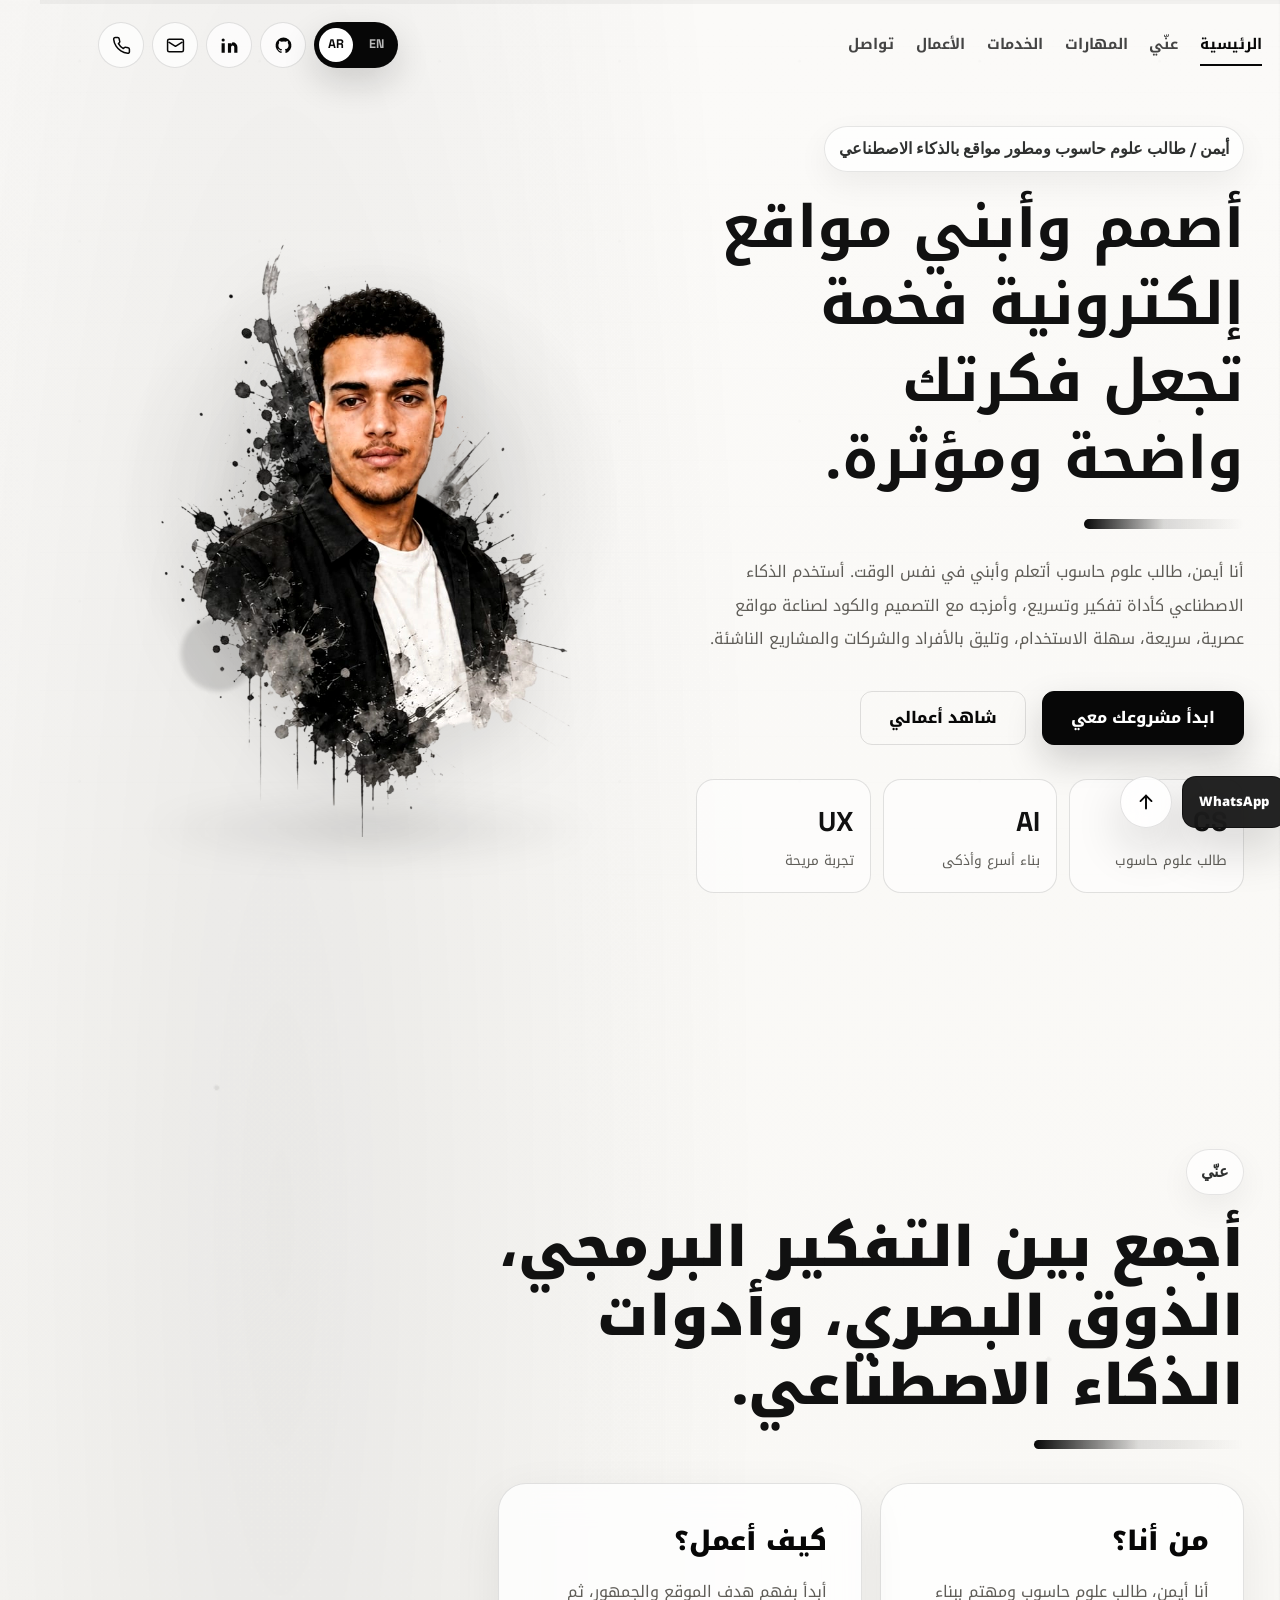
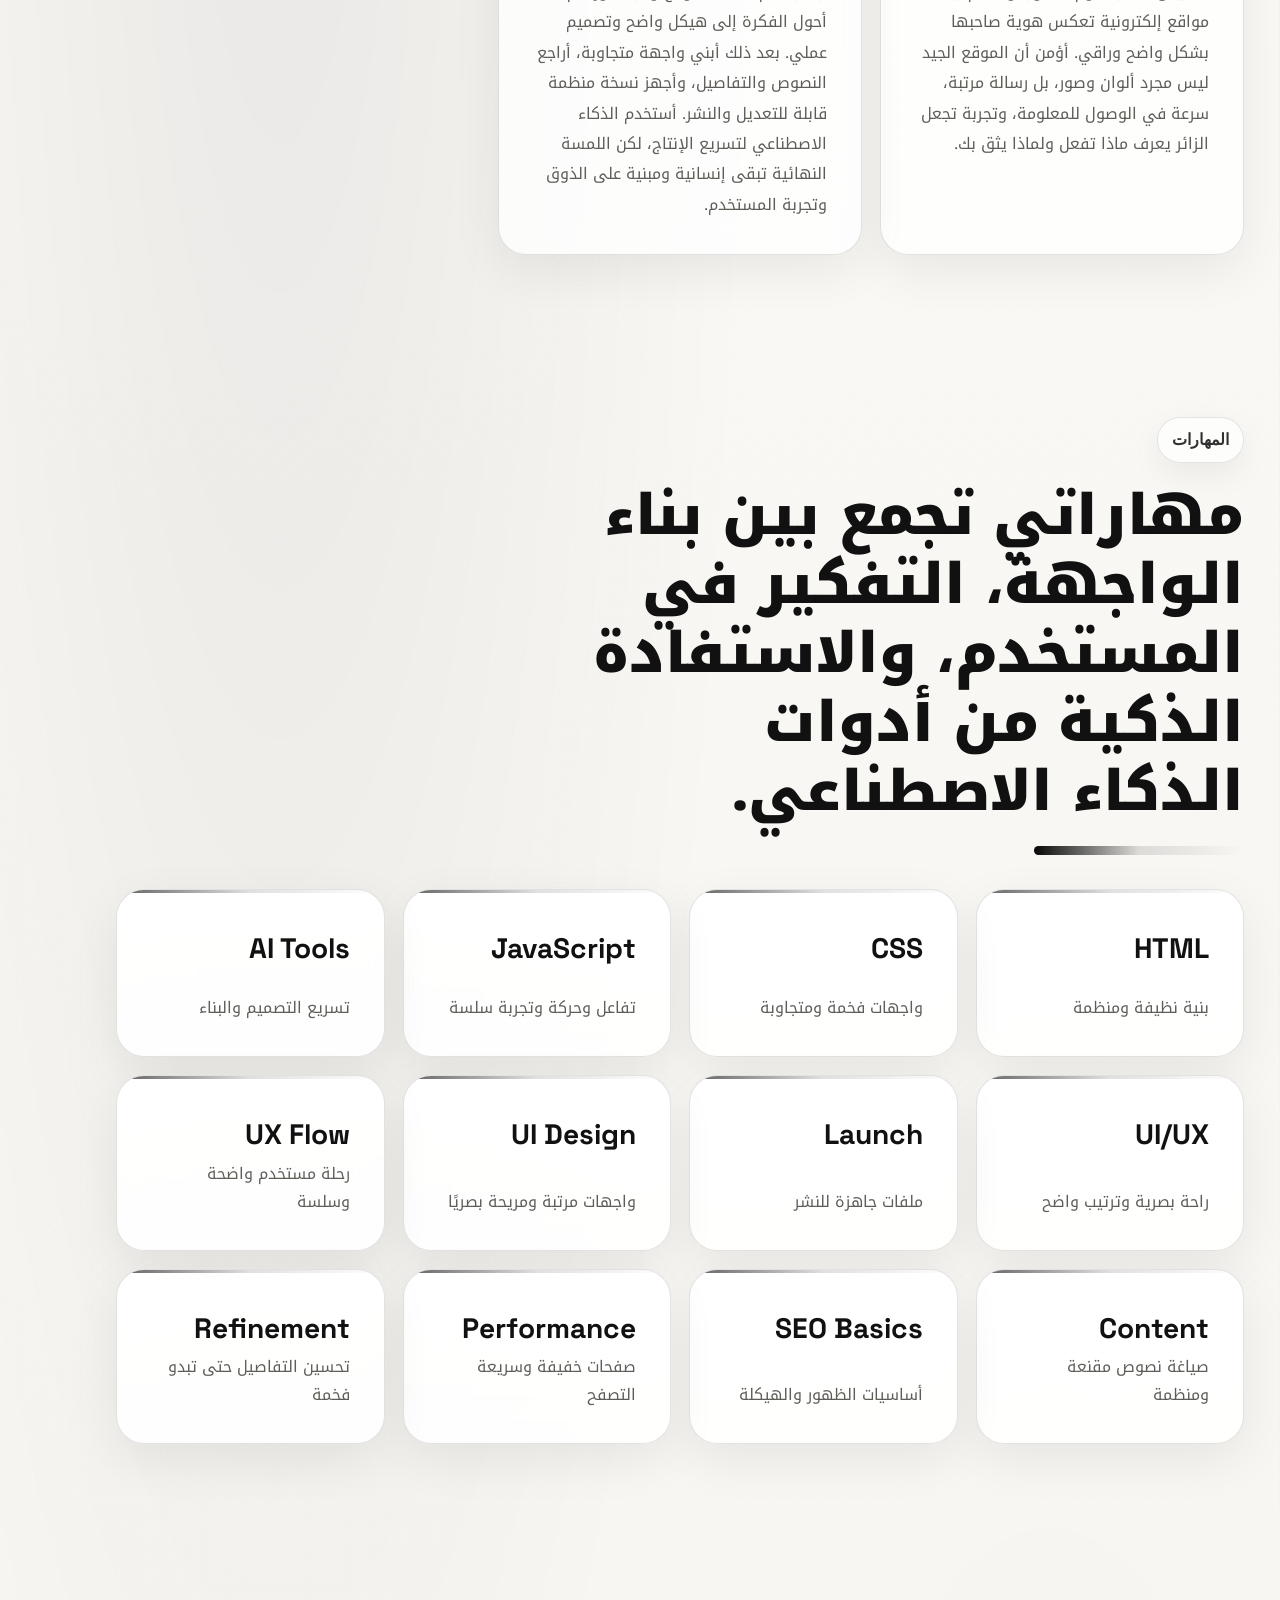
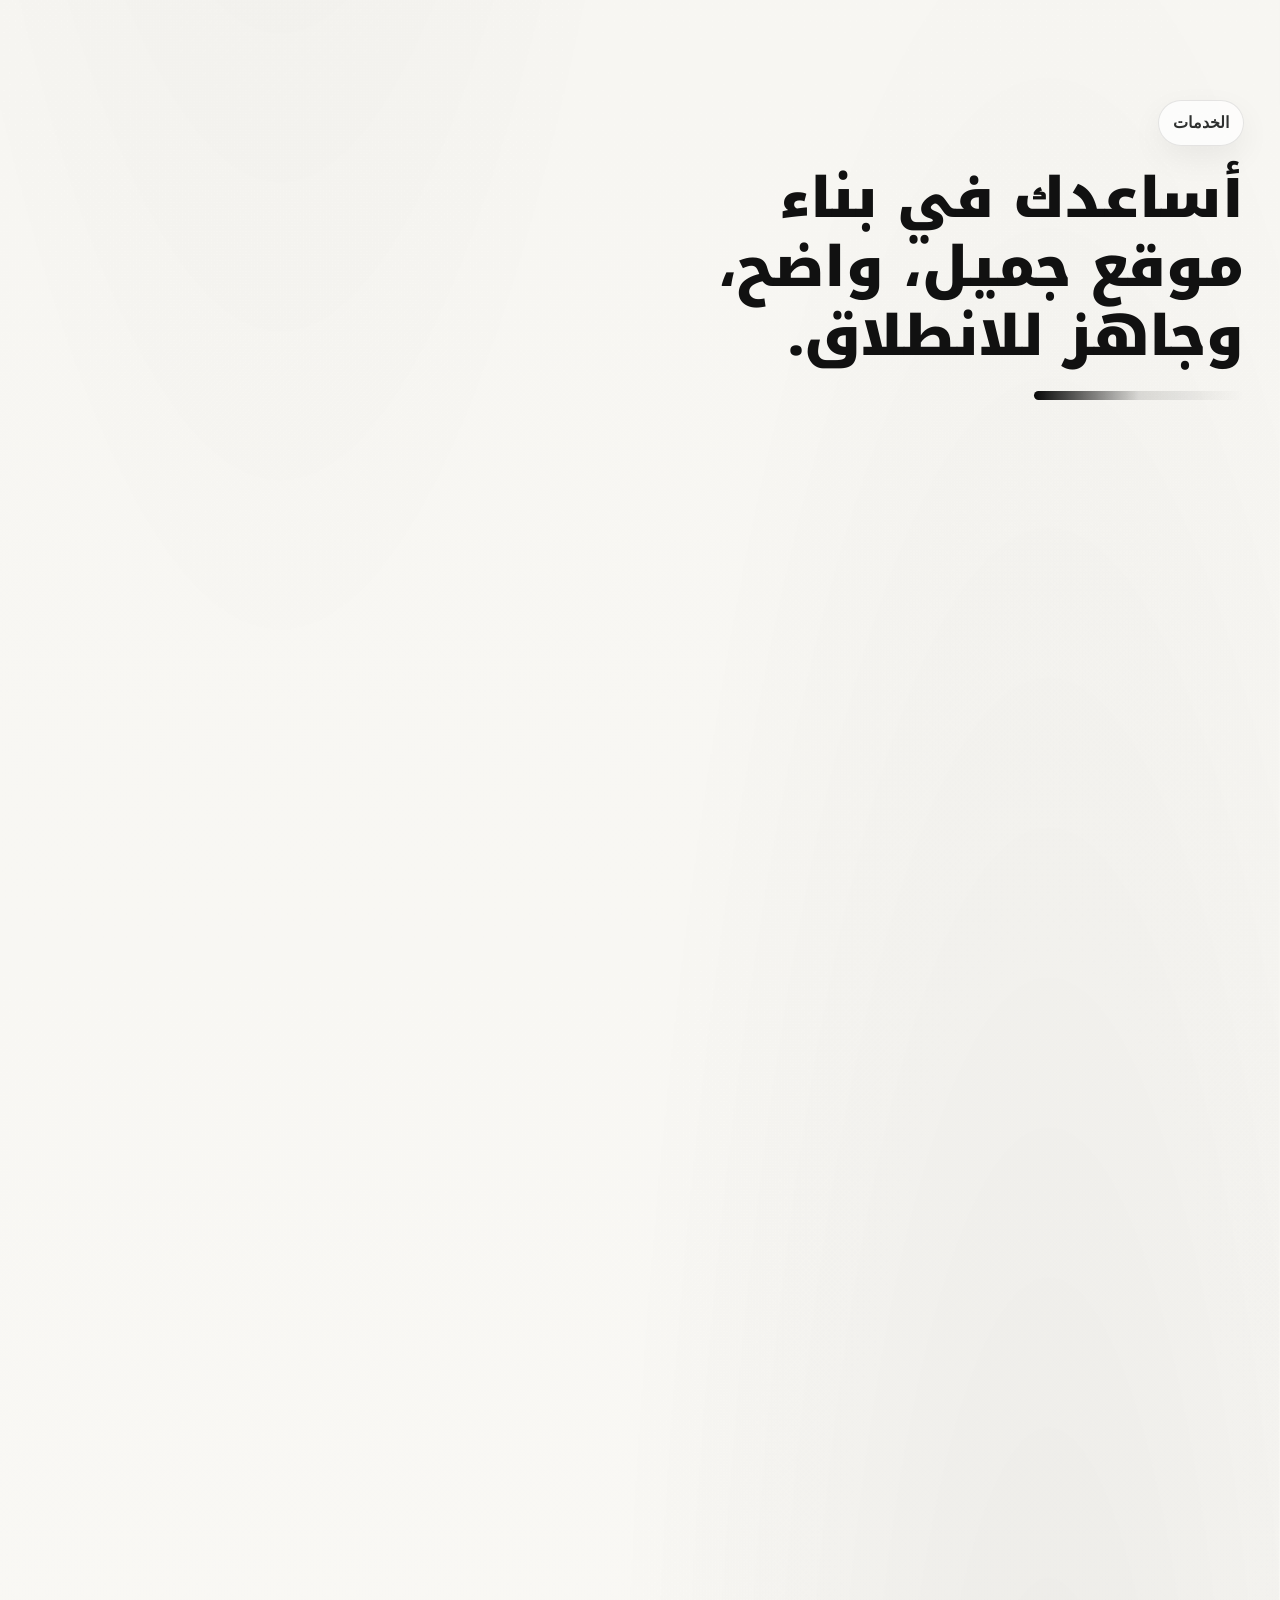
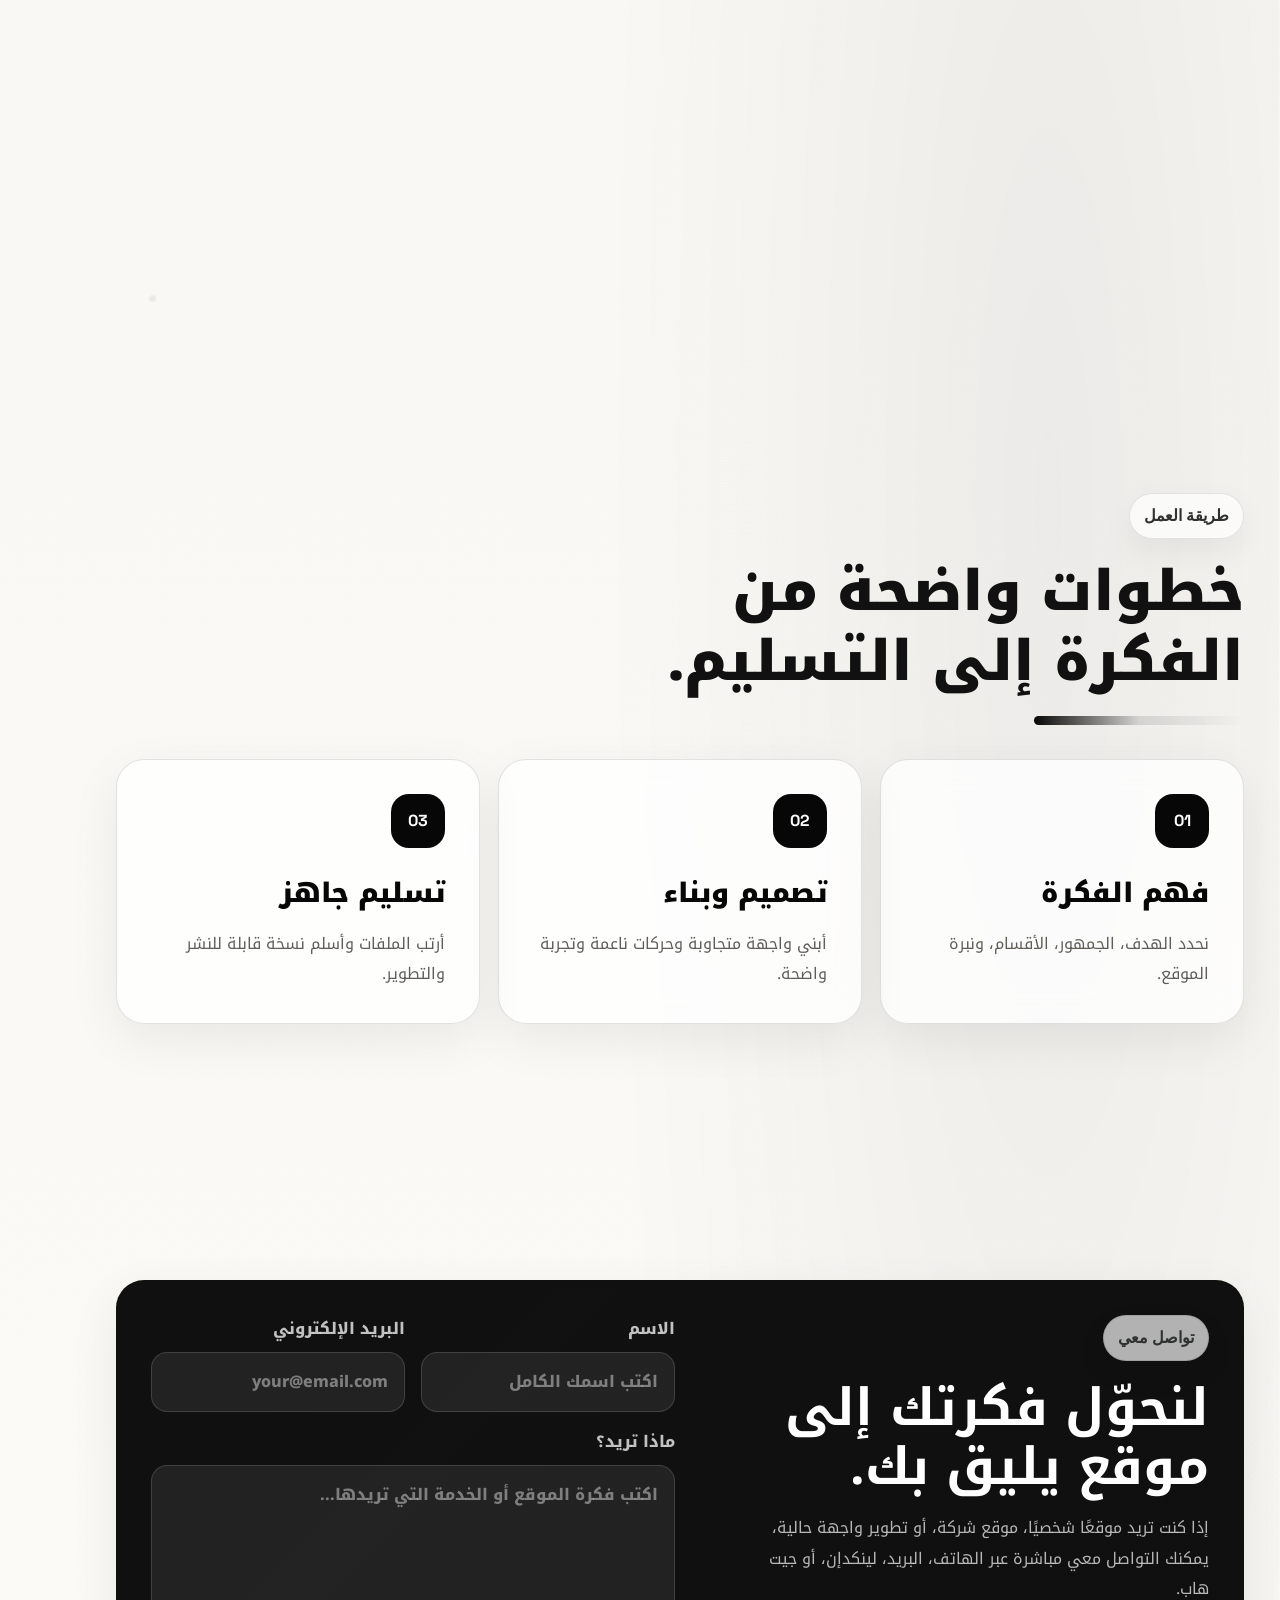
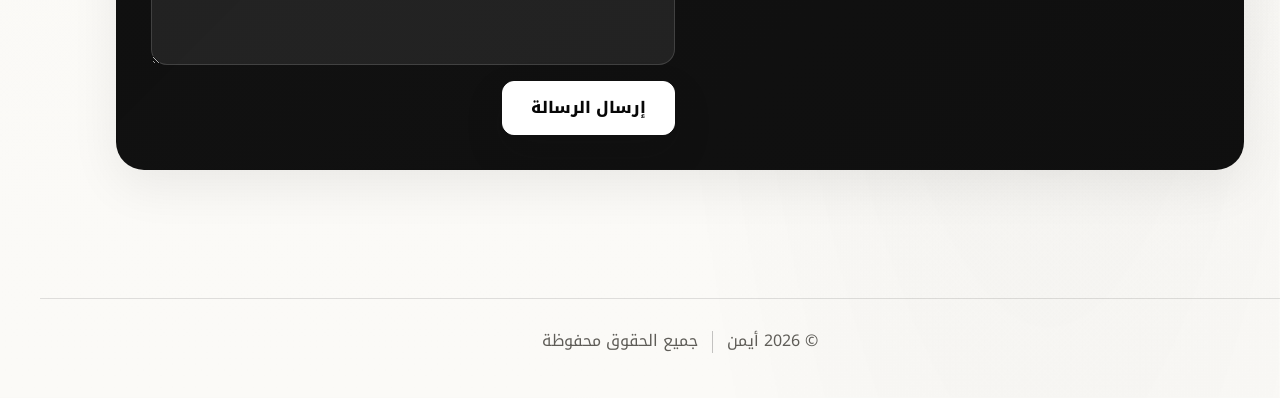
==== index.html @ 677852cd "Initial portfolio site" ====
<!doctype html>
<html lang="ar" dir="rtl">
  <head>
    <meta charset="UTF-8" />
    <meta name="viewport" content="width=device-width, initial-scale=1.0" />
    <meta
      name="description"
      content="الموقع الشخصي لأيمن، طالب علوم حاسوب ومطور مواقع يستخدم الذكاء الاصطناعي لبناء تجارب رقمية فخمة."
    />
    <title>AYMAN | AI Web Developer</title>
    <link rel="preconnect" href="https://fonts.googleapis.com" />
    <link rel="preconnect" href="https://fonts.gstatic.com" crossorigin />
    <link
      href="https://fonts.googleapis.com/css2?family=Noto+Kufi+Arabic:wght@400;500;600;700;800&family=Space+Grotesk:wght@500;600;700&display=swap"
      rel="stylesheet"
    />
    <link rel="stylesheet" href="style.css" />
  </head>
  <body>
    <div class="page-noise" aria-hidden="true"></div>

    <header class="site-header">
      <nav class="nav-shell" aria-label="Main navigation">
        <button class="menu-toggle" type="button" aria-label="فتح القائمة">
          <span></span>
          <span></span>
          <span></span>
        </button>

        <div class="nav-links" id="navLinks">
          <a href="#home" class="active" data-ar="الرئيسية" data-en="Home">الرئيسية</a>
          <a href="#about" data-ar="عنّي" data-en="About">عنّي</a>
          <a href="#skills" data-ar="المهارات" data-en="Skills">المهارات</a>
          <a href="#services" data-ar="الخدمات" data-en="Services">الخدمات</a>
          <a href="#projects" data-ar="الأعمال" data-en="Projects">الأعمال</a>
          <a href="#contact" data-ar="تواصل" data-en="Contact">تواصل</a>
        </div>

        <div class="header-actions">
          <a class="icon-link" href="tel:+967779299051" aria-label="Phone">
            <svg viewBox="0 0 24 24" aria-hidden="true"><path d="M22 16.92v3a2 2 0 0 1-2.18 2 19.79 19.79 0 0 1-8.63-3.07 19.5 19.5 0 0 1-6-6A19.79 19.79 0 0 1 2.12 4.18 2 2 0 0 1 4.11 2h3a2 2 0 0 1 2 1.72c.12.91.33 1.8.62 2.65a2 2 0 0 1-.45 2.11L8.1 9.66a16 16 0 0 0 6.24 6.24l1.18-1.18a2 2 0 0 1 2.11-.45c.85.29 1.74.5 2.65.62A2 2 0 0 1 22 16.92Z"/></svg>
          </a>
          <a class="icon-link" href="mailto:aymnalmmry06@gmail.com" aria-label="Email">
            <svg viewBox="0 0 24 24" aria-hidden="true"><path d="M4 4h16a2 2 0 0 1 2 2v12a2 2 0 0 1-2 2H4a2 2 0 0 1-2-2V6a2 2 0 0 1 2-2Zm0 4 8 5 8-5"/></svg>
          </a>
          <a class="icon-link" href="https://ye.linkedin.com/in/ayman-ghaleb-522151372?utm_source=share&utm_medium=member_mweb&utm_campaign=share_via&utm_content=profile" target="_blank" rel="noopener noreferrer" aria-label="LinkedIn">
            <svg viewBox="0 0 24 24" aria-hidden="true"><path d="M16 8a6 6 0 0 1 6 6v7h-4v-7a2 2 0 0 0-4 0v7h-4V9h4v2a5 5 0 0 1 2-3ZM2 9h4v12H2zM4 3a2 2 0 1 1 0 4 2 2 0 0 1 0-4Z"/></svg>
          </a>
          <a class="icon-link" href="https://github.com/aymnalmmry06-art" target="_blank" rel="noopener noreferrer" aria-label="GitHub">
            <svg viewBox="0 0 24 24" aria-hidden="true"><path d="M12 2a10 10 0 0 0-3.16 19.49c.5.09.68-.22.68-.48v-1.7c-2.78.6-3.37-1.18-3.37-1.18-.45-1.15-1.1-1.46-1.1-1.46-.9-.62.07-.61.07-.61 1 .07 1.53 1.03 1.53 1.03.88 1.52 2.31 1.08 2.87.83.09-.64.35-1.08.63-1.33-2.22-.25-4.55-1.11-4.55-4.94 0-1.09.39-1.99 1.03-2.69-.1-.25-.45-1.27.1-2.65 0 0 .84-.27 2.75 1.03A9.5 9.5 0 0 1 12 6.99c.85 0 1.7.11 2.5.35 1.9-1.3 2.74-1.03 2.74-1.03.55 1.38.2 2.4.1 2.65.64.7 1.03 1.6 1.03 2.69 0 3.84-2.34 4.69-4.57 4.94.36.31.68.92.68 1.85v2.57c0 .26.18.58.69.48A10 10 0 0 0 12 2Z"/></svg>
          </a>
          <button class="lang-switch" type="button" id="langSwitch" aria-label="Switch language">
            <span class="lang-current">AR</span>
            <span class="lang-next">EN</span>
          </button>
        </div>
      </nav>
    </header>

    <main>
      <section class="hero section" id="home">
        <div class="hero-art reveal">
          <div class="ink-cloud" aria-hidden="true"></div>
          <div class="portrait-card">
            <img src="assets/ayman.png" alt="AYMAN portrait" />
          </div>
        </div>

        <div class="hero-copy reveal">
          <p
            class="eyebrow"
            data-ar="أيمن / طالب علوم حاسوب ومطور مواقع بالذكاء الاصطناعي"
            data-en="AYMAN / Computer Science Student & AI Web Developer"
          >
            أيمن / طالب علوم حاسوب ومطور مواقع بالذكاء الاصطناعي
          </p>
          <h1
            data-ar="أصمم وأبني مواقع إلكترونية فخمة تجعل فكرتك واضحة ومؤثرة."
            data-en="I design and build premium websites that make your idea clear and impactful."
          >
            أصمم وأبني مواقع إلكترونية فخمة تجعل فكرتك واضحة ومؤثرة.
          </h1>
          <p
            class="hero-summary"
            data-ar="أنا أيمن، طالب علوم حاسوب أتعلم وأبني في نفس الوقت. أستخدم الذكاء الاصطناعي كأداة تفكير وتسريع، وأمزجه مع التصميم والكود لصناعة مواقع عصرية، سريعة، سهلة الاستخدام، وتليق بالأفراد والشركات والمشاريع الناشئة."
            data-en="I am Ayman, a computer science student who learns and builds at the same time. I use AI as a thinking and acceleration tool, combining it with design and code to create modern, fast, usable websites for people, companies, and emerging projects."
          >
            أنا أيمن، طالب علوم حاسوب أتعلم وأبني في نفس الوقت. أستخدم
            الذكاء الاصطناعي كأداة تفكير وتسريع، وأمزجه مع التصميم والكود لصناعة
            مواقع عصرية، سريعة، سهلة الاستخدام، وتليق بالأفراد والشركات
            والمشاريع الناشئة.
          </p>

          <div class="hero-actions">
            <a class="btn primary" href="#contact" data-ar="ابدأ مشروعك معي" data-en="Start a Project">
              ابدأ مشروعك معي
            </a>
            <a class="btn ghost" href="#projects" data-ar="شاهد أعمالي" data-en="View My Work">
              شاهد أعمالي
            </a>
          </div>

          <div class="hero-metrics" aria-label="Profile highlights">
            <div>
              <strong>CS</strong>
              <span data-ar="طالب علوم حاسوب" data-en="Computer Science">طالب علوم حاسوب</span>
            </div>
            <div>
              <strong>AI</strong>
              <span data-ar="بناء أسرع وأذكى" data-en="Smarter build flow">بناء أسرع وأذكى</span>
            </div>
            <div>
              <strong>UX</strong>
              <span data-ar="تجربة مريحة" data-en="Smooth experience">تجربة مريحة</span>
            </div>
          </div>
        </div>
      </section>

      <section class="section about" id="about">
        <div class="section-heading reveal">
          <span data-ar="عنّي" data-en="About Me">عنّي</span>
          <h2
            data-ar="أجمع بين التفكير البرمجي، الذوق البصري، وأدوات الذكاء الاصطناعي."
            data-en="I combine programming logic, visual taste, and AI tools."
          >
            أجمع بين التفكير البرمجي، الذوق البصري، وأدوات الذكاء الاصطناعي.
          </h2>
        </div>
        <div class="about-grid">
          <article class="about-card reveal">
            <h3 data-ar="من أنا؟" data-en="Who I Am">من أنا؟</h3>
            <p
              data-ar="أنا أيمن، طالب علوم حاسوب ومهتم ببناء مواقع إلكترونية تعكس هوية صاحبها بشكل واضح وراقي. أؤمن أن الموقع الجيد ليس مجرد ألوان وصور، بل رسالة مرتبة، سرعة في الوصول للمعلومة، وتجربة تجعل الزائر يعرف ماذا تفعل ولماذا يثق بك."
              data-en="I am Ayman, a computer science student focused on building websites that reflect a clear and refined identity. I believe a good website is not just colors and images, but an organized message, fast access to information, and an experience that helps visitors understand what you do and why they should trust you."
            >
              أنا أيمن، طالب علوم حاسوب ومهتم ببناء مواقع إلكترونية تعكس
              هوية صاحبها بشكل واضح وراقي.
            </p>
          </article>
          <article class="about-card reveal">
            <h3 data-ar="كيف أعمل؟" data-en="How I Work">كيف أعمل؟</h3>
            <p
              data-ar="أبدأ بفهم هدف الموقع والجمهور، ثم أحول الفكرة إلى هيكل واضح وتصميم عملي. بعد ذلك أبني واجهة متجاوبة، أراجع النصوص والتفاصيل، وأجهز نسخة منظمة قابلة للتعديل والنشر. أستخدم الذكاء الاصطناعي لتسريع الإنتاج، لكن اللمسة النهائية تبقى إنسانية ومبنية على الذوق وتجربة المستخدم."
              data-en="I start by understanding the website goal and audience, then turn the idea into a clear structure and practical design. After that, I build a responsive interface, review content and details, and prepare an organized version ready to edit and publish. I use AI to accelerate production, but the final touch stays human, tasteful, and user-focused."
            >
              أبدأ بفهم هدف الموقع والجمهور، ثم أحول الفكرة إلى تصميم عملي،
              وبعدها أبني نسخة منظمة قابلة للتعديل والنشر.
            </p>
          </article>
        </div>
      </section>

      <section class="section skills" id="skills">
        <div class="section-heading reveal">
            <span data-ar="المهارات" data-en="Skills">المهارات</span>
          <h2
            data-ar="مهاراتي تجمع بين بناء الواجهة، التفكير في المستخدم، والاستفادة الذكية من أدوات الذكاء الاصطناعي."
            data-en="My skills combine front-end development, user-centered thinking, and smart use of AI tools."
          >
            مهاراتي تجمع بين بناء الواجهة، التفكير في المستخدم، والاستفادة الذكية
            من أدوات الذكاء الاصطناعي.
          </h2>
        </div>
        <div class="skills-grid">
          <article class="skill-card reveal">
            <strong>HTML</strong>
            <span data-ar="بنية نظيفة ومنظمة" data-en="Clean semantic structure">بنية نظيفة ومنظمة</span>
          </article>
          <article class="skill-card reveal">
            <strong>CSS</strong>
            <span data-ar="واجهات فخمة ومتجاوبة" data-en="Premium responsive interfaces">واجهات فخمة ومتجاوبة</span>
          </article>
          <article class="skill-card reveal">
            <strong>JavaScript</strong>
            <span data-ar="تفاعل وحركة وتجربة سلسة" data-en="Interaction, motion, and smooth UX">تفاعل وحركة وتجربة سلسة</span>
          </article>
          <article class="skill-card reveal">
            <strong>AI Tools</strong>
            <span data-ar="تسريع التصميم والبناء" data-en="Faster design and build workflow">تسريع التصميم والبناء</span>
          </article>
          <article class="skill-card reveal">
            <strong>UI/UX</strong>
            <span data-ar="راحة بصرية وترتيب واضح" data-en="Visual comfort and clear structure">راحة بصرية وترتيب واضح</span>
          </article>
          <article class="skill-card reveal">
            <strong>Launch</strong>
            <span data-ar="ملفات جاهزة للنشر" data-en="Files ready for publishing">ملفات جاهزة للنشر</span>
          </article>
          <article class="skill-card reveal">
            <strong>UI Design</strong>
            <span data-ar="واجهات مرتبة ومريحة بصريًا" data-en="Clean and visually comfortable interfaces">واجهات مرتبة ومريحة بصريًا</span>
          </article>
          <article class="skill-card reveal">
            <strong>UX Flow</strong>
            <span data-ar="رحلة مستخدم واضحة وسلسة" data-en="Clear and smooth user journeys">رحلة مستخدم واضحة وسلسة</span>
          </article>
          <article class="skill-card reveal">
            <strong>Content</strong>
            <span data-ar="صياغة نصوص مقنعة ومنظمة" data-en="Clear, persuasive, organized copy">صياغة نصوص مقنعة ومنظمة</span>
          </article>
          <article class="skill-card reveal">
            <strong>SEO Basics</strong>
            <span data-ar="أساسيات الظهور والهيكلة" data-en="Basic visibility and structure">أساسيات الظهور والهيكلة</span>
          </article>
          <article class="skill-card reveal">
            <strong>Performance</strong>
            <span data-ar="صفحات خفيفة وسريعة التصفح" data-en="Lightweight and fast pages">صفحات خفيفة وسريعة التصفح</span>
          </article>
          <article class="skill-card reveal">
            <strong>Refinement</strong>
            <span data-ar="تحسين التفاصيل حتى تبدو فخمة" data-en="Refining details until they feel premium">تحسين التفاصيل حتى تبدو فخمة</span>
          </article>
        </div>
      </section>

      <section class="section services" id="services">
        <div class="section-heading reveal">
          <span data-ar="الخدمات" data-en="Services">الخدمات</span>
          <h2
            data-ar="أساعدك في بناء موقع جميل، واضح، وجاهز للانطلاق."
            data-en="I help you build a beautiful, clear website ready to launch."
          >
            أساعدك في بناء موقع جميل، واضح، وجاهز للانطلاق.
          </h2>
        </div>
        <div class="cards">
          <article class="service-card reveal">
            <div class="icon">01</div>
            <h3 data-ar="مواقع شخصية وبورتفوليو" data-en="Personal Portfolios">مواقع شخصية وبورتفوليو</h3>
            <p
              data-ar="صفحة فخمة تعرض شخصيتك، مهاراتك، روابطك، ومشاريعك بطريقة تترك انطباعًا قويًا."
              data-en="A premium page that presents your personality, skills, links, and projects with a strong impression."
            >
              صفحة فخمة تعرض شخصيتك، مهاراتك، روابطك، ومشاريعك بطريقة تترك
              انطباعًا قويًا.
            </p>
          </article>
          <article class="service-card reveal">
            <div class="icon">02</div>
            <h3 data-ar="مواقع شركات وخدمات" data-en="Business Websites">مواقع شركات وخدمات</h3>
            <p
              data-ar="موقع تعريفي احترافي يشرح الخدمة، يبني الثقة، ويجعل التواصل معك سهلًا."
              data-en="A professional business website that explains the service, builds trust, and makes contact easy."
            >
              موقع تعريفي احترافي يشرح الخدمة، يبني الثقة، ويجعل التواصل معك
              سهلًا.
            </p>
          </article>
          <article class="service-card reveal">
            <div class="icon">03</div>
            <h3 data-ar="تحسين الواجهة والتجربة" data-en="UI/UX Improvement">تحسين الواجهة والتجربة</h3>
            <p
              data-ar="ترتيب المحتوى، تحسين الألوان، الأزرار، المسافات، الاستجابة للجوال، وجعل الموقع أكثر راحة."
              data-en="Improving content structure, colors, buttons, spacing, mobile responsiveness, and overall comfort."
            >
              ترتيب المحتوى، تحسين الألوان، الأزرار، المسافات، الاستجابة للجوال،
              وجعل الموقع أكثر راحة.
            </p>
          </article>
        </div>
      </section>

      <section class="section projects" id="projects">
        <div class="section-heading reveal">
          <span data-ar="الأعمال" data-en="Projects">الأعمال</span>
          <h2
            data-ar="مشاريع توضّح قدرتي على تحويل الاحتياج العملي إلى موقع واضح ومقنع."
            data-en="Projects that show my ability to turn real needs into clear and convincing websites."
          >
            مشاريع توضّح قدرتي على تحويل الاحتياج العملي إلى موقع واضح ومقنع.
          </h2>
        </div>

        <article class="featured-project reveal">
          <div class="project-content">
            <span class="project-tag">Featured Project</span>
            <h3 data-ar="مشروع كونتننتال لخدمات إنجاز الأعمال" data-en="Continental Business Completion Services">
              مشروع كونتننتال لخدمات إنجاز الأعمال
            </h3>
            <p
              data-ar="مشروع كونتننتال هو موقع شركة متكامل لخدمات اعتماد النوع والامتثال التنظيمي في اليمن. ركزت فيه على إبراز الثقة والجدية، وتنظيم الخدمات والمعلومات بطريقة سهلة للعميل، مع واجهة ثنائية اللغة، مركز أخبار، نموذج تواصل، ملفات تحميل، وتجربة متجاوبة تناسب شركة تريد أن تظهر بصورة كبيرة وموثوقة."
              data-en="Continental is a complete company website for type approval and regulatory compliance services in Yemen. I focused on trust, seriousness, and clear organization of services and information, with a bilingual interface, news center, contact flow, downloadable files, and a responsive experience suitable for a company that needs to look established and reliable."
            >
              مشروع كونتننتال هو موقع شركة متكامل لخدمات اعتماد النوع والامتثال
              التنظيمي في اليمن. ركزت فيه على إبراز الثقة والجدية، وتنظيم
              الخدمات والمعلومات بطريقة سهلة للعميل.
            </p>
            <div class="project-points">
              <span data-ar="واجهة عربية وإنجليزية" data-en="Arabic & English UI">واجهة عربية وإنجليزية</span>
              <span data-ar="مركز أخبار ديناميكي" data-en="Dynamic news center">مركز أخبار ديناميكي</span>
              <span data-ar="تصميم متجاوب" data-en="Responsive design">تصميم متجاوب</span>
            </div>
            <a class="btn primary" href="https://dainty-kringle-fa9ec2.netlify.app/" target="_blank" rel="noopener noreferrer" data-ar="زيارة المشروع" data-en="Visit Project">
              زيارة المشروع
            </a>
          </div>
          <div class="project-preview" aria-hidden="true">
            <div class="browser-bar"><span></span><span></span><span></span></div>
            <div class="preview-lines">
              <strong>Continental</strong>
              <span></span>
              <span></span>
              <span></span>
            </div>
          </div>
        </article>
      </section>

      <section class="section process">
        <div class="section-heading reveal">
          <span data-ar="طريقة العمل" data-en="Workflow">طريقة العمل</span>
          <h2 data-ar="خطوات واضحة من الفكرة إلى التسليم." data-en="Clear steps from idea to delivery.">
            خطوات واضحة من الفكرة إلى التسليم.
          </h2>
        </div>
        <div class="timeline">
          <div class="step reveal">
            <strong>01</strong>
            <h3 data-ar="فهم الفكرة" data-en="Understand">فهم الفكرة</h3>
            <p data-ar="نحدد الهدف، الجمهور، الأقسام، ونبرة الموقع." data-en="We define the goal, audience, sections, and tone.">
              نحدد الهدف، الجمهور، الأقسام، ونبرة الموقع.
            </p>
          </div>
          <div class="step reveal">
            <strong>02</strong>
            <h3 data-ar="تصميم وبناء" data-en="Design & Build">تصميم وبناء</h3>
            <p data-ar="أبني واجهة متجاوبة وحركات ناعمة وتجربة واضحة." data-en="I build a responsive interface with smooth motion and clear UX.">
              أبني واجهة متجاوبة وحركات ناعمة وتجربة واضحة.
            </p>
          </div>
          <div class="step reveal">
            <strong>03</strong>
            <h3 data-ar="تسليم جاهز" data-en="Deliver">تسليم جاهز</h3>
            <p data-ar="أرتب الملفات وأسلم نسخة قابلة للنشر والتطوير." data-en="I organize the files and deliver a version ready to publish and improve.">
              أرتب الملفات وأسلم نسخة قابلة للنشر والتطوير.
            </p>
          </div>
        </div>
      </section>

      <section class="section contact" id="contact">
        <div class="contact-panel reveal">
          <div>
            <span class="eyebrow" data-ar="تواصل معي" data-en="Contact Me">تواصل معي</span>
            <h2 data-ar="لنحوّل فكرتك إلى موقع يليق بك." data-en="Let’s turn your idea into a website worthy of you.">
              لنحوّل فكرتك إلى موقع يليق بك.
            </h2>
            <p
              data-ar="إذا كنت تريد موقعًا شخصيًا، موقع شركة، أو تطوير واجهة حالية، يمكنك التواصل معي مباشرة عبر الهاتف، البريد، لينكدإن، أو جيت هاب."
              data-en="If you need a personal website, business website, or UI improvement, you can contact me directly by phone, email, LinkedIn, or GitHub."
            >
              إذا كنت تريد موقعًا شخصيًا، موقع شركة، أو تطوير واجهة حالية، يمكنك
              التواصل معي مباشرة عبر الهاتف، البريد، لينكدإن، أو جيت هاب.
            </p>
          </div>
          <form class="contact-form" action="https://formsubmit.co/aymnalmmry06@gmail.com" method="POST">
            <input type="hidden" name="_subject" value="رسالة جديدة من موقع أيمن" />
            <input type="hidden" name="_template" value="table" />
            <input type="hidden" name="_captcha" value="false" />
            <label>
              <span data-ar="الاسم" data-en="Name">الاسم</span>
              <input name="name" type="text" data-ar-placeholder="اكتب اسمك الكامل" data-en-placeholder="Your full name" placeholder="اكتب اسمك الكامل" required />
            </label>
            <label>
              <span data-ar="البريد الإلكتروني" data-en="Email">البريد الإلكتروني</span>
              <input name="email" type="email" data-ar-placeholder="your@email.com" data-en-placeholder="your@email.com" placeholder="your@email.com" required />
            </label>
            <label class="full">
              <span data-ar="ماذا تريد؟" data-en="What do you need?">ماذا تريد؟</span>
              <textarea name="message" rows="6" data-ar-placeholder="اكتب فكرة الموقع أو الخدمة التي تريدها..." data-en-placeholder="Write the website or service idea you need..." placeholder="اكتب فكرة الموقع أو الخدمة التي تريدها..." required></textarea>
            </label>
            <button class="btn primary" type="submit" data-ar="إرسال الرسالة" data-en="Send Message">إرسال الرسالة</button>
            <div class="form-message" id="formMessage" role="status" aria-live="polite"></div>
          </form>
        </div>
      </section>
    </main>

    <footer class="footer">
      <p class="footer-copy">
        <span data-ar="© 2026 أيمن" data-en="© 2026 Ayman">© 2026 أيمن</span>
        <span class="footer-divider" aria-hidden="true"></span>
        <span data-ar="جميع الحقوق محفوظة" data-en="All rights reserved">جميع الحقوق محفوظة</span>
      </p>
    </footer>

    <div class="scroll-progress" aria-hidden="true">
      <span id="scrollProgressBar"></span>
    </div>
    <div class="floating-actions" aria-label="Quick actions">
      <a
        class="whatsapp-float"
        href="https://wa.me/967779299051"
        target="_blank"
        rel="noopener noreferrer"
        aria-label="WhatsApp"
      >
        WhatsApp
      </a>
      <button class="back-to-top" type="button" id="backToTop" aria-label="العودة للأعلى">
        <svg viewBox="0 0 24 24" aria-hidden="true">
          <path d="M12 19V5m0 0-6 6m6-6 6 6" />
        </svg>
      </button>
    </div>

    <script src="app.js"></script>
  </body>
</html>
---- style.css ----
:root {
  --bg: #f8f7f4;
  --text: #111111;
  --muted: #5f5d58;
  --ink: #070707;
  --line: rgba(17, 17, 17, 0.12);
  --panel: rgba(255, 255, 255, 0.78);
  --accent: #2f3130;
  --accent-soft: rgba(17, 17, 17, 0.08);
  --shadow: 0 28px 80px rgba(20, 16, 12, 0.12);
  --radius: 28px;
}

* {
  box-sizing: border-box;
}

* {
  min-width: 0;
}

html {
  scroll-behavior: smooth;
  scroll-padding-top: 100px;
}

body {
  margin: 0;
  font-family: "Thmanyah", "ثمانية", "Noto Kufi Arabic", system-ui, sans-serif;
  background:
    radial-gradient(circle at 17% 16%, rgba(0, 0, 0, 0.075) 0 2px, transparent 3px),
    radial-gradient(circle at 82% 20%, rgba(0, 0, 0, 0.045) 0 2px, transparent 3px),
    radial-gradient(circle at 12% 75%, rgba(0, 0, 0, 0.06) 0 3px, transparent 4px),
    radial-gradient(ellipse at 22% 18%, rgba(17, 17, 17, 0.07), transparent 34%),
    radial-gradient(ellipse at 82% 78%, rgba(17, 17, 17, 0.06), transparent 30%),
    linear-gradient(180deg, #fbfaf8 0%, #f7f6f2 48%, #fbfaf7 100%),
    var(--bg);
  color: var(--text);
  overflow-x: hidden;
  line-height: 1.75;
  word-break: normal;
  overflow-wrap: break-word;
}

body.menu-open {
  overflow: hidden;
}

a {
  color: inherit;
  text-decoration: none;
}

button,
input,
textarea {
  font: inherit;
}

.page-noise {
  position: fixed;
  inset: 0;
  pointer-events: none;
  opacity: 0.22;
  z-index: -1;
  background-image:
    radial-gradient(circle at 22% 34%, rgba(0, 0, 0, 0.07) 0 1px, transparent 2px),
    linear-gradient(rgba(0, 0, 0, 0.018) 1px, transparent 1px),
    linear-gradient(90deg, rgba(0, 0, 0, 0.014) 1px, transparent 1px);
  background-size: 180px 180px, 46px 46px, 46px 46px;
}

.hero-copy,
.section-heading,
.about-card,
.skill-card,
.service-card,
.project-card,
.step,
.contact-panel,
.featured-project,
.footer {
  position: relative;
  z-index: 1;
}

.site-header {
  position: fixed;
  inset: 0 0 auto;
  z-index: 50;
  padding: 22px clamp(18px, 5vw, 58px);
  transition: 0.25s ease;
}

.site-header.scrolled {
  padding-top: 12px;
  padding-bottom: 12px;
  background: rgba(248, 247, 244, 0.84);
  backdrop-filter: blur(20px) saturate(1.08);
  border-bottom: 1px solid rgba(17, 17, 17, 0.08);
}

.nav-shell {
  display: grid;
  grid-template-columns: minmax(0, 1fr) minmax(0, 1fr);
  align-items: center;
  gap: 20px;
}

.nav-links,
.social-links {
  display: flex;
  align-items: center;
  gap: clamp(12px, 1.7vw, 24px);
  flex-wrap: wrap;
}

.social-links,
.header-actions {
  justify-content: flex-start;
  direction: ltr;
}

.nav-links a,
.social-links a {
  position: relative;
  font-size: 0.92rem;
  font-weight: 700;
  color: rgba(17, 17, 17, 0.78);
}

.header-actions {
  display: flex;
  align-items: center;
  gap: 8px;
  flex-wrap: nowrap;
}

.lang-switch,
.icon-link {
  width: 46px;
  height: 46px;
  border: 1px solid var(--line);
  border-radius: 999px;
  background: rgba(255, 255, 255, 0.72);
  color: var(--ink);
  font-weight: 800;
  cursor: pointer;
  transition: 0.25s ease;
}

.icon-link,
.lang-switch {
  display: inline-flex;
  align-items: center;
  justify-content: center;
}

.icon-link svg {
  width: 19px;
  height: 19px;
  fill: none;
  stroke: currentColor;
  stroke-width: 1.9;
  stroke-linecap: round;
  stroke-linejoin: round;
}

.icon-link[aria-label="LinkedIn"] svg,
.icon-link[aria-label="GitHub"] svg {
  fill: currentColor;
  stroke: none;
}

.lang-switch {
  width: auto;
  min-width: 82px;
  gap: 6px;
  padding: 4px;
  background: var(--ink);
  color: #fff;
  box-shadow: 0 14px 34px rgba(17, 17, 17, 0.16);
}

.lang-switch span {
  min-width: 34px;
  height: 34px;
  display: grid;
  place-items: center;
  border-radius: 999px;
  font-family: "Space Grotesk", sans-serif;
  font-size: 0.78rem;
}

.lang-current {
  background: #fff;
  color: var(--ink);
}

.lang-next {
  color: rgba(255, 255, 255, 0.72);
}

.lang-switch:hover,
.icon-link:hover {
  transform: translateY(-2px);
  background: var(--ink);
  color: #fff;
}

.lang-switch:hover {
  background: #242424;
}

.nav-links a::after {
  content: "";
  position: absolute;
  right: 0;
  bottom: -8px;
  width: 0;
  height: 2px;
  background: var(--ink);
  transition: width 0.25s ease;
}

.nav-links a:hover,
.nav-links a.active {
  color: var(--ink);
}

.nav-links a:hover::after,
.nav-links a.active::after {
  width: 100%;
}

.menu-toggle {
  display: none;
  width: 46px;
  height: 46px;
  border: 1px solid var(--line);
  background: rgba(255, 255, 255, 0.74);
  border-radius: 50%;
  place-items: center;
  gap: 5px;
  cursor: pointer;
}

.menu-toggle span {
  width: 19px;
  height: 2px;
  background: var(--ink);
  display: block;
  border-radius: 999px;
}

.section {
  padding: clamp(74px, 10vw, 128px) clamp(18px, 6vw, 76px);
}

.hero {
  min-height: 100vh;
  display: grid;
  grid-template-columns: minmax(320px, 0.92fr) minmax(360px, 1fr);
  align-items: center;
  gap: clamp(32px, 6vw, 90px);
  padding-top: 110px;
  direction: ltr;
}

.hero-art {
  position: relative;
  min-height: clamp(430px, 62vw, 720px);
  display: grid;
  place-items: center;
  padding: 0;
}

.hero-art::before {
  content: "";
  position: absolute;
  width: min(72%, 420px);
  height: min(72%, 420px);
  border-radius: 50%;
  background:
    radial-gradient(circle at 42% 28%, rgba(255, 255, 255, 0.95), transparent 28%),
    radial-gradient(circle at center, rgba(17, 17, 17, 0.08), transparent 64%);
  filter: blur(2px);
  z-index: -2;
}

.portrait-card {
  position: relative;
  width: min(100%, 610px);
  aspect-ratio: 0.74;
  border-radius: 0;
  overflow: visible;
  background: transparent;
  box-shadow: none;
  isolation: isolate;
  padding: 0;
}

.portrait-card::before {
  display: none;
}

.portrait-card::after {
  content: "";
  position: absolute;
  inset: auto 4% -18px;
  height: 70px;
  background: radial-gradient(ellipse at center, rgba(17, 17, 17, 0.12), transparent 70%);
  filter: blur(14px);
  z-index: -1;
  pointer-events: none;
}

.portrait-card img {
  width: 100%;
  height: 100%;
  object-fit: contain;
  object-position: center bottom;
  mix-blend-mode: multiply;
  filter: saturate(0.98) contrast(1.04) drop-shadow(0 22px 34px rgba(17, 17, 17, 0.1));
  transform: none;
  border-radius: 0;
  background: transparent;
}

.ink-cloud {
  position: absolute;
  width: min(76vw, 640px);
  aspect-ratio: 1;
  border-radius: 50%;
  background:
    radial-gradient(circle at 38% 48%, rgba(0, 0, 0, 0.2) 0 3%, transparent 4%),
    radial-gradient(circle at 58% 28%, rgba(0, 0, 0, 0.18) 0 4%, transparent 5%),
    radial-gradient(circle at 24% 70%, rgba(0, 0, 0, 0.16) 0 5%, transparent 6%),
    radial-gradient(circle at 64% 70%, rgba(0, 0, 0, 0.12) 0 7%, transparent 8%),
    radial-gradient(circle at center, rgba(17, 17, 17, 0.16), transparent 56%);
  filter: blur(1px);
  transform: rotate(-8deg) scale(1.02);
  opacity: 0.82;
}

.hero-copy {
  max-width: 660px;
  direction: rtl;
  text-align: right;
}

html[dir="ltr"] .hero-copy {
  direction: ltr;
  text-align: left;
}

.eyebrow,
.section-heading span {
  display: inline-flex;
  align-items: center;
  gap: 8px;
  color: var(--accent);
  font-family: "Space Grotesk", sans-serif;
  font-weight: 900;
  letter-spacing: 0;
  margin-bottom: 18px;
  padding: 8px 14px;
  border: 1px solid rgba(17, 17, 17, 0.1);
  border-radius: 999px;
  background: rgba(255, 255, 255, 0.68);
  box-shadow: 0 12px 32px rgba(17, 17, 17, 0.06);
}

.hero h1 {
  margin: 0;
  font-size: clamp(2.25rem, 4.55vw, 4.65rem);
  line-height: 1.32;
  letter-spacing: 0;
  max-width: 820px;
  text-wrap: balance;
  overflow-wrap: normal;
}

.hero h1::after {
  content: "";
  display: block;
  width: 160px;
  height: 10px;
  margin-top: 22px;
  background: linear-gradient(90deg, var(--ink), rgba(17, 17, 17, 0.14), transparent);
  border-radius: 999px;
}

.hero-summary {
  max-width: 660px;
  margin: 26px 0 0;
  color: var(--muted);
  line-height: 2.08;
  text-wrap: pretty;
}

.hero-actions {
  display: flex;
  gap: 16px;
  flex-wrap: wrap;
  margin-top: 36px;
  justify-content: flex-start;
}

.btn {
  min-height: 54px;
  padding: 0 28px;
  border-radius: 12px;
  display: inline-flex;
  align-items: center;
  justify-content: center;
  border: 1px solid var(--line);
  font-weight: 800;
  transition: 0.25s ease;
}

.btn.primary {
  background: var(--ink);
  color: #fff;
  border-color: var(--ink);
  box-shadow: 0 16px 36px rgba(17, 17, 17, 0.18);
}

.btn.ghost {
  background: transparent;
  color: var(--ink);
}

.btn:hover {
  transform: translateY(-3px);
  box-shadow: 0 18px 42px rgba(17, 17, 17, 0.16);
}

.hero-metrics {
  display: grid;
  grid-template-columns: repeat(3, minmax(0, 1fr));
  gap: 12px;
  max-width: 560px;
  margin-top: 34px;
}

.hero-metrics div {
  padding: 18px 16px;
  border: 1px solid var(--line);
  border-radius: 18px;
  background: rgba(255, 255, 255, 0.54);
}

.hero-metrics strong {
  display: block;
  font-family: "Space Grotesk", sans-serif;
  font-size: 1.7rem;
}

.hero-metrics span {
  color: var(--muted);
  font-size: 0.85rem;
}

.section-heading {
  max-width: 760px;
  margin-bottom: 34px;
  position: relative;
}

.section-heading h2 {
  margin: 0;
  font-size: clamp(2.15rem, 4.35vw, 4rem);
  line-height: 1.24;
  font-weight: 900;
  text-wrap: balance;
  position: relative;
}

.section-heading h2::after {
  content: "";
  display: block;
  width: min(210px, 38vw);
  height: 9px;
  margin-top: 20px;
  border-radius: 999px;
  background: linear-gradient(90deg, var(--ink), rgba(17, 17, 17, 0.12), transparent);
}

.about-grid,
.cards,
.project-grid,
.skills-grid,
.timeline {
  display: grid;
  grid-template-columns: repeat(3, minmax(0, 1fr));
  gap: 18px;
}

.featured-project {
  display: grid;
  grid-template-columns: minmax(0, 1.1fr) minmax(280px, 0.9fr);
  gap: clamp(22px, 4vw, 46px);
  align-items: stretch;
  padding: clamp(24px, 4vw, 42px);
  border: 1px solid var(--line);
  border-radius: calc(var(--radius) + 8px);
  background:
    linear-gradient(135deg, rgba(17, 17, 17, 0.95), rgba(24, 21, 30, 0.86)),
    var(--ink);
  color: #fff;
  box-shadow: var(--shadow);
  overflow: hidden;
  position: relative;
}

.featured-project::before {
  content: "";
  position: absolute;
  inset: auto -10% -35% auto;
  width: 360px;
  height: 360px;
  border-radius: 50%;
  background: rgba(255, 255, 255, 0.12);
  filter: blur(26px);
}

.project-content {
  position: relative;
  z-index: 1;
}

.featured-project h3 {
  margin: 16px 0;
  font-size: clamp(1.7rem, 3.4vw, 3.2rem);
  line-height: 1.25;
}

.featured-project p {
  color: rgba(255, 255, 255, 0.72);
  line-height: 1.95;
  max-width: 760px;
}

.project-points {
  display: flex;
  flex-wrap: wrap;
  align-items: flex-start;
  gap: 10px;
  margin: 24px 0 28px;
}

.project-points span {
  padding: 9px 13px;
  border-radius: 999px;
  background: rgba(255, 255, 255, 0.08);
  border: 1px solid rgba(255, 255, 255, 0.12);
  font-weight: 800;
  font-size: 0.86rem;
  line-height: 1.55;
}

.featured-project .btn.primary {
  background: #fff;
  color: var(--ink);
  border-color: #fff;
}

.project-preview {
  position: relative;
  z-index: 1;
  min-height: 330px;
  border: 1px solid rgba(255, 255, 255, 0.14);
  border-radius: 26px;
  background:
    linear-gradient(180deg, rgba(255, 255, 255, 0.12), rgba(255, 255, 255, 0.04)),
    rgba(255, 255, 255, 0.06);
  overflow: hidden;
  box-shadow: inset 0 1px 0 rgba(255, 255, 255, 0.14);
}

.browser-bar {
  height: 46px;
  display: flex;
  align-items: center;
  gap: 8px;
  padding: 0 16px;
  border-bottom: 1px solid rgba(255, 255, 255, 0.12);
}

.browser-bar span {
  width: 10px;
  height: 10px;
  border-radius: 50%;
  background: #fff;
  opacity: 0.65;
}

.preview-lines {
  padding: 34px;
  display: grid;
  gap: 18px;
}

.preview-lines strong {
  font-family: "Space Grotesk", sans-serif;
  font-size: 2.2rem;
}

.preview-lines span {
  display: block;
  height: 16px;
  border-radius: 999px;
  background: rgba(255, 255, 255, 0.16);
}

.preview-lines span:nth-child(2) {
  width: 92%;
}

.preview-lines span:nth-child(3) {
  width: 72%;
}

.preview-lines span:nth-child(4) {
  width: 48%;
  height: 96px;
  border-radius: 22px;
  background: rgba(255, 255, 255, 0.18);
}

.about-card,
.skill-card,
.service-card,
.project-card,
.step,
.contact-panel {
  background: var(--panel);
  border: 1px solid var(--line);
  border-radius: var(--radius);
  padding: clamp(22px, 3vw, 34px);
  box-shadow: 0 16px 50px rgba(20, 16, 12, 0.07);
  backdrop-filter: blur(18px);
}

.about-card h3,
.service-card h3,
.project-card h3,
.step h3 {
  margin: 0 0 12px;
  font-size: clamp(1.35rem, 2.1vw, 1.8rem);
  font-weight: 900;
  color: var(--ink);
}

.about-card p,
.service-card p,
.project-card p,
.step p,
.contact-panel p {
  margin: 0;
  color: var(--muted);
  line-height: 1.9;
}

.skills {
  padding-top: 34px;
}

.skills-grid {
  grid-template-columns: repeat(4, minmax(0, 1fr));
}

.skill-card {
  min-height: 168px;
  display: flex;
  flex-direction: column;
  justify-content: space-between;
  transition: 0.25s ease;
  background:
    linear-gradient(180deg, rgba(255, 255, 255, 0.86), rgba(255, 255, 255, 0.6)),
    var(--panel);
  position: relative;
  overflow: hidden;
}

.skill-card::before {
  content: "";
  position: absolute;
  inset: 0 0 auto;
  height: 3px;
  background: linear-gradient(90deg, var(--ink), rgba(17, 17, 17, 0.2), transparent);
  opacity: 0.65;
}

.skill-card:hover {
  transform: translateY(-8px);
  box-shadow: var(--shadow);
}

.skill-card strong {
  font-family: "Space Grotesk", sans-serif;
  font-size: clamp(1.4rem, 2.2vw, 2rem);
}

.skill-card span {
  color: var(--muted);
  line-height: 1.75;
}

.project-tag {
  padding: 8px 12px;
  border-radius: 999px;
  background: rgba(255, 255, 255, 0.12);
  color: #fff;
  font-size: 0.82rem;
  font-weight: 800;
}

.icon,
.step strong {
  width: 54px;
  height: 54px;
  display: grid;
  place-items: center;
  border-radius: 18px;
  background: var(--ink);
  color: #fff;
  font-family: "Space Grotesk", sans-serif;
  font-weight: 800;
  margin-bottom: 22px;
}

.service-card,
.project-card,
.step {
  transition: 0.25s ease;
}

.service-card:hover,
.project-card:hover,
.step:hover {
  transform: translateY(-8px);
  box-shadow: var(--shadow);
}

.process {
  padding-top: 40px;
}

.contact-panel {
  display: grid;
  grid-template-columns: 0.95fr 1.05fr;
  gap: clamp(26px, 5vw, 60px);
  align-items: start;
  background:
    linear-gradient(135deg, rgba(17, 17, 17, 0.96), rgba(17, 17, 17, 0.84)),
    var(--ink);
  color: #fff;
  overflow: hidden;
}

.contact-panel h2 {
  margin: 0 0 16px;
  font-size: clamp(2rem, 4vw, 4rem);
  line-height: 1.15;
}

.contact-panel p {
  color: rgba(255, 255, 255, 0.7);
}

.contact-form {
  display: grid;
  grid-template-columns: repeat(2, minmax(0, 1fr));
  gap: 16px;
}

.contact-form label {
  display: grid;
  gap: 9px;
  color: rgba(255, 255, 255, 0.74);
  font-weight: 800;
}

.contact-form .full {
  grid-column: 1 / -1;
}

.contact-form input,
.contact-form textarea {
  width: 100%;
  min-height: 56px;
  padding: 15px 16px;
  border: 1px solid rgba(255, 255, 255, 0.14);
  background: rgba(255, 255, 255, 0.08);
  color: #fff;
  border-radius: 16px;
  outline: none;
  resize: vertical;
  transition: 0.25s ease;
}

.contact-form input::placeholder,
.contact-form textarea::placeholder {
  color: rgba(255, 255, 255, 0.42);
}

.contact-form input:focus,
.contact-form textarea:focus {
  border-color: rgba(255, 255, 255, 0.64);
  background: rgba(255, 255, 255, 0.12);
  box-shadow: 0 0 0 4px rgba(255, 255, 255, 0.12);
}

.contact-form .btn {
  width: fit-content;
  min-width: 170px;
  grid-column: 1 / -1;
  background: #fff;
  color: var(--ink);
  border-color: #fff;
}

.contact-form .btn:hover {
  background: #2a2a2a;
  color: #fff;
  border-color: #2a2a2a;
}

.form-message {
  grid-column: 1 / -1;
  display: none;
  align-items: center;
  gap: 10px;
  padding: 16px 18px;
  border-radius: 18px;
  border: 1px solid rgba(255, 255, 255, 0.18);
  background: rgba(255, 255, 255, 0.1);
  color: #fff;
  font-weight: 800;
}

.form-message.show {
  display: flex;
}

.form-message.success {
  background: rgba(46, 213, 115, 0.16);
  border-color: rgba(46, 213, 115, 0.34);
}

.form-message.error {
  background: rgba(255, 87, 87, 0.16);
  border-color: rgba(255, 87, 87, 0.34);
}

.footer {
  padding: 28px clamp(18px, 6vw, 76px) 42px;
  display: flex;
  justify-content: center;
  gap: 18px;
  color: var(--muted);
  border-top: 1px solid var(--line);
  text-align: center;
}

.footer p {
  margin: 0;
}

.footer-copy {
  display: inline-flex;
  align-items: center;
  justify-content: center;
  gap: 14px;
  flex-wrap: wrap;
  line-height: 1.8;
}

.footer-divider {
  width: 1px;
  height: 22px;
  flex: 0 0 auto;
  background: rgba(17, 17, 17, 0.24);
}

.scroll-progress {
  position: fixed;
  inset: 0 0 auto;
  height: 4px;
  z-index: 80;
  background: rgba(17, 17, 17, 0.04);
}

.scroll-progress span {
  display: block;
  width: 0%;
  height: 100%;
  border-radius: 999px;
  background: linear-gradient(90deg, rgba(17, 17, 17, 0.35), #080808, rgba(17, 17, 17, 0.35));
  box-shadow: 0 0 18px rgba(17, 17, 17, 0.28);
  transition: width 0.12s ease-out;
}

.floating-actions {
  position: fixed;
  right: clamp(18px, 4vw, 34px);
  bottom: clamp(42px, 6vw, 72px);
  display: flex;
  flex-direction: row-reverse;
  align-items: center;
  gap: 10px;
  direction: ltr;
  z-index: 70;
}

.back-to-top,
.whatsapp-float {
  width: 52px;
  height: 52px;
  display: grid;
  place-items: center;
  border: 1px solid rgba(17, 17, 17, 0.12);
  background: rgba(255, 255, 255, 0.76);
  color: var(--ink);
  box-shadow: 0 20px 48px rgba(17, 17, 17, 0.16);
  backdrop-filter: blur(18px);
  transition: 0.25s ease;
}

.back-to-top {
  border-radius: 50%;
  cursor: pointer;
}

.whatsapp-float {
  width: 104px;
  border-radius: 14px;
  font-size: 0.82rem;
  font-weight: 900;
  background: rgba(17, 17, 17, 0.92);
  color: #fff;
  border-color: rgba(17, 17, 17, 0.92);
}

.back-to-top:hover,
.whatsapp-float:hover {
  background: var(--ink);
  color: #fff;
  transform: translateY(-3px);
}

.whatsapp-float:hover {
  background: #1f8f4d;
  border-color: #1f8f4d;
}

.back-to-top svg {
  width: 22px;
  height: 22px;
  fill: none;
  stroke: currentColor;
  stroke-width: 2.1;
  stroke-linecap: round;
  stroke-linejoin: round;
}

.reveal {
  opacity: 0;
  transform: translateY(22px);
  transition:
    opacity 0.65s ease,
    transform 0.65s ease;
}

.reveal.visible {
  opacity: 1;
  transform: translateY(0);
}

@keyframes rotateSlow {
  to {
    transform: rotate(360deg);
  }
}

@media (max-width: 980px) {
  .site-header {
    padding: 12px 14px;
  }

  .nav-shell {
    grid-template-columns: auto minmax(0, 1fr);
    gap: 12px;
  }

  .menu-toggle {
    display: grid;
  }

  .social-links {
    display: none;
  }

  .header-actions {
    justify-self: end;
    gap: 5px;
  }

  .icon-link {
    width: 38px;
    height: 38px;
  }

  .icon-link svg {
    width: 17px;
    height: 17px;
  }

  .lang-switch {
    min-width: 68px;
    height: 38px;
  }

  .lang-switch span {
    min-width: 29px;
    height: 29px;
    font-size: 0.72rem;
  }

  .nav-links {
    position: fixed;
    inset: 78px 18px auto;
    display: none;
    flex-direction: column;
    align-items: stretch;
    padding: 16px;
    border: 1px solid var(--line);
    border-radius: 22px;
    background: rgba(247, 245, 241, 0.94);
    backdrop-filter: blur(18px);
    box-shadow: var(--shadow);
  }

  .nav-links.open {
    display: flex;
  }

  .nav-links a {
    padding: 12px 14px;
    border-radius: 14px;
  }

  .nav-links a.active,
  .nav-links a:hover {
    background: rgba(17, 17, 17, 0.06);
  }

  .nav-links a::after {
    display: none;
  }

  .hero,
  .featured-project,
  .contact-panel {
    grid-template-columns: 1fr;
  }

  .contact-form {
    grid-template-columns: 1fr;
  }

  .hero {
    padding-top: 96px;
    gap: 12px;
  }

  .hero-copy {
    text-align: center;
    margin: 0 auto;
    direction: inherit;
  }

  html[dir="ltr"] .hero-copy {
    text-align: center;
  }

  .hero h1::after {
    margin-inline: auto;
  }

  .hero-summary,
  .hero-metrics {
    margin-left: auto;
    margin-right: auto;
  }

  .hero-actions {
    justify-content: center;
  }

  .about-grid,
  .cards,
  .project-grid,
  .timeline {
    grid-template-columns: 1fr;
  }

  .skills-grid {
    grid-template-columns: repeat(2, minmax(0, 1fr));
  }

  .skill-card {
    min-height: 132px;
  }
}

@media (max-width: 560px) {
  .section {
    padding-left: 16px;
    padding-right: 16px;
    padding-top: 58px;
    padding-bottom: 58px;
  }

  .site-header {
    padding-left: 10px;
    padding-right: 10px;
  }

  .menu-toggle {
    width: 38px;
    height: 38px;
    gap: 4px;
  }

  .menu-toggle span {
    width: 17px;
  }

  .header-actions {
    gap: 3px;
  }

  .icon-link {
    width: 33px;
    height: 33px;
  }

  .icon-link svg {
    width: 15px;
    height: 15px;
  }

  .lang-switch {
    min-width: 60px;
    height: 33px;
    padding: 3px;
  }

  .lang-switch span {
    min-width: 25px;
    height: 25px;
    font-size: 0.66rem;
  }

  .hero-art {
    min-height: auto;
    padding: 0;
    grid-column: 1;
    grid-row: 1;
    align-self: start;
    justify-self: start;
    transform: translateY(-18px);
  }

  .portrait-card {
    width: clamp(118px, 39vw, 158px);
    padding: 0;
    border-radius: 0;
    aspect-ratio: 0.72;
  }

  .portrait-card::after,
  .ink-cloud,
  .hero-art::before {
    display: none;
  }

  .hero-copy {
    grid-column: 2;
    grid-row: 1;
    text-align: right;
    margin: 0;
    align-self: start;
    max-width: none;
    padding-top: 4px;
  }

  html[dir="ltr"] .hero-copy {
    text-align: left;
  }

  .hero {
    min-height: auto;
    display: grid;
    direction: ltr;
    grid-template-columns: clamp(118px, 39vw, 158px) minmax(0, 1fr);
    gap: clamp(12px, 4vw, 18px);
    align-items: start;
    padding-top: 84px;
    padding-bottom: 42px;
  }

  .eyebrow,
  .section-heading span {
    padding: 6px 9px;
    margin-bottom: 12px;
    font-size: 0.62rem;
    line-height: 1.5;
  }

  .hero h1 {
    font-size: clamp(1.05rem, 5.25vw, 1.58rem);
    line-height: 1.5;
    max-width: 100%;
  }

  .hero h1::after {
    width: 88px;
    height: 7px;
    margin-top: 12px;
    margin-inline: 0;
  }

  .hero-summary {
    margin-top: 12px;
    line-height: 1.95;
    font-size: 0.74rem;
    display: -webkit-box;
    -webkit-line-clamp: 3;
    -webkit-box-orient: vertical;
    overflow: hidden;
  }

  .hero-actions {
    grid-column: 1 / -1;
    margin-top: 18px;
    gap: 10px;
    justify-content: stretch;
  }

  .hero-actions .btn {
    width: calc(50% - 5px);
    min-height: 44px;
    padding: 0 10px;
    border-radius: 10px;
    font-size: 0.78rem;
    line-height: 1.45;
    text-align: center;
  }

  .hero-metrics {
    display: none;
  }

  .nav-shell {
    gap: 8px;
  }

  .section-heading h2 {
    font-size: clamp(1.42rem, 7.4vw, 2.1rem);
    line-height: 1.42;
  }

  .section-heading {
    margin-bottom: 24px;
  }

  .section-heading h2::after {
    width: 118px;
    height: 7px;
    margin-top: 14px;
  }

  .about-card,
  .service-card,
  .project-card,
  .step,
  .contact-panel {
    padding: 22px 18px;
    border-radius: 22px;
  }

  .about-card h3,
  .service-card h3,
  .project-card h3,
  .step h3 {
    font-size: 1.18rem;
    line-height: 1.45;
    margin-bottom: 10px;
  }

  .about-card p,
  .service-card p,
  .project-card p,
  .step p,
  .contact-panel p {
    font-size: 0.88rem;
    line-height: 2;
  }

  .skills-grid {
    display: flex;
    gap: 12px;
    margin-inline: -16px;
    padding: 2px 16px 16px;
    overflow-x: auto;
    scroll-snap-type: x mandatory;
    scrollbar-width: thin;
  }

  .skill-card {
    flex: 0 0 min(72vw, 260px);
    min-height: 116px;
    scroll-snap-align: start;
    padding: 20px;
  }

  .skill-card strong {
    font-size: 1.25rem;
  }

  .skill-card span {
    font-size: 0.84rem;
    line-height: 1.7;
  }

  .featured-project {
    padding: 22px 18px;
    border-radius: 24px;
  }

  .featured-project h3,
  .contact-panel h2 {
    font-size: clamp(1.45rem, 7vw, 2.05rem);
    line-height: 1.42;
  }

  .featured-project p {
    font-size: 0.88rem;
    line-height: 2;
  }

  .project-points {
    gap: 8px;
  }

  .project-points span {
    font-size: 0.78rem;
    line-height: 1.5;
    padding: 8px 11px;
  }

  .contact-panel {
    padding: 22px 16px;
    border-radius: 24px;
  }

  .contact-panel h2 {
    font-size: clamp(1.65rem, 9vw, 2.4rem);
    line-height: 1.28;
  }

  .form-message {
    align-items: flex-start;
  }

  .footer {
    flex-direction: column;
    text-align: center;
  }

  .footer-copy {
    gap: 10px;
    font-size: 0.88rem;
  }

  .footer-divider {
    height: 18px;
  }

  .back-to-top {
    width: 46px;
    height: 46px;
  }

  .floating-actions {
    right: 16px;
    bottom: 24px;
    gap: 8px;
  }

  .whatsapp-float {
    width: 92px;
    height: 46px;
    border-radius: 12px;
    font-size: 0.76rem;
  }
}

@media (prefers-reduced-motion: reduce) {
  *,
  *::before,
  *::after {
    scroll-behavior: auto !important;
    animation-duration: 0.01ms !important;
    transition-duration: 0.01ms !important;
  }
}
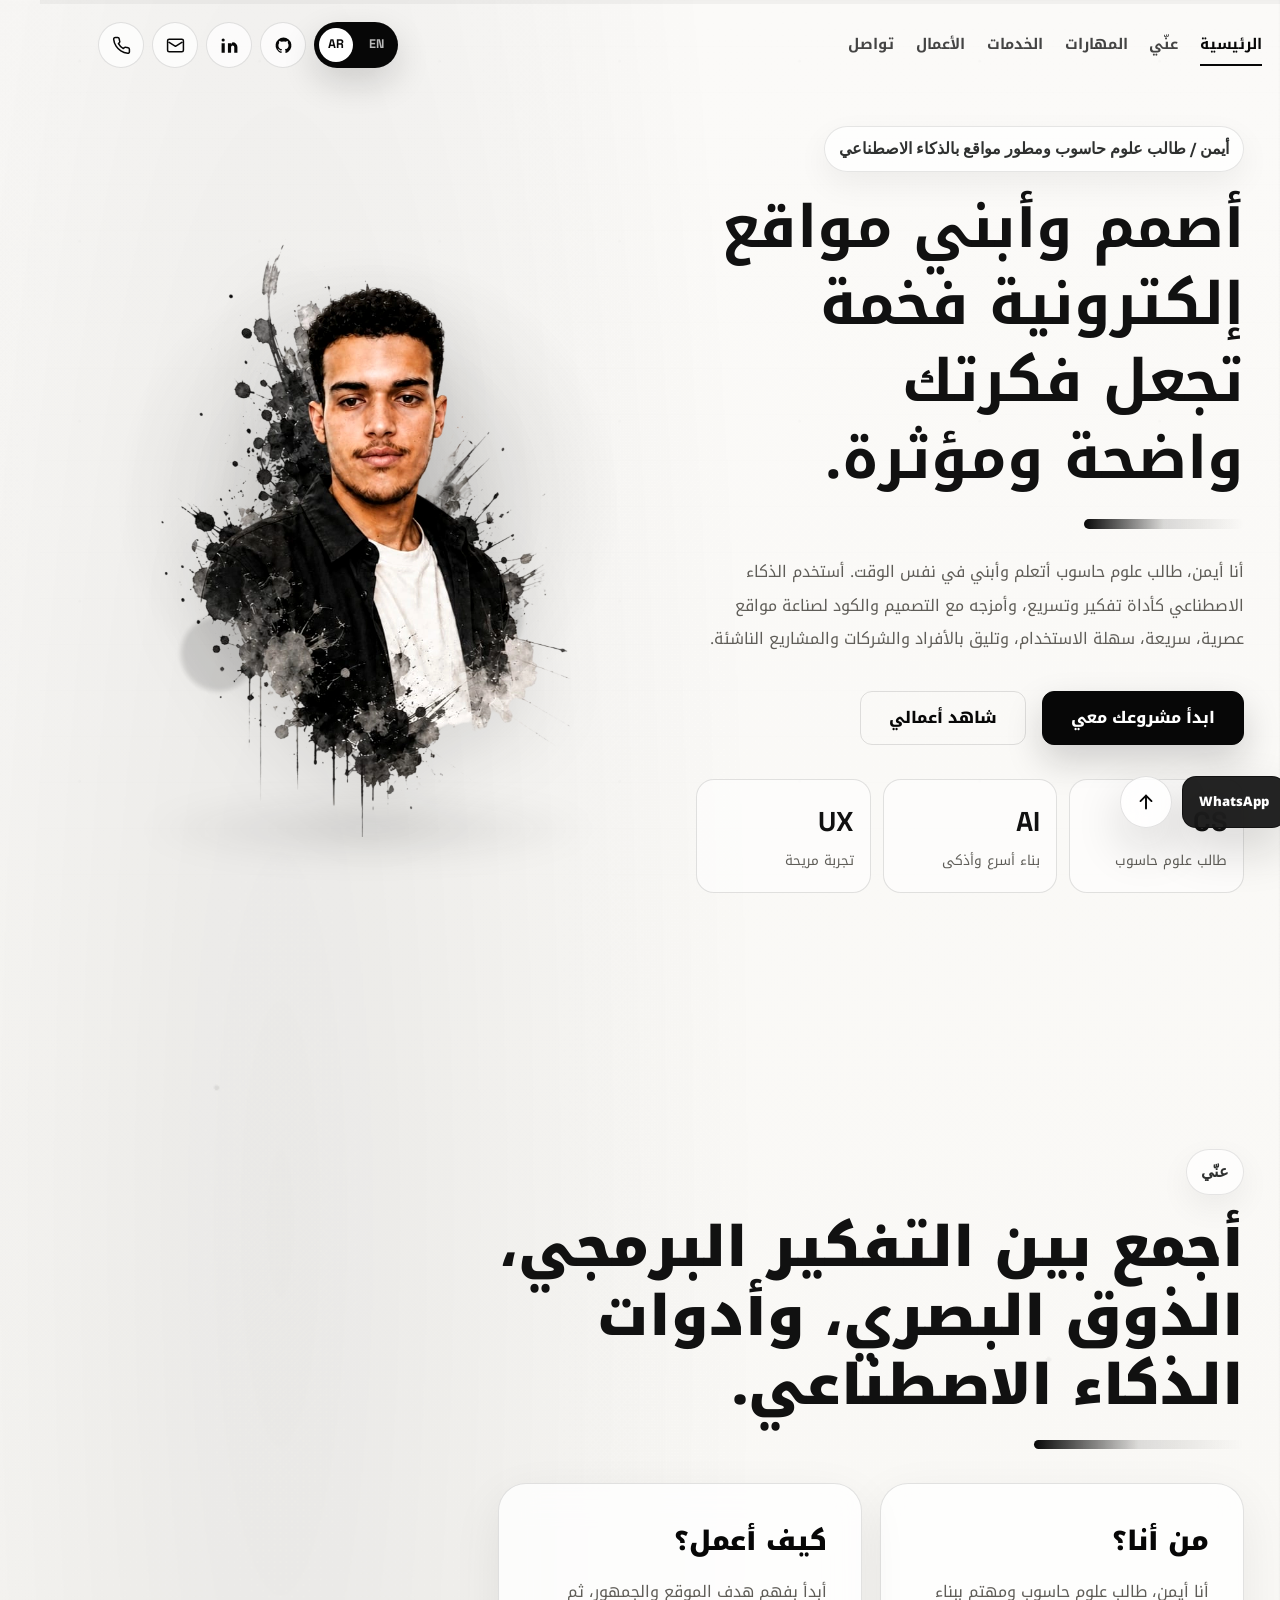
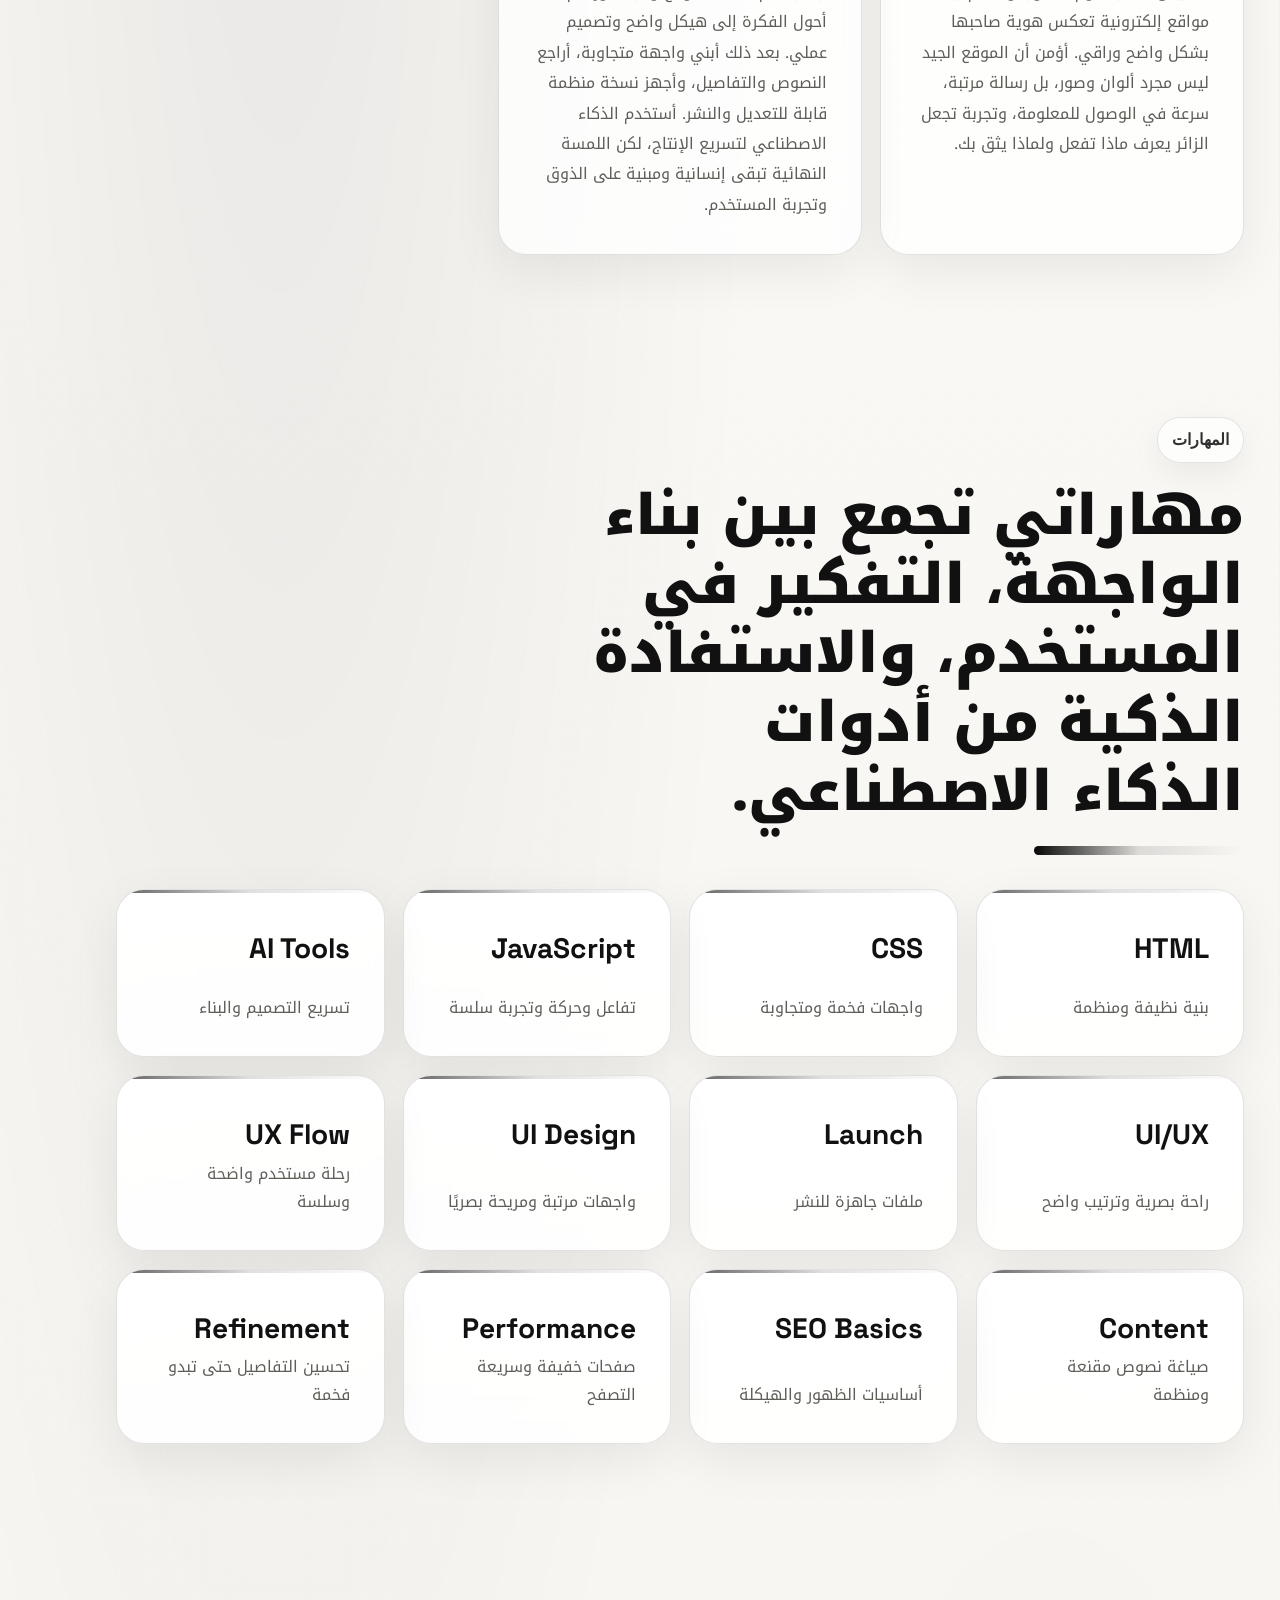
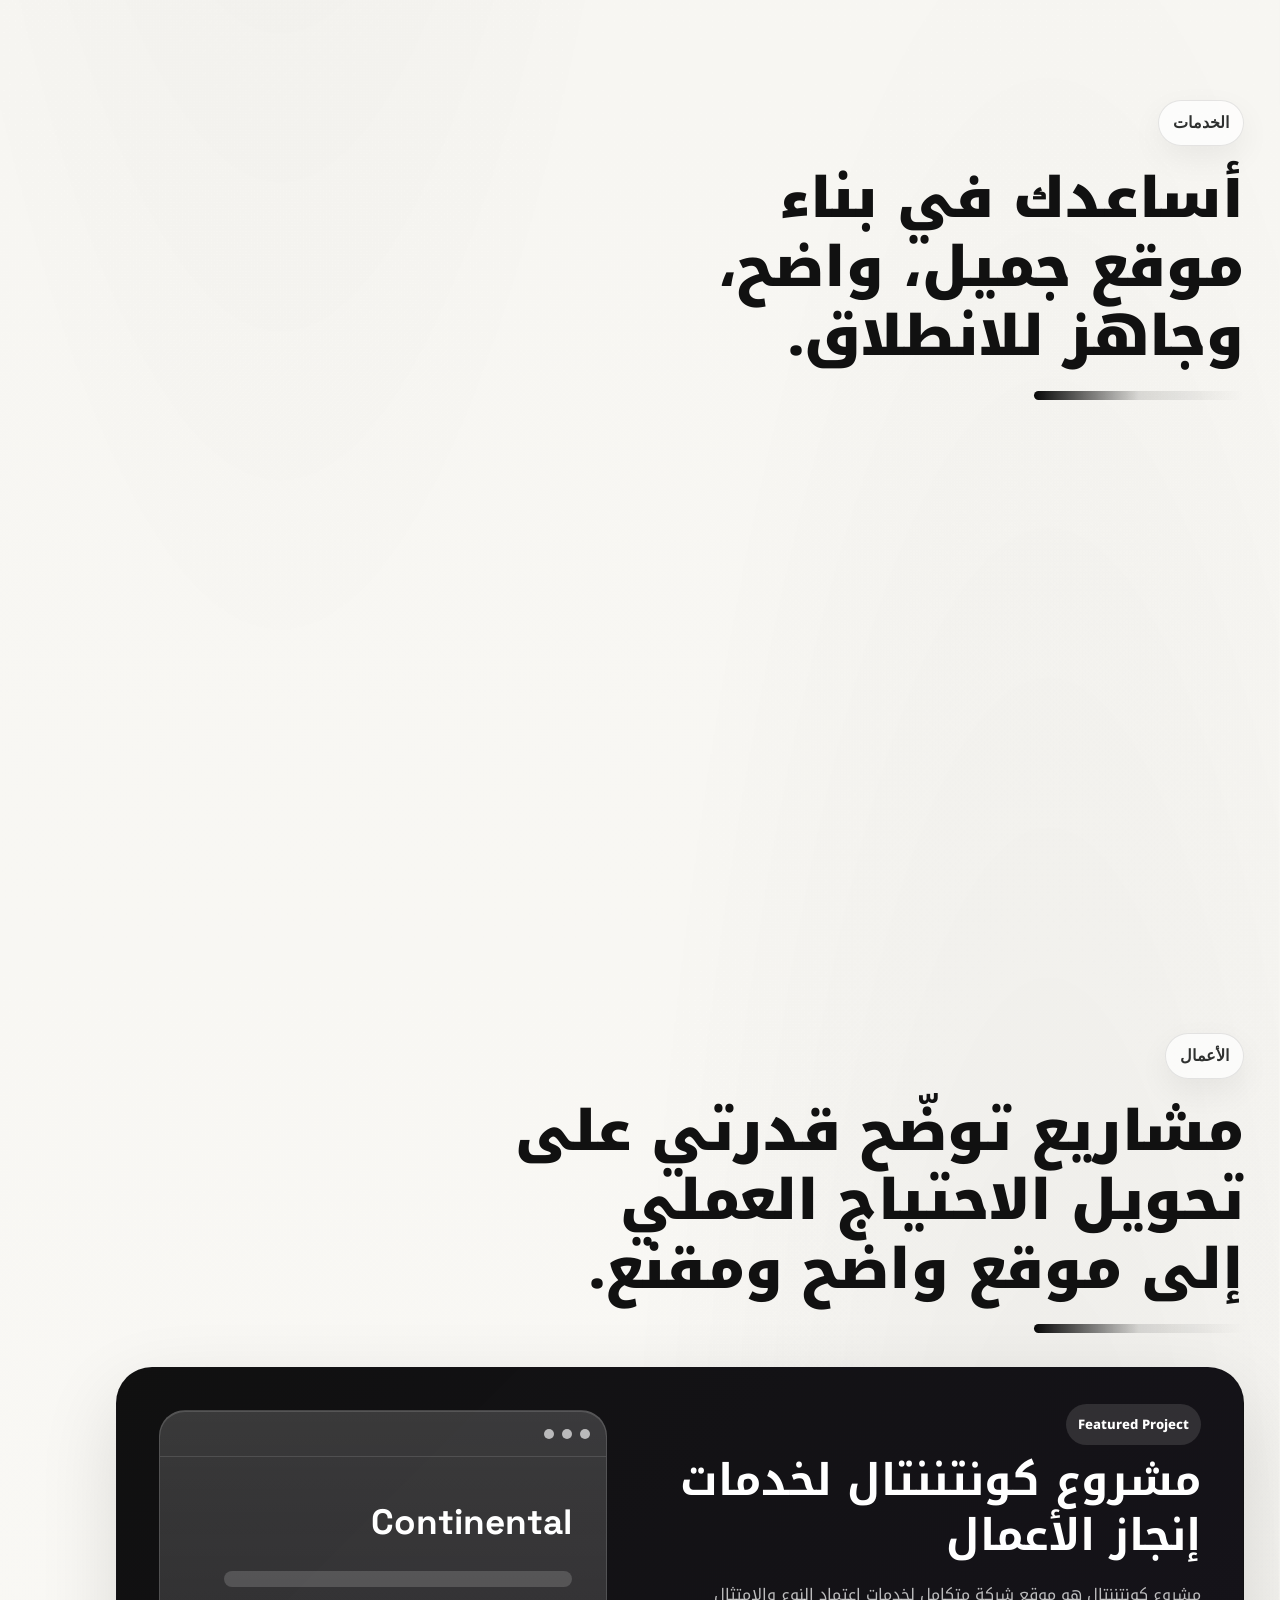
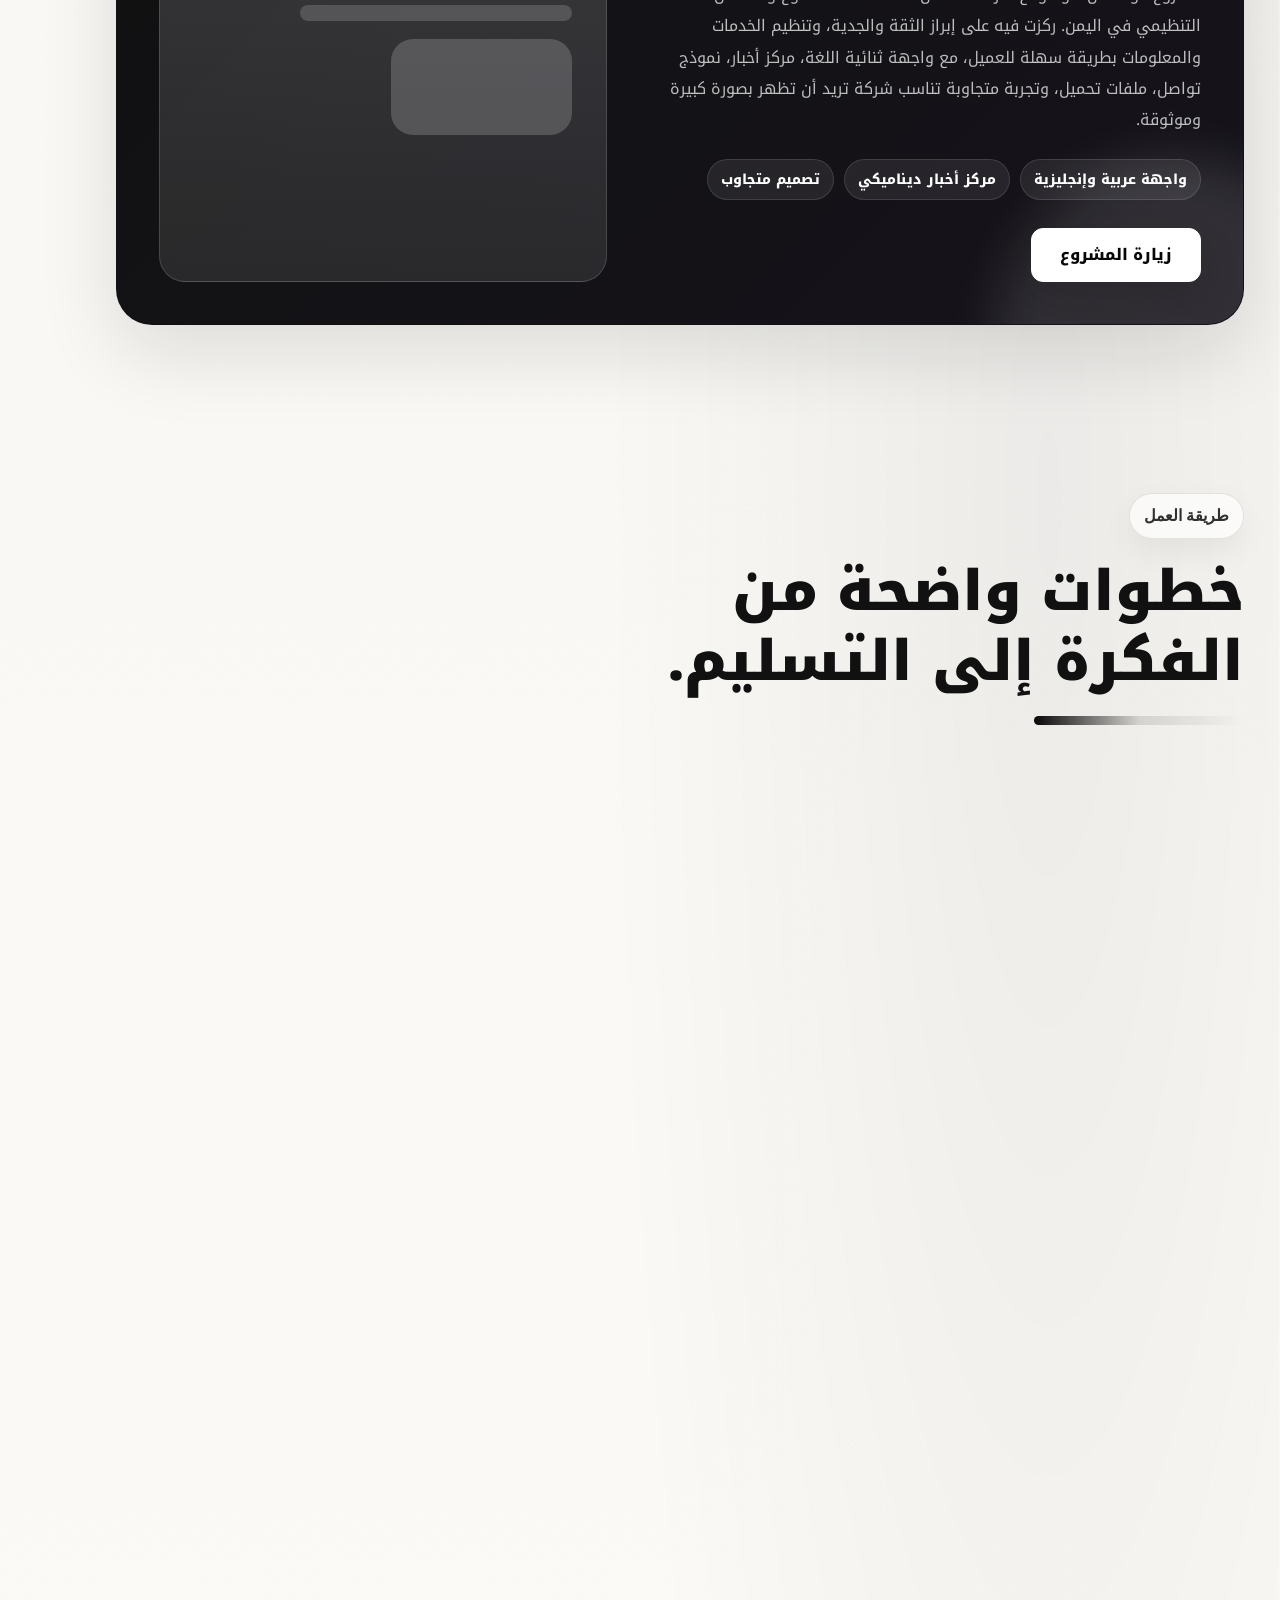
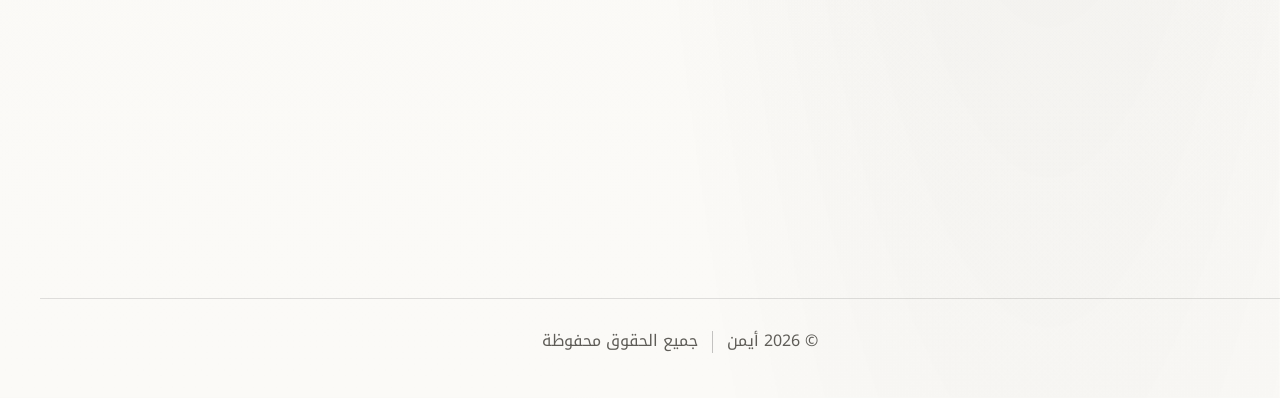
==== commit 8e462b40: "Update Continental project link" ====
--- a/index.html
+++ b/index.html
@@ -291,7 +291,7 @@
               <span data-ar="مركز أخبار ديناميكي" data-en="Dynamic news center">مركز أخبار ديناميكي</span>
               <span data-ar="تصميم متجاوب" data-en="Responsive design">تصميم متجاوب</span>
             </div>
-            <a class="btn primary" href="https://dainty-kringle-fa9ec2.netlify.app/" target="_blank" rel="noopener noreferrer" data-ar="زيارة المشروع" data-en="Visit Project">
+            <a class="btn primary" href="https://continental-web.netlify.app/" target="_blank" rel="noopener noreferrer" data-ar="زيارة المشروع" data-en="Visit Project">
               زيارة المشروع
             </a>
           </div>
--- a/style.css
+++ b/style.css
@@ -932,6 +932,17 @@
 .back-to-top {
   border-radius: 50%;
   cursor: pointer;
+  opacity: 0;
+  visibility: hidden;
+  transform: translateY(14px);
+  pointer-events: none;
+}
+
+.back-to-top.show {
+  opacity: 1;
+  visibility: visible;
+  transform: translateY(0);
+  pointer-events: auto;
 }
 
 .whatsapp-float {
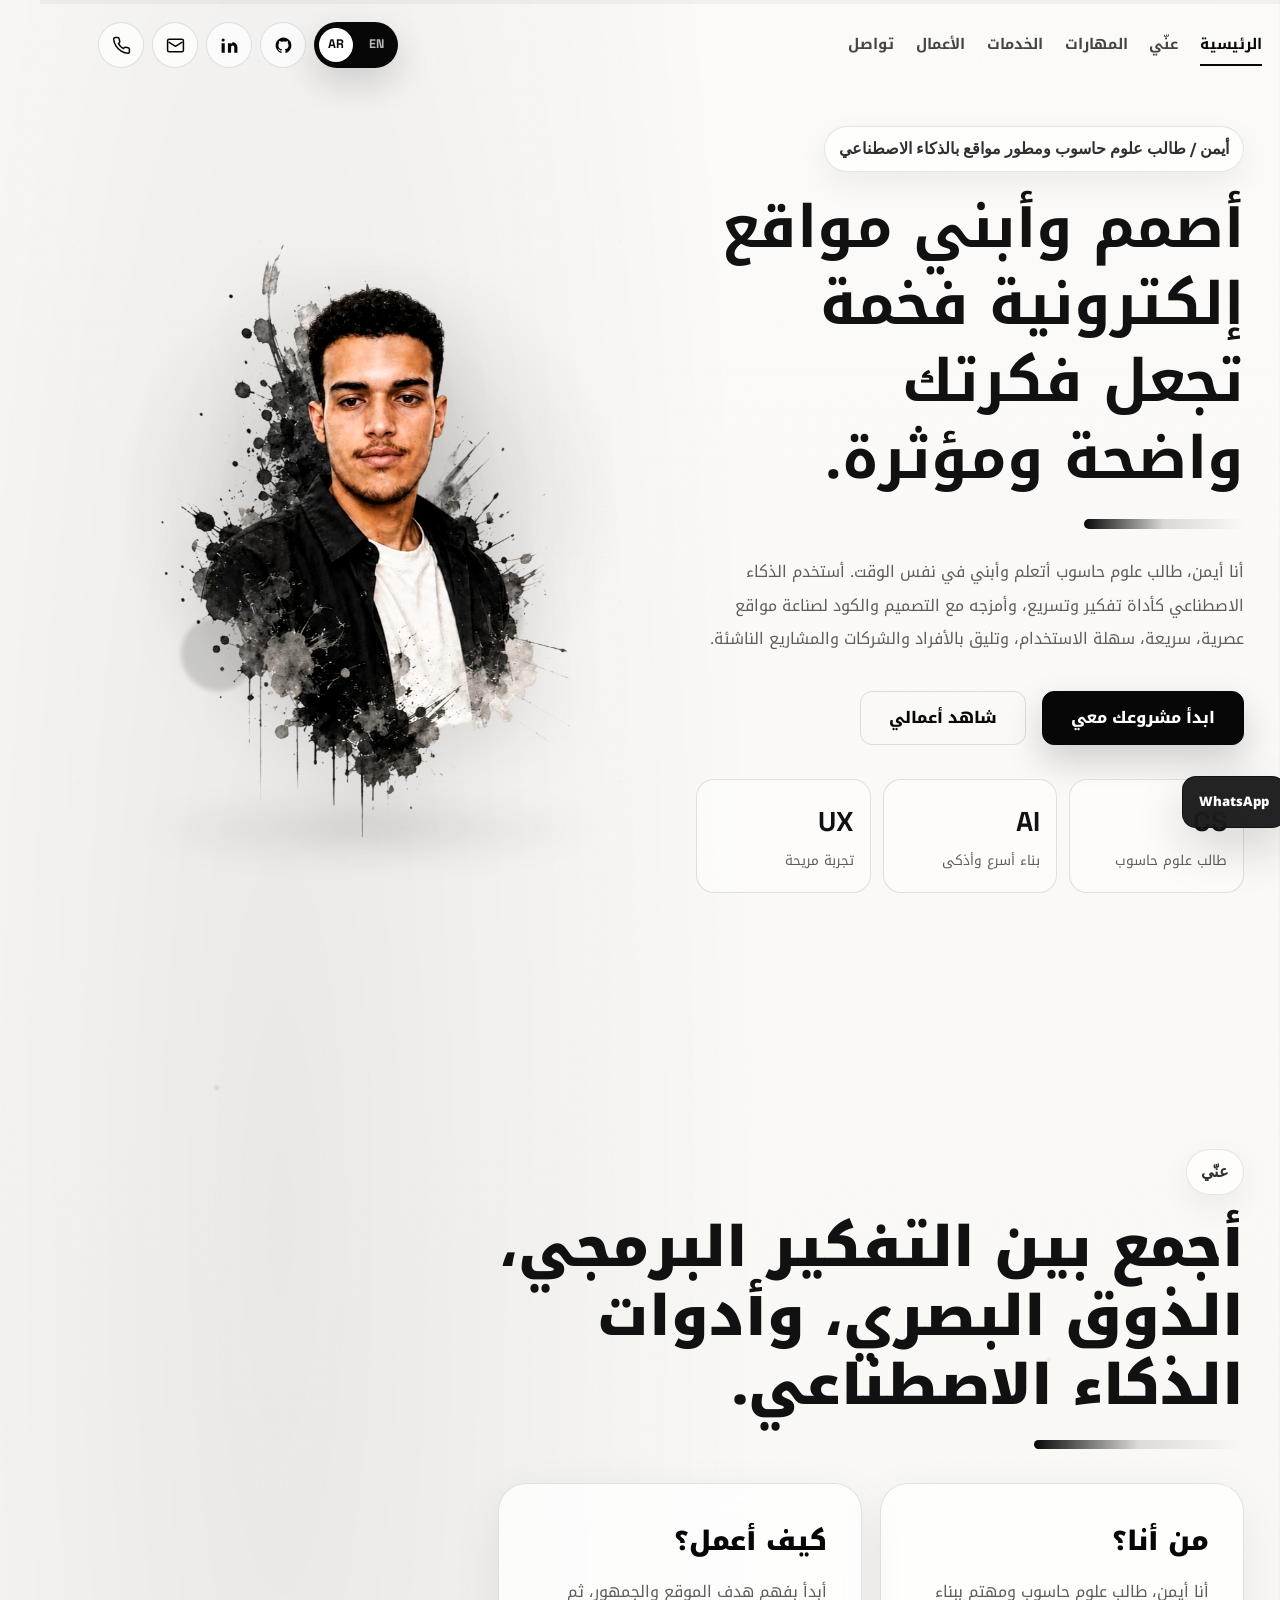
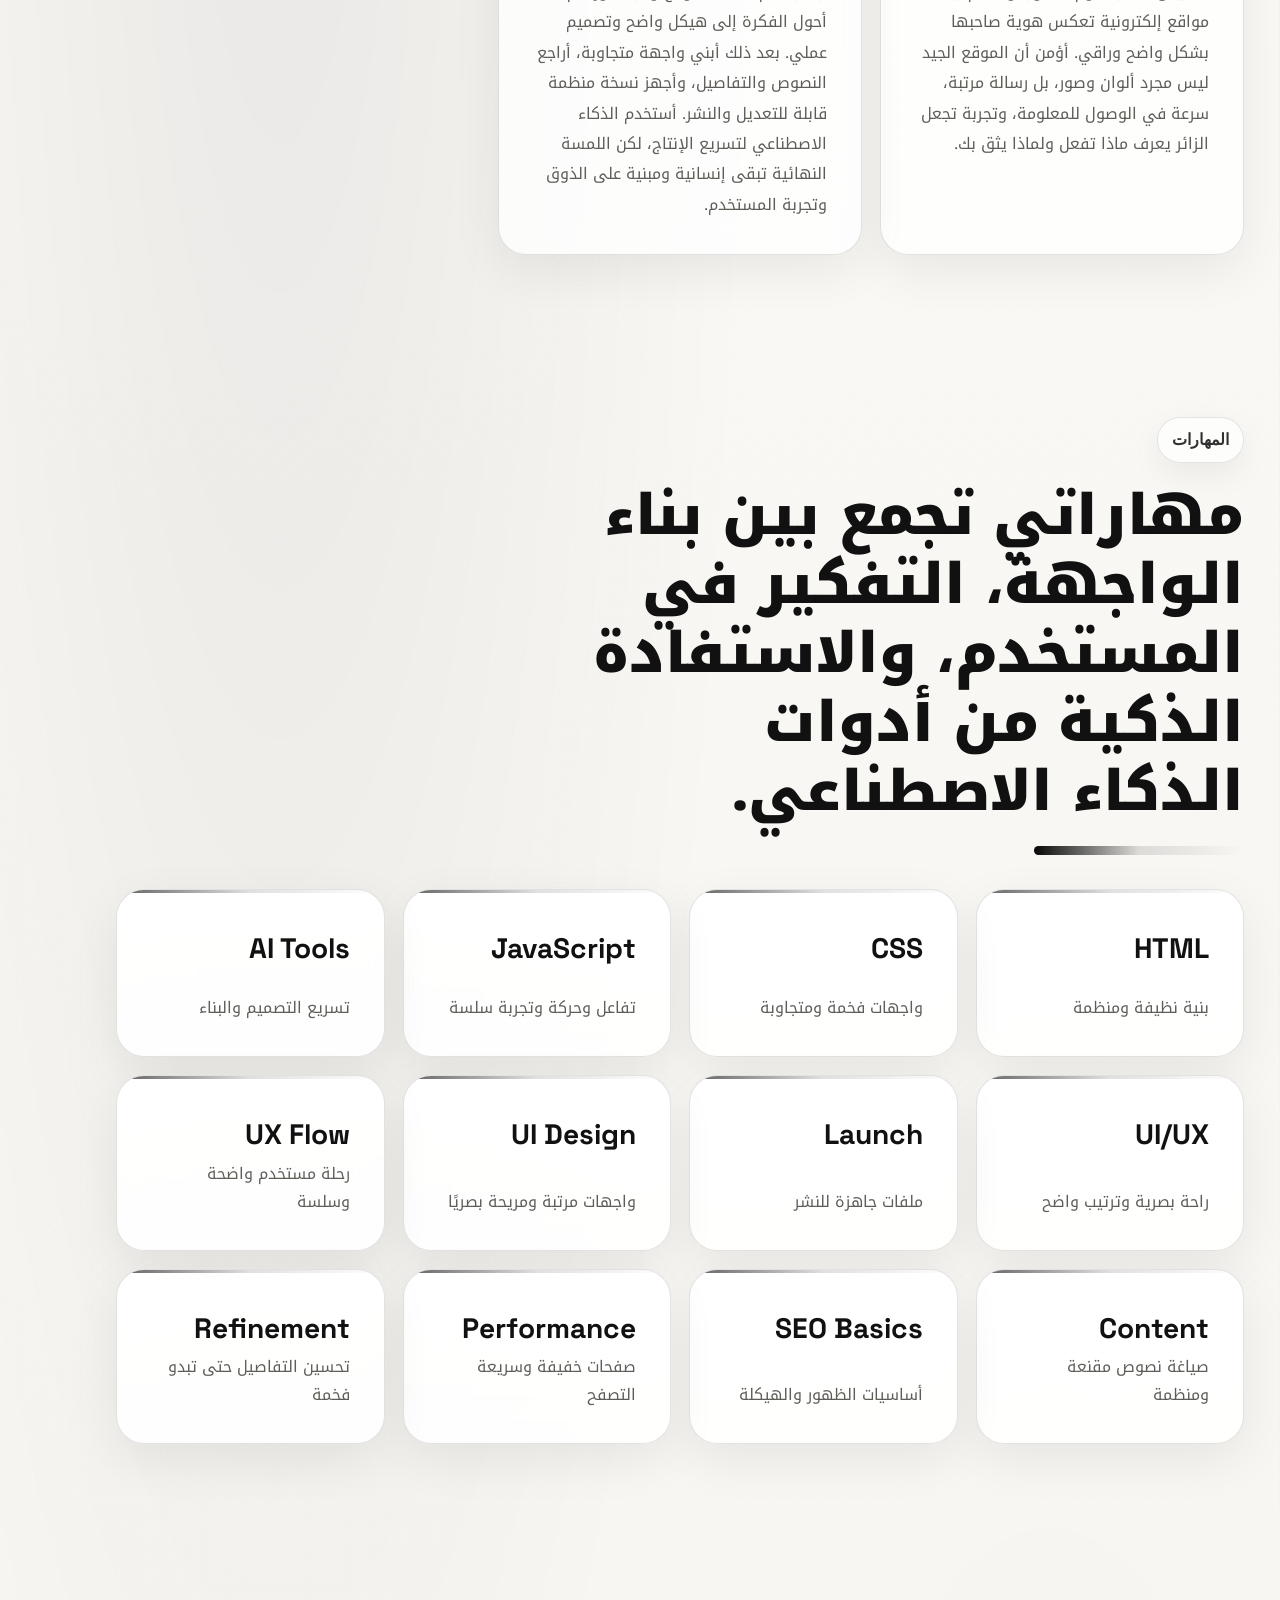
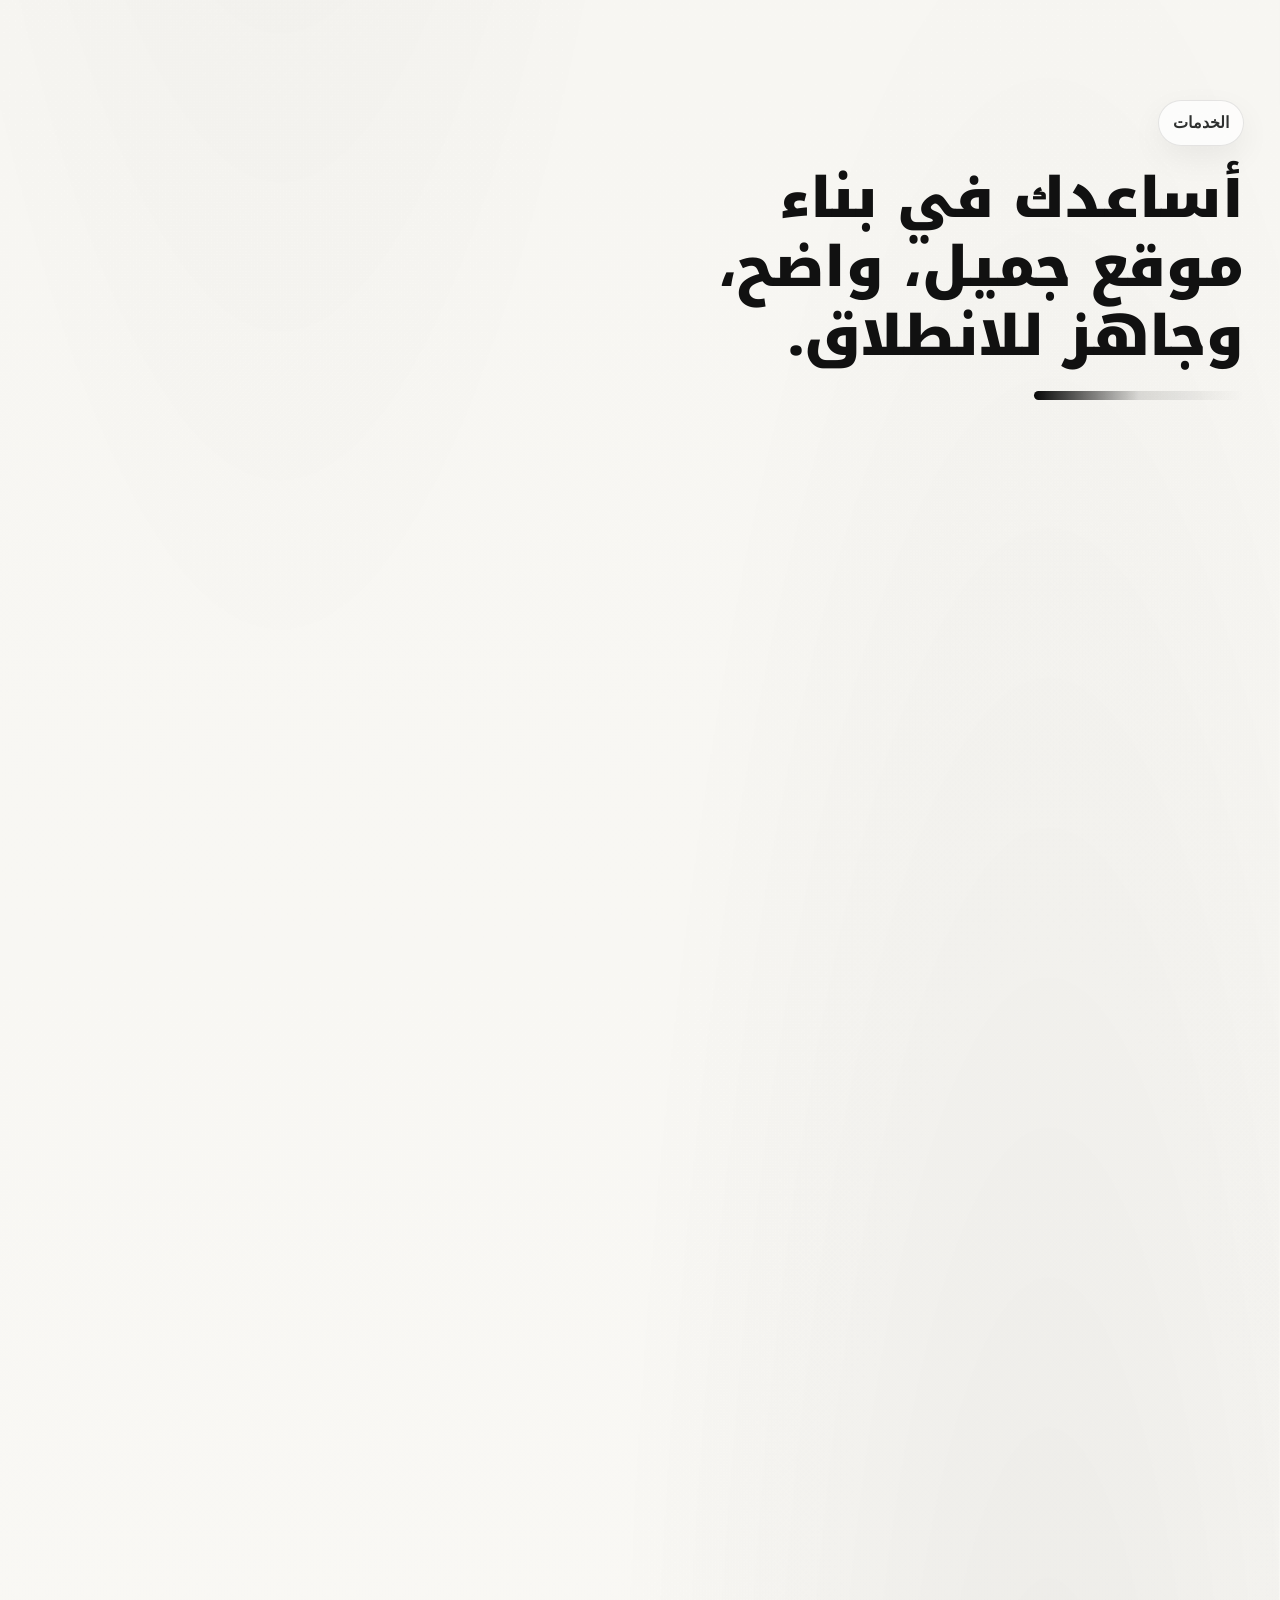
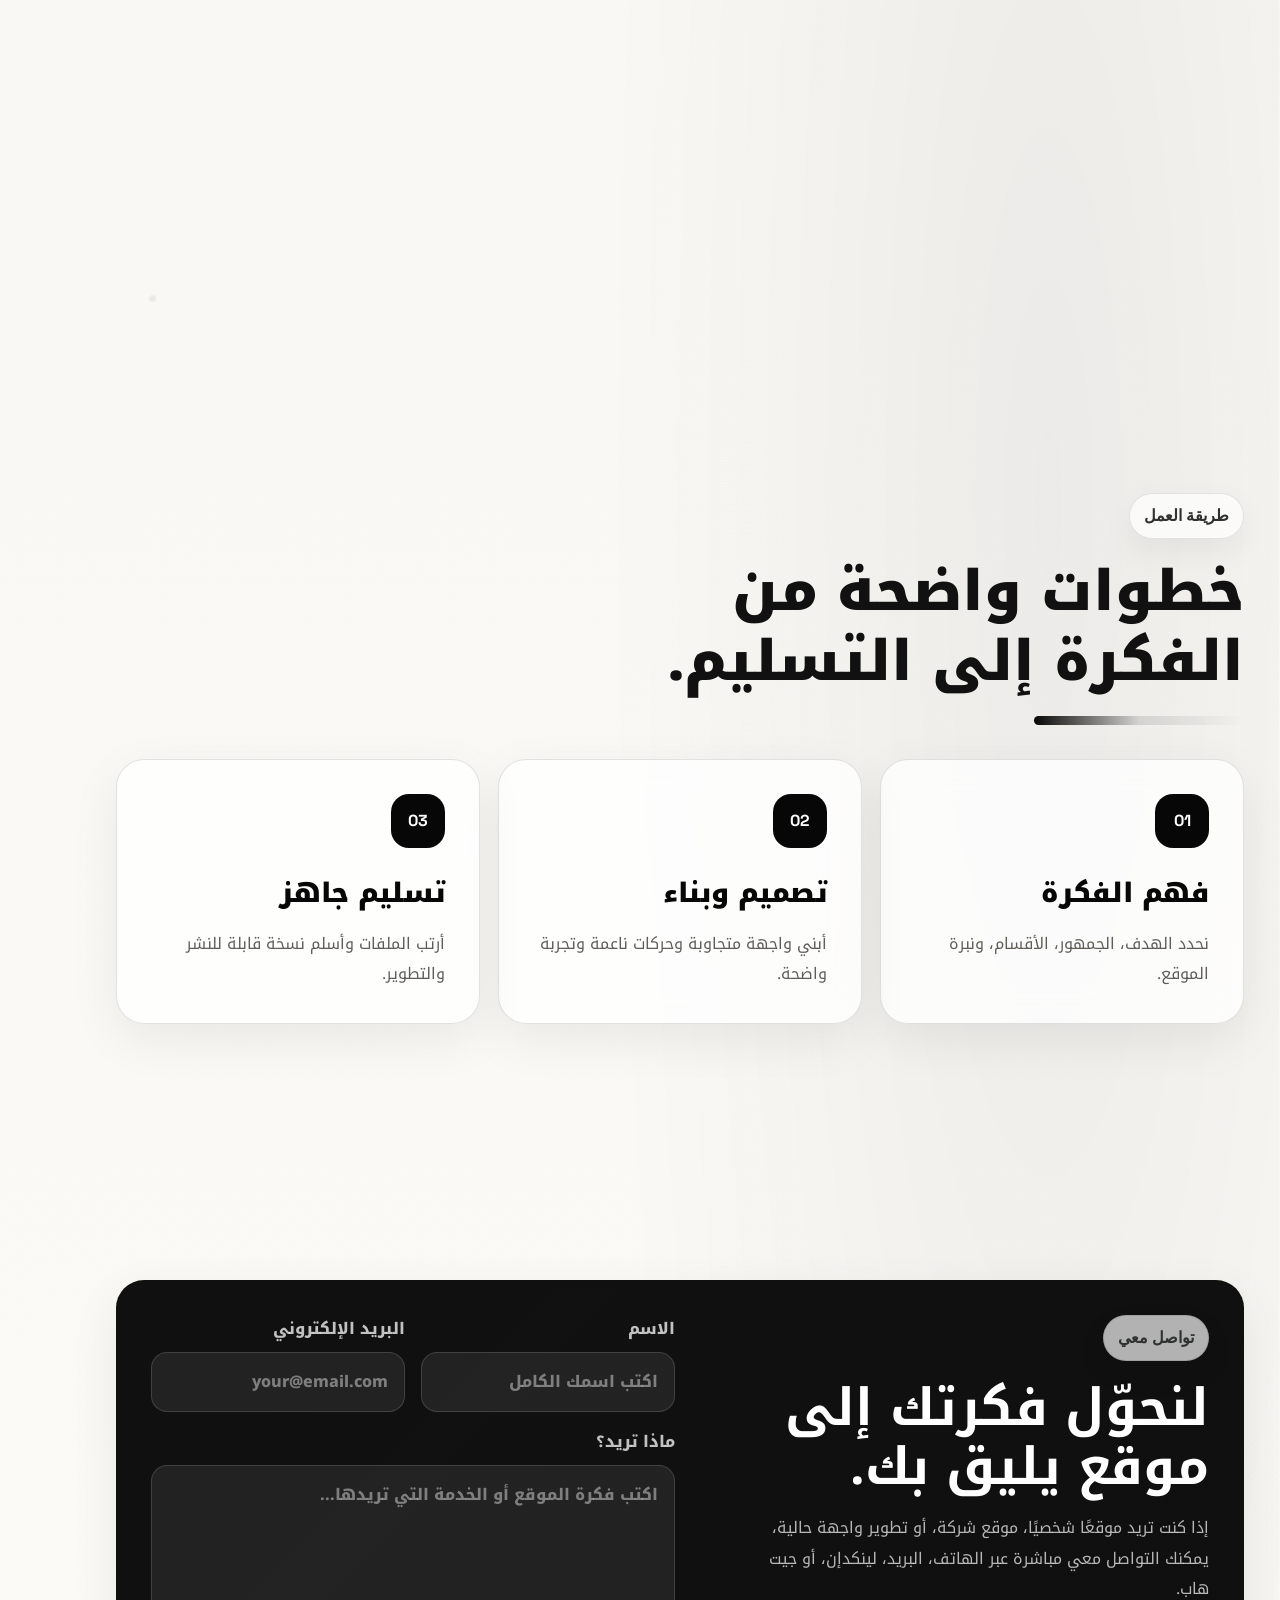
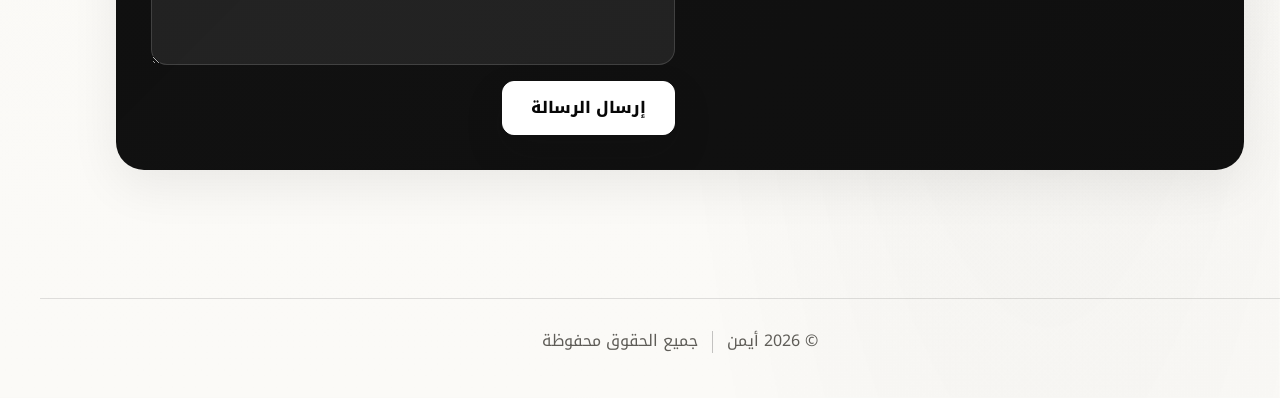
==== commit 2d14096f: "Update LinkedIn profile link" ====
--- a/index.html
+++ b/index.html
@@ -43,7 +43,7 @@
           <a class="icon-link" href="mailto:aymnalmmry06@gmail.com" aria-label="Email">
             <svg viewBox="0 0 24 24" aria-hidden="true"><path d="M4 4h16a2 2 0 0 1 2 2v12a2 2 0 0 1-2 2H4a2 2 0 0 1-2-2V6a2 2 0 0 1 2-2Zm0 4 8 5 8-5"/></svg>
           </a>
-          <a class="icon-link" href="https://ye.linkedin.com/in/ayman-ghaleb-522151372?utm_source=share&utm_medium=member_mweb&utm_campaign=share_via&utm_content=profile" target="_blank" rel="noopener noreferrer" aria-label="LinkedIn">
+          <a class="icon-link" href="https://www.linkedin.com/in/ayman-abdullah-522151372?utm_source=share_via&utm_content=profile&utm_medium=member_android" target="_blank" rel="noopener noreferrer" aria-label="LinkedIn">
             <svg viewBox="0 0 24 24" aria-hidden="true"><path d="M16 8a6 6 0 0 1 6 6v7h-4v-7a2 2 0 0 0-4 0v7h-4V9h4v2a5 5 0 0 1 2-3ZM2 9h4v12H2zM4 3a2 2 0 1 1 0 4 2 2 0 0 1 0-4Z"/></svg>
           </a>
           <a class="icon-link" href="https://github.com/aymnalmmry06-art" target="_blank" rel="noopener noreferrer" aria-label="GitHub">
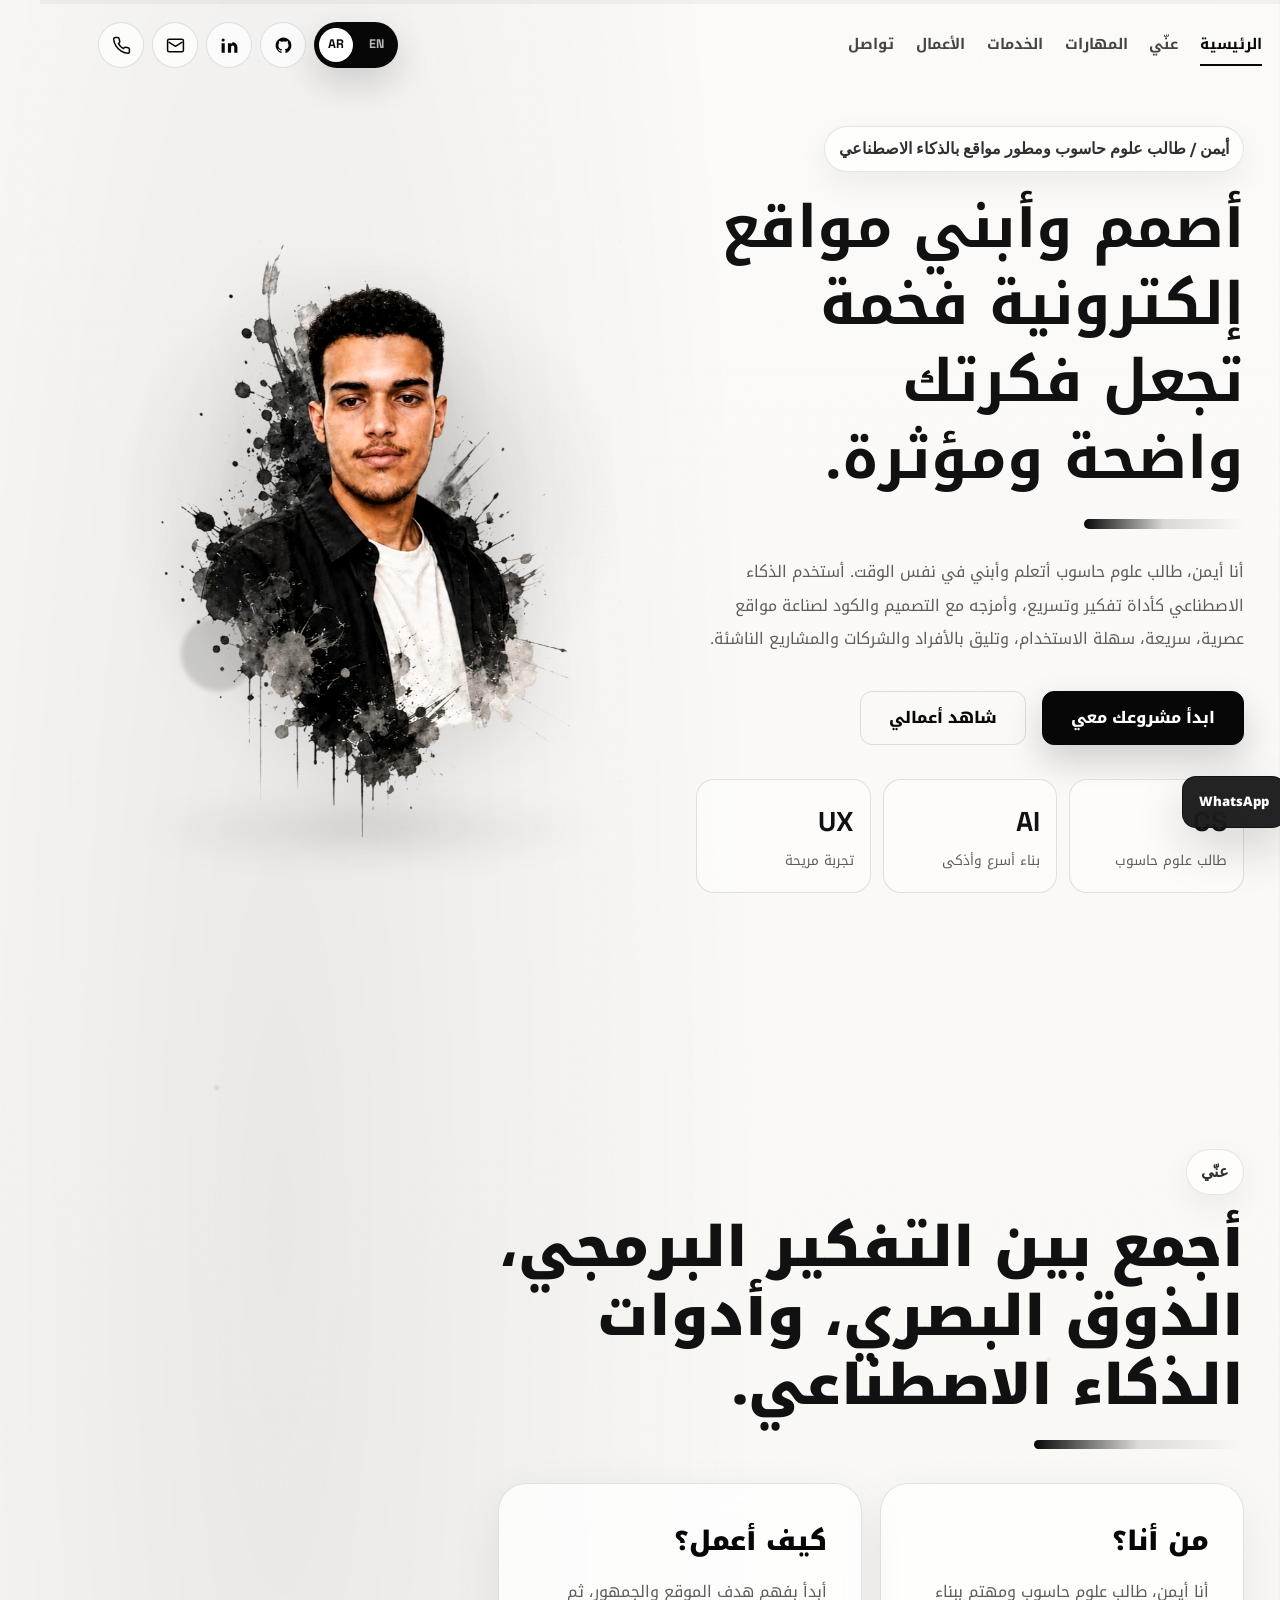
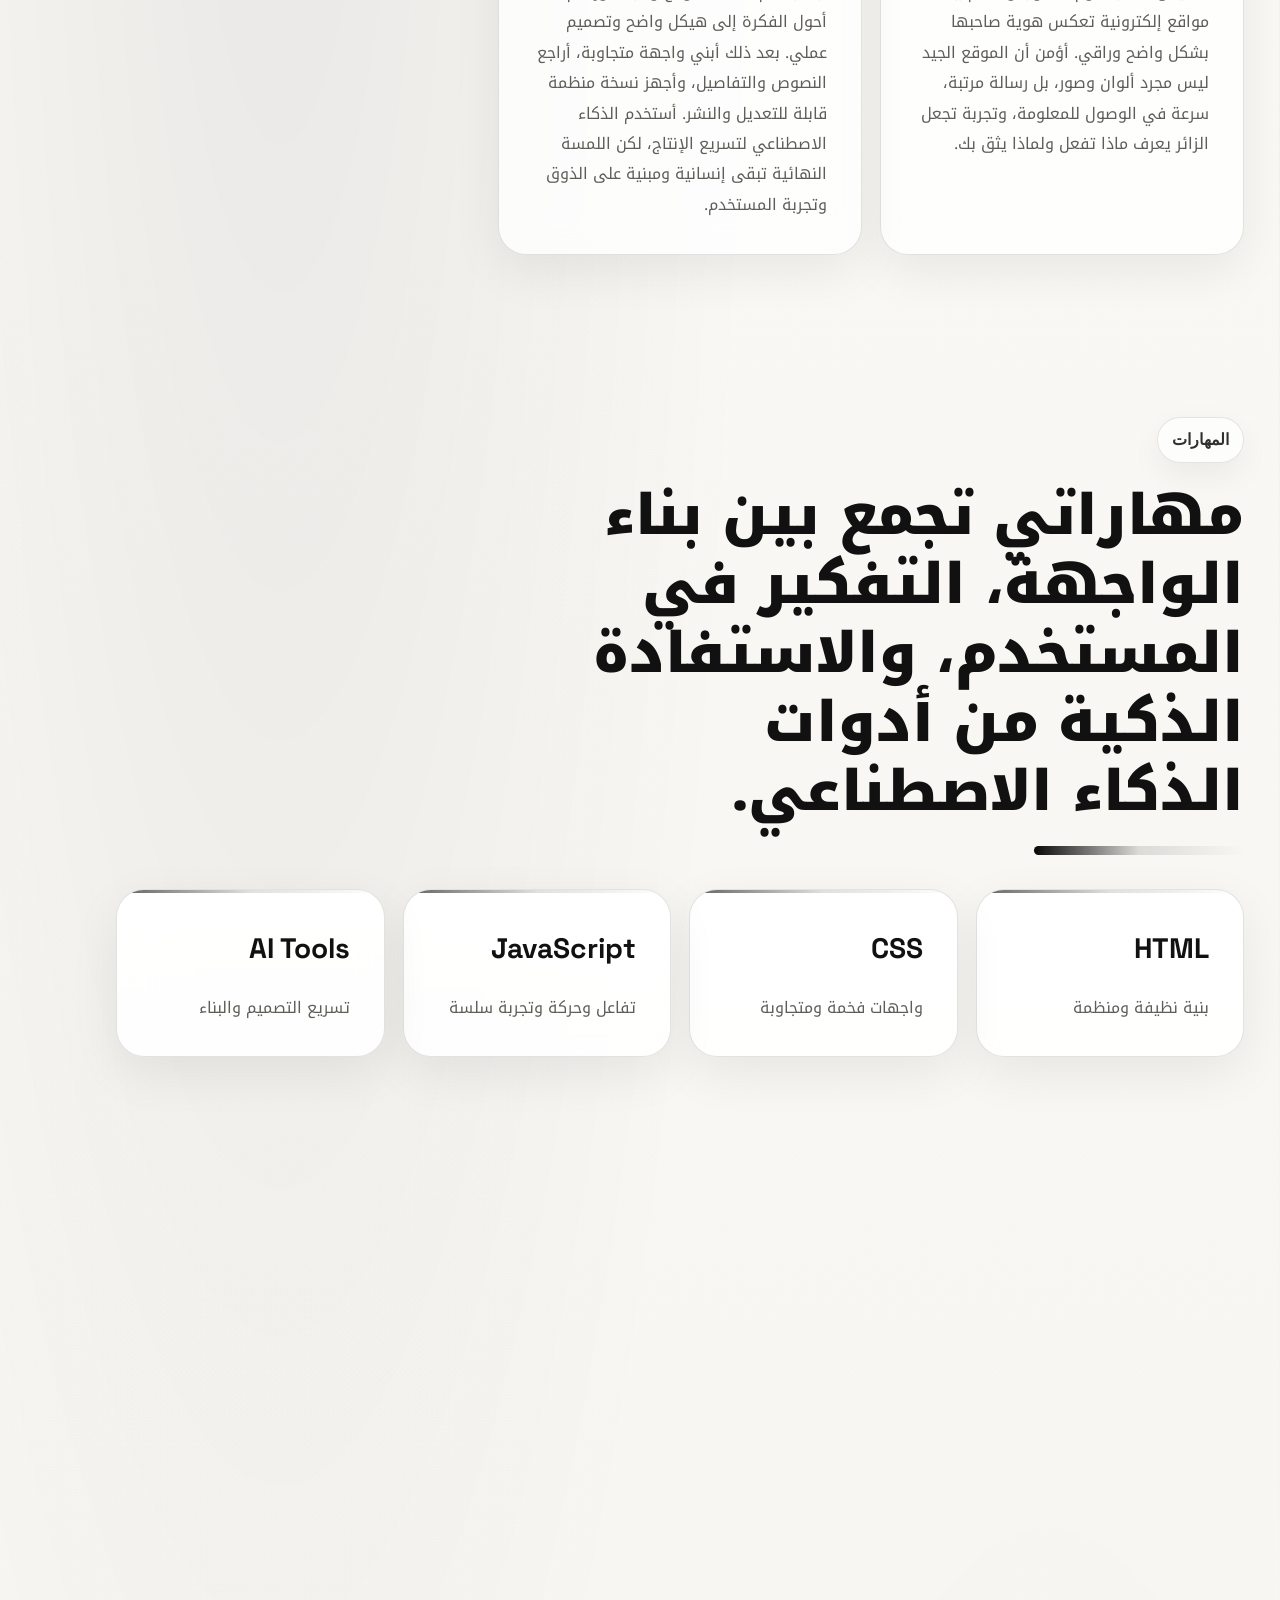
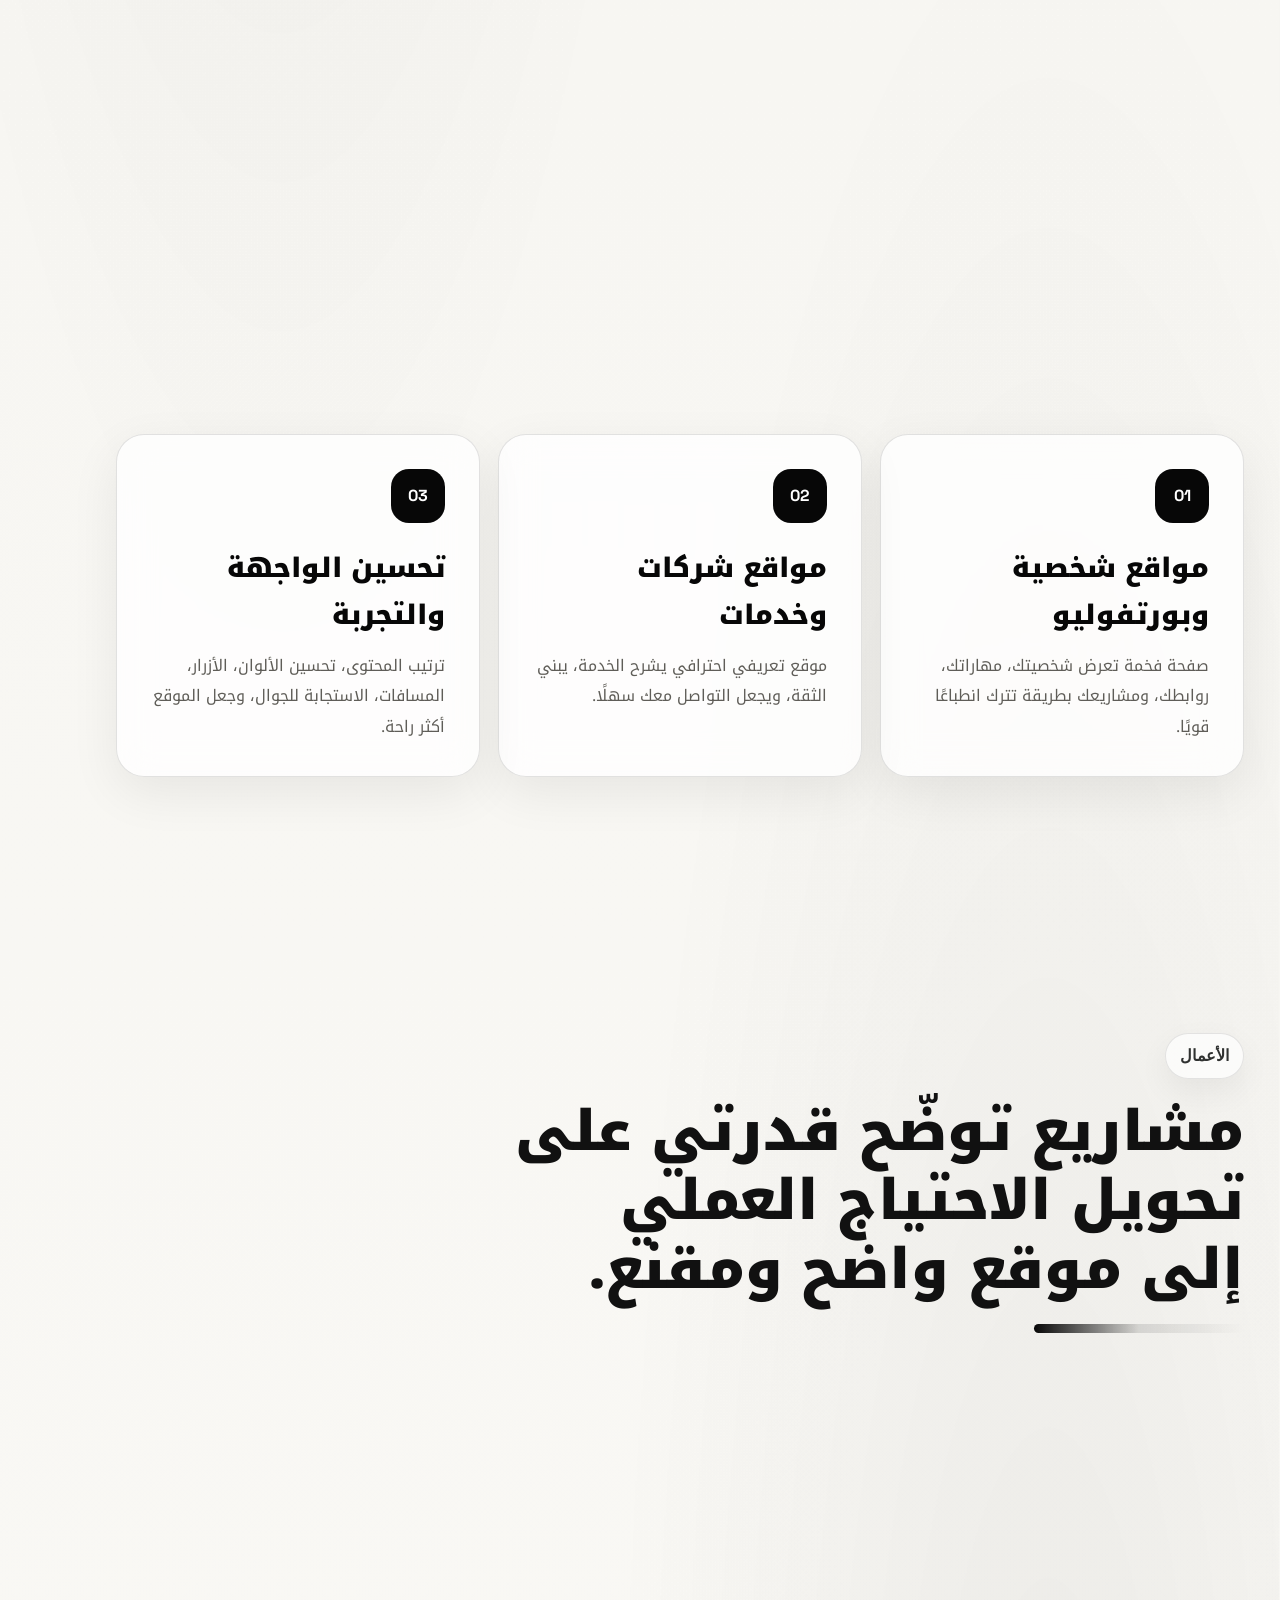
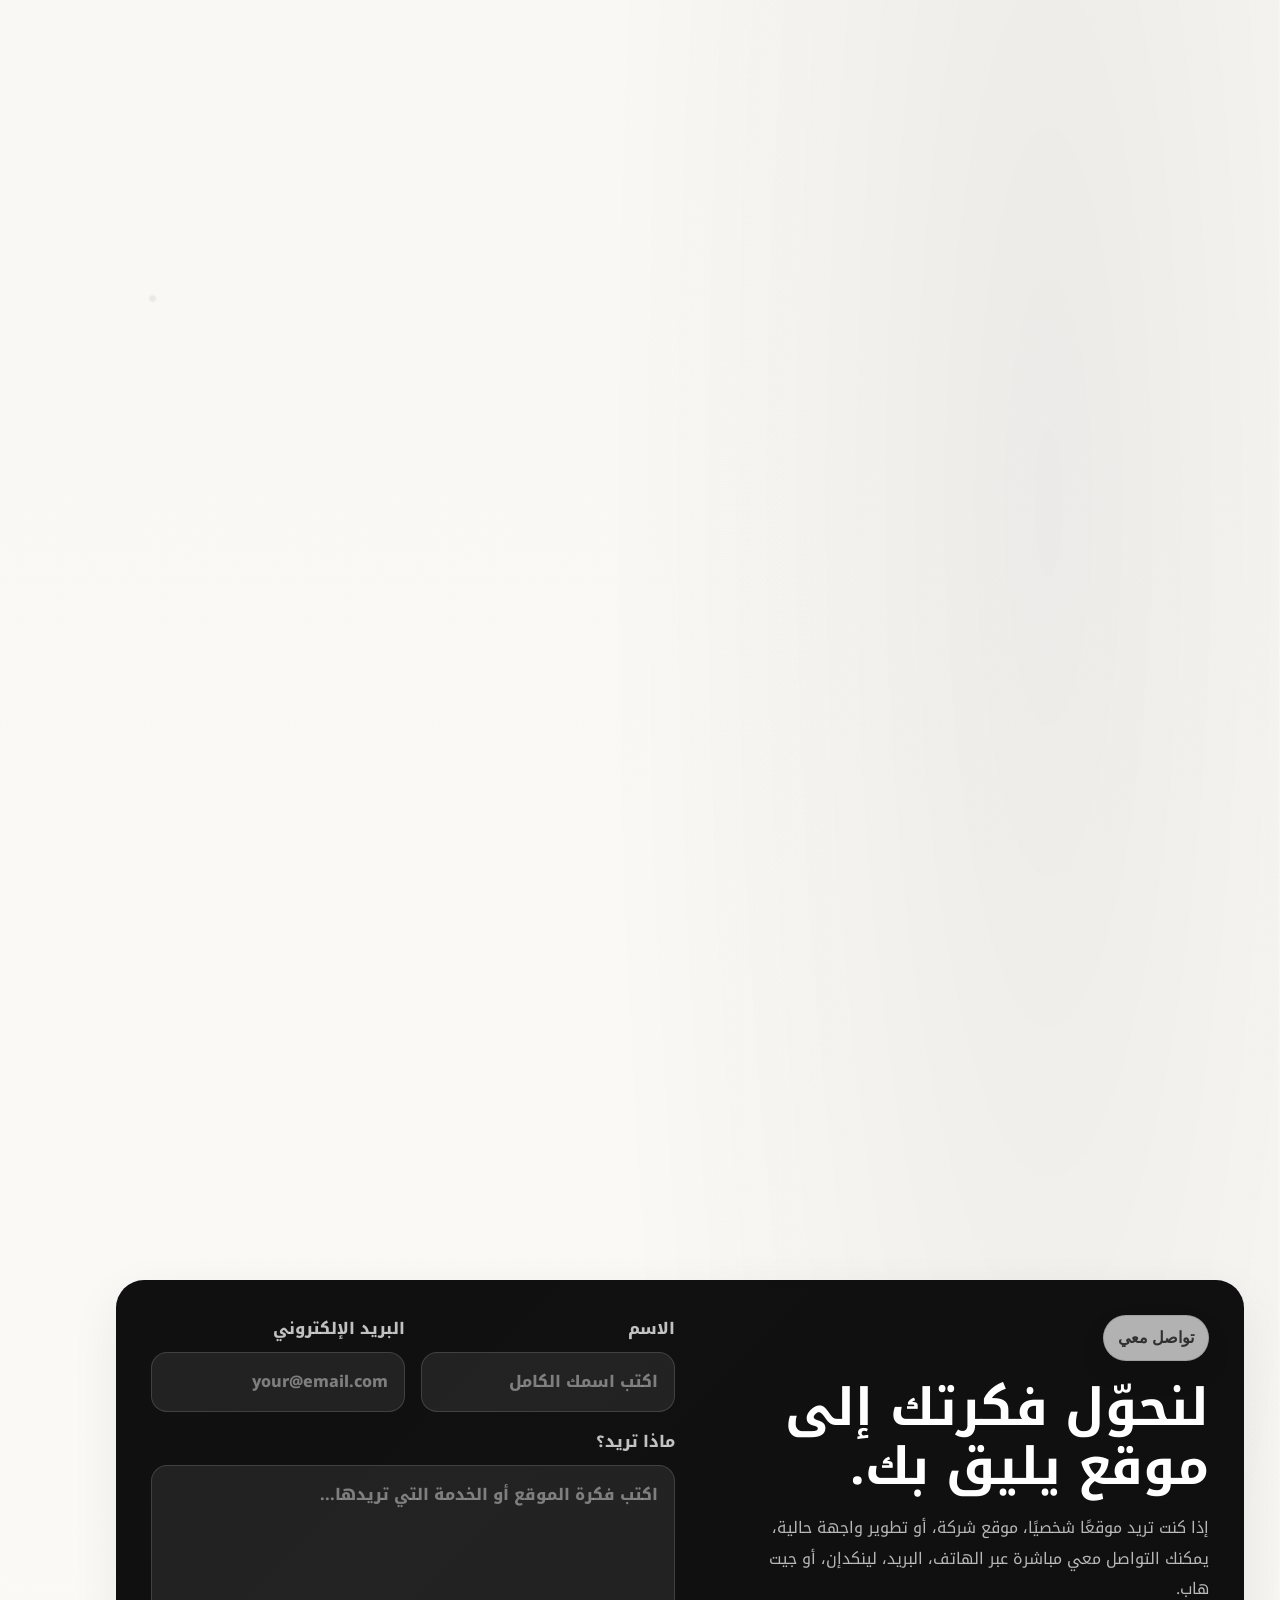
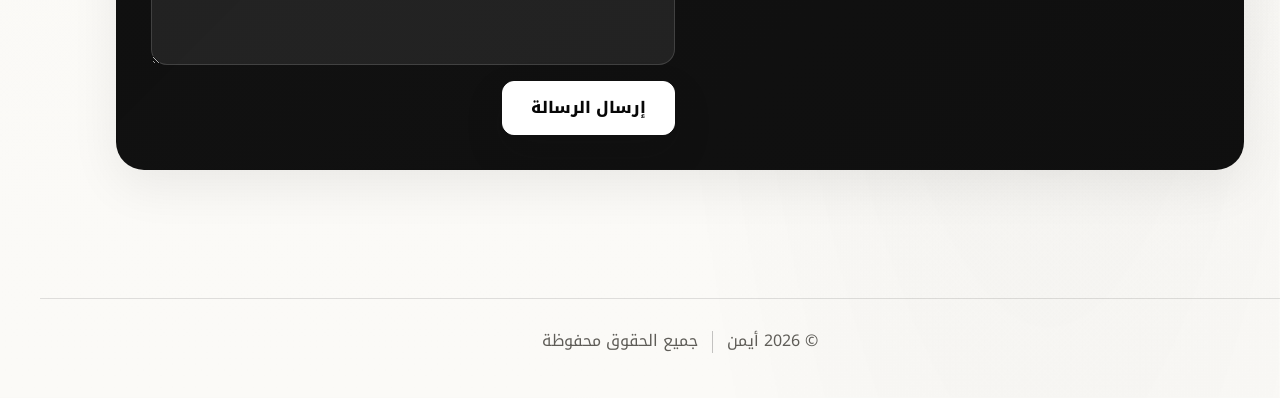
==== commit 294ed465: "Update Continental project link" ====
--- a/index.html
+++ b/index.html
@@ -291,7 +291,7 @@
               <span data-ar="مركز أخبار ديناميكي" data-en="Dynamic news center">مركز أخبار ديناميكي</span>
               <span data-ar="تصميم متجاوب" data-en="Responsive design">تصميم متجاوب</span>
             </div>
-            <a class="btn primary" href="https://continental-web.netlify.app/" target="_blank" rel="noopener noreferrer" data-ar="زيارة المشروع" data-en="Visit Project">
+            <a class="btn primary" href="https://continental-yemen.com" target="_blank" rel="noopener noreferrer" data-ar="زيارة المشروع" data-en="Visit Project">
               زيارة المشروع
             </a>
           </div>
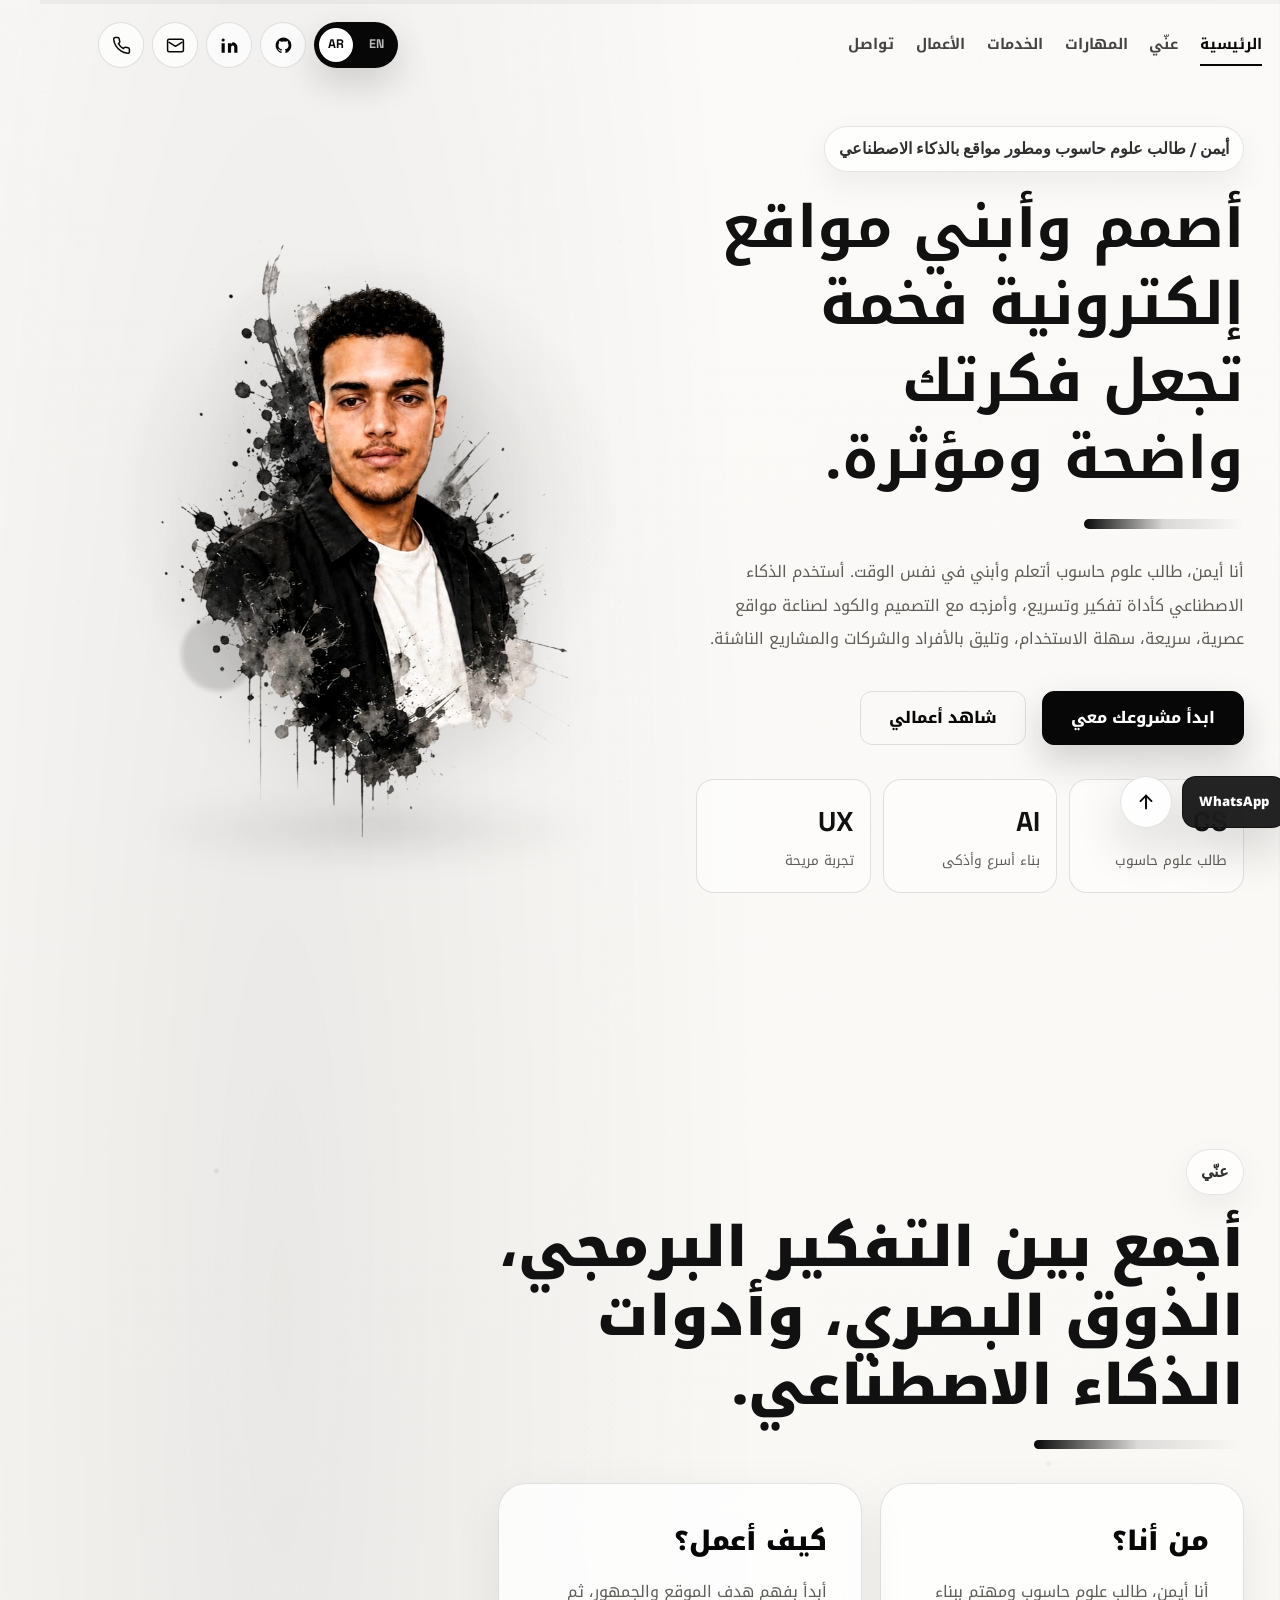
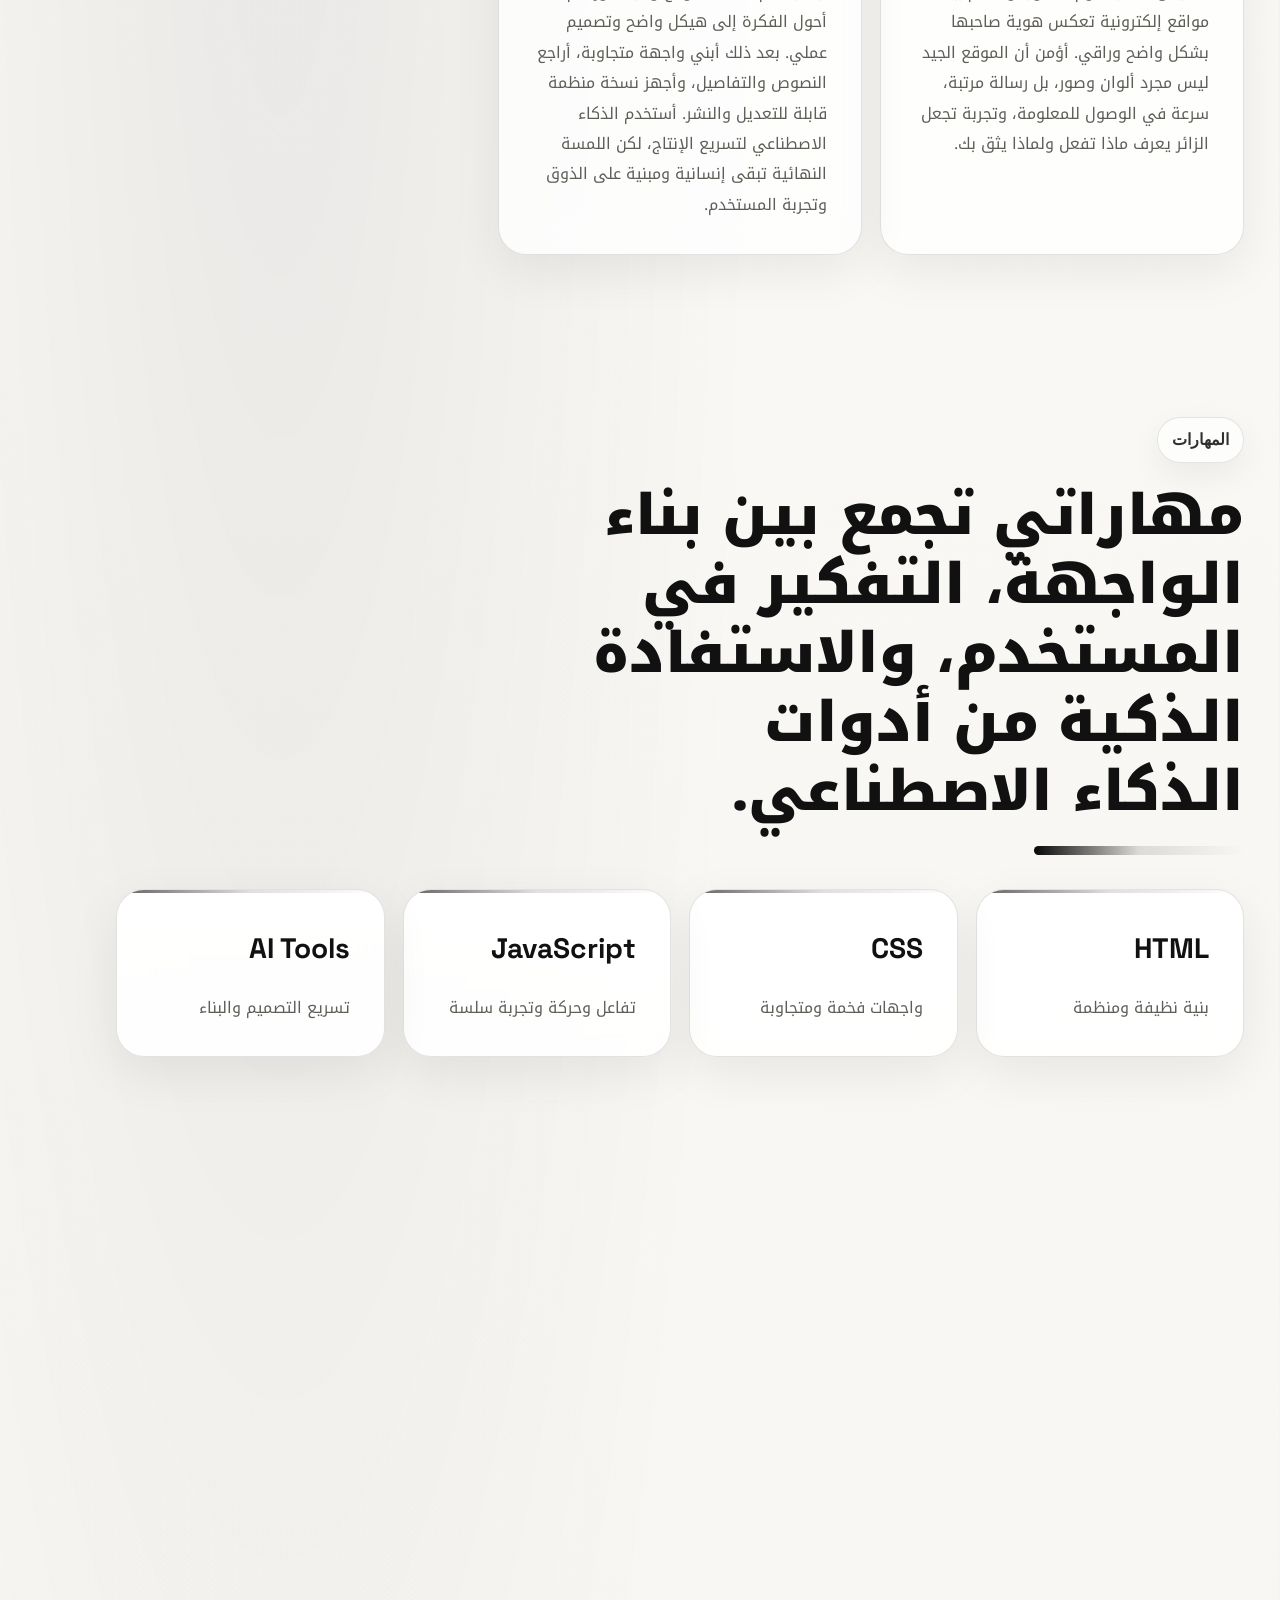
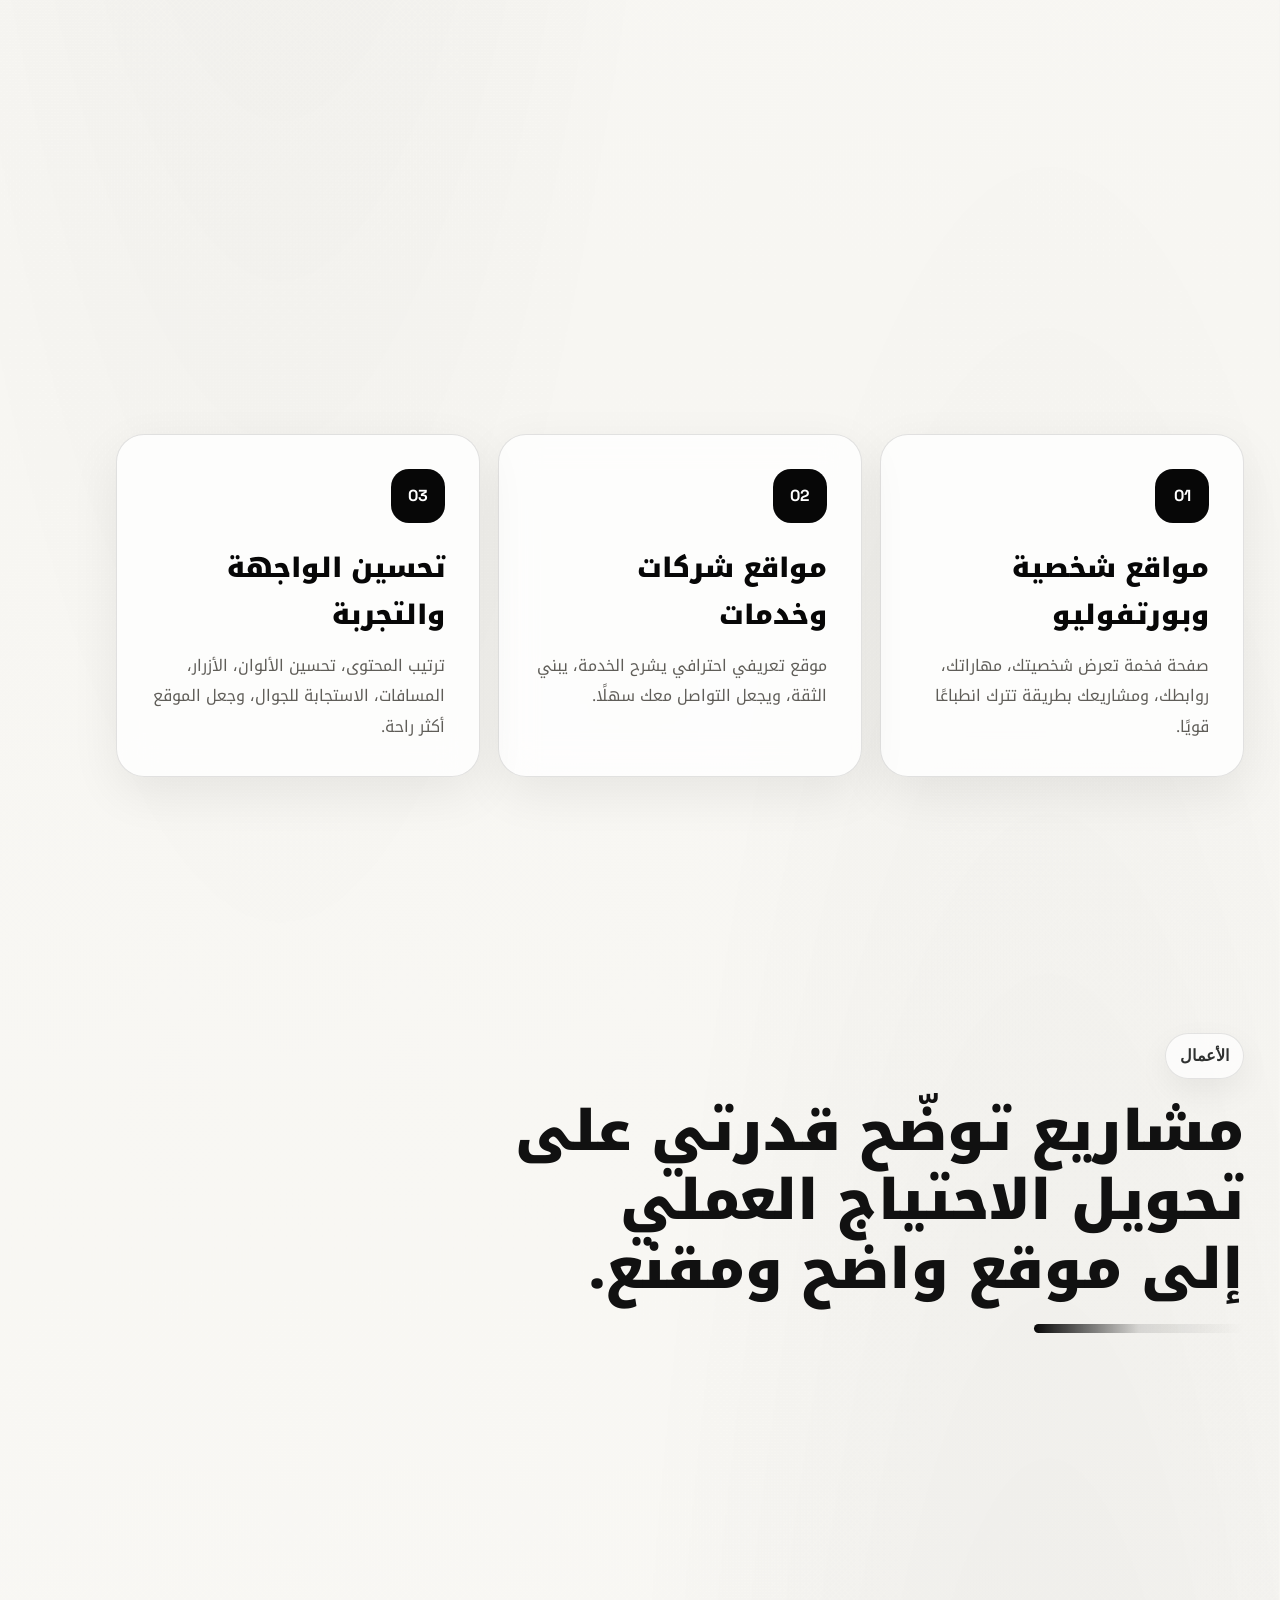
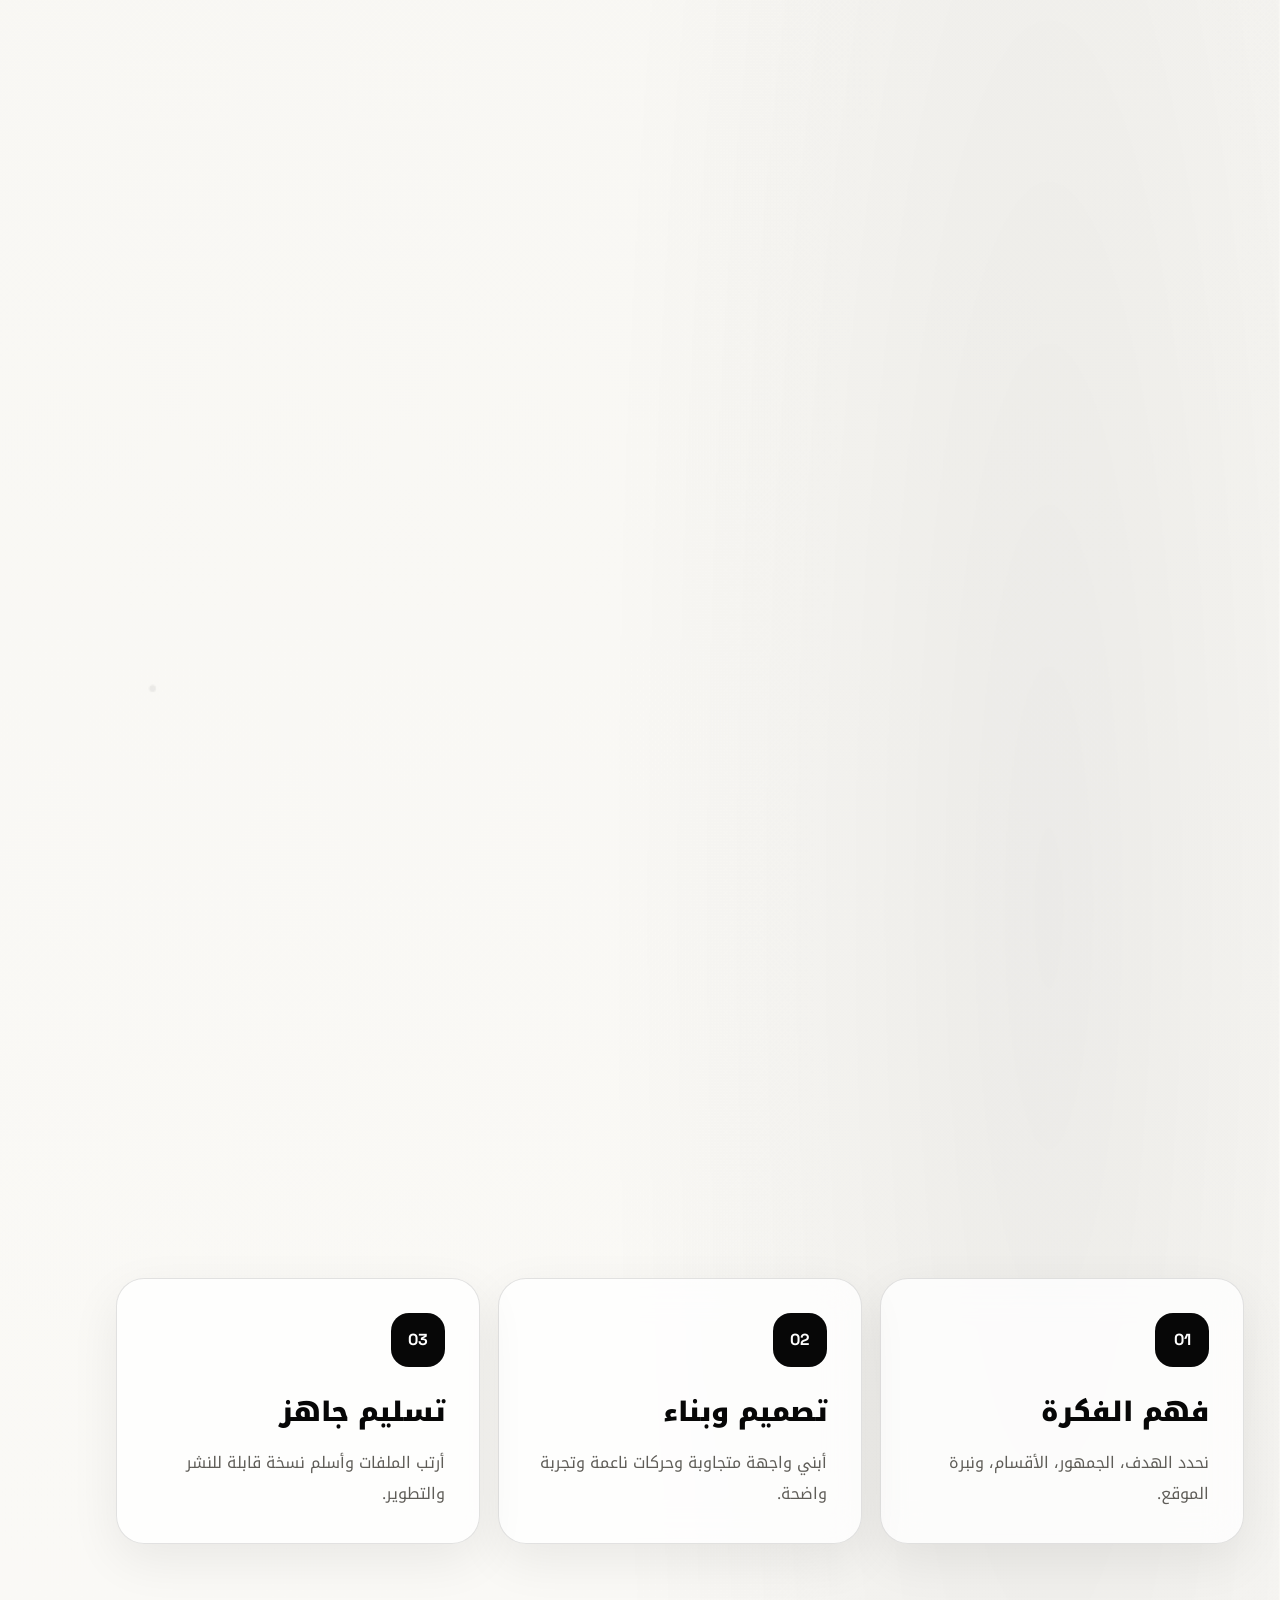
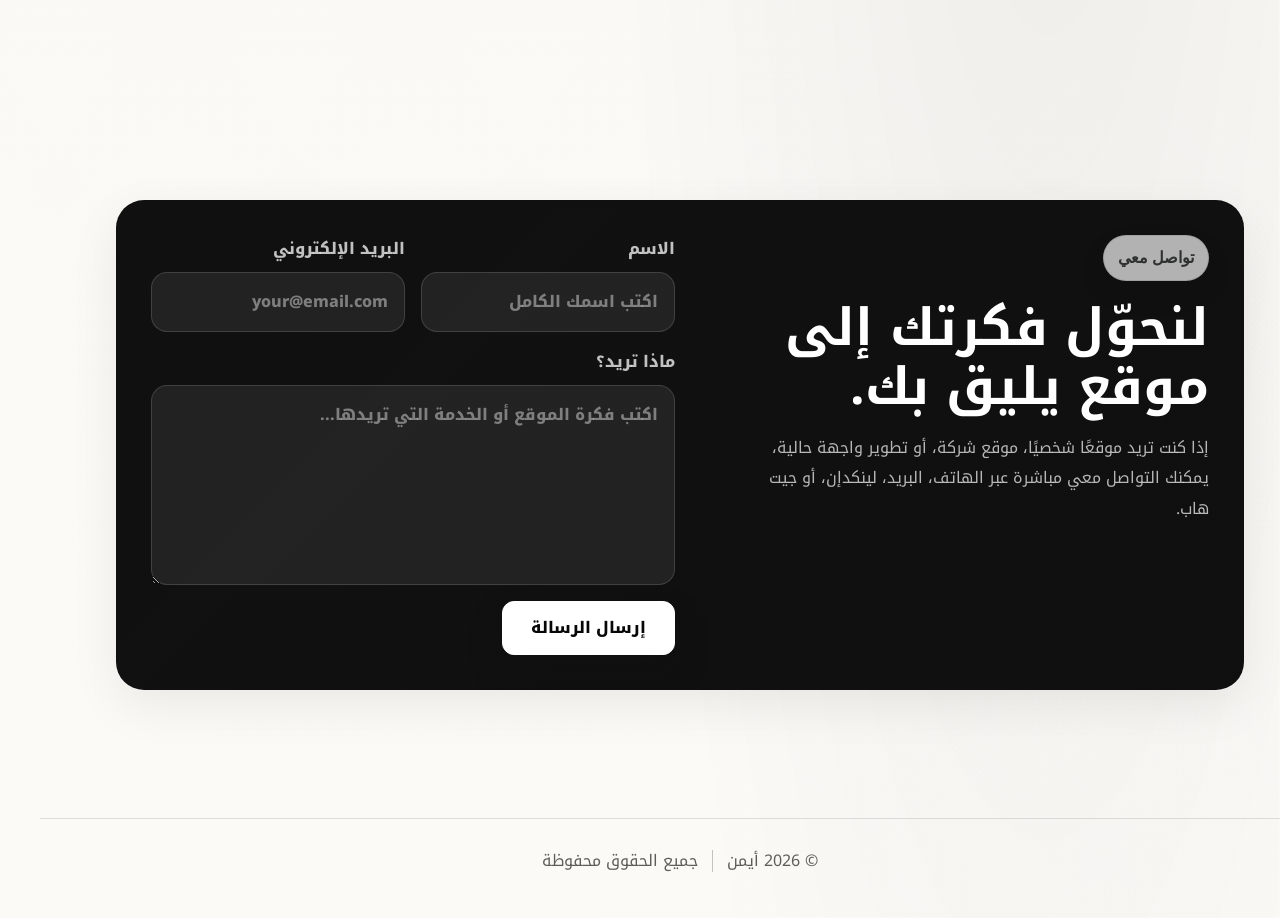
==== commit 42fe1a92: "Add honey store to portfolio projects" ====
--- a/index.html
+++ b/index.html
@@ -305,6 +305,40 @@
             </div>
           </div>
         </article>
+
+        <article class="featured-project honey-project reveal">
+          <div class="project-content">
+            <span class="project-tag">E-commerce Project</span>
+            <h3 data-ar="متجر وادي الذهب للعسل اليمني" data-en="Wadi Al-Dhahab Honey Store">
+              متجر وادي الذهب للعسل اليمني
+            </h3>
+            <p
+              data-ar="متجر إلكتروني فاخر لبيع العسل اليمني الطبيعي. ركزت فيه على تجربة شراء عملية، عرض منتجات واضح، فلاتر وبحث، سلة طلب جانبية، طلب مباشر عبر واتساب، وهوية بصرية ذهبية تناسب منتجات العسل والهدايا."
+              data-en="A luxury e-commerce store for natural Yemeni honey, with a practical shopping experience, clear product presentation, filters and search, a side cart, WhatsApp checkout, and a warm golden brand identity."
+            >
+              متجر إلكتروني فاخر لبيع العسل اليمني الطبيعي. ركزت فيه على تجربة
+              شراء عملية، عرض منتجات واضح، فلاتر وبحث، سلة طلب جانبية، طلب
+              مباشر عبر واتساب، وهوية بصرية ذهبية تناسب منتجات العسل والهدايا.
+            </p>
+            <div class="project-points">
+              <span data-ar="متجر منتجات" data-en="Product store">متجر منتجات</span>
+              <span data-ar="سلة واتساب" data-en="WhatsApp cart">سلة واتساب</span>
+              <span data-ar="هوية عسل فاخرة" data-en="Luxury honey brand">هوية عسل فاخرة</span>
+            </div>
+            <a class="btn primary" href="honey-store/" target="_blank" rel="noopener noreferrer" data-ar="زيارة المشروع" data-en="Visit Project">
+              زيارة المشروع
+            </a>
+          </div>
+          <div class="project-preview honey-preview" aria-hidden="true">
+            <div class="browser-bar"><span></span><span></span><span></span></div>
+            <div class="preview-lines">
+              <strong>Wadi Honey</strong>
+              <span></span>
+              <span></span>
+              <span></span>
+            </div>
+          </div>
+        </article>
       </section>
 
       <section class="section process">
--- a/style.css
+++ b/style.css
@@ -566,6 +566,39 @@
   border-color: #fff;
 }
 
+.honey-project {
+  margin-top: 24px;
+  background:
+    linear-gradient(135deg, rgba(43, 26, 15, 0.96), rgba(124, 73, 17, 0.86)),
+    #2b1a0f;
+}
+
+.honey-project::before {
+  background: rgba(242, 186, 54, 0.24);
+}
+
+.honey-project .btn.primary {
+  color: #2b1a0f;
+  background: linear-gradient(135deg, #fff0b5, #f2ba36 56%, #c78319);
+  border-color: transparent;
+}
+
+.honey-preview {
+  background:
+    linear-gradient(180deg, rgba(255, 225, 154, 0.22), rgba(255, 255, 255, 0.05)),
+    linear-gradient(135deg, rgba(255, 241, 196, 0.16), rgba(242, 186, 54, 0.1));
+}
+
+.honey-preview .preview-lines span {
+  background: rgba(255, 225, 154, 0.24);
+}
+
+.honey-preview .preview-lines span:nth-child(4) {
+  background:
+    radial-gradient(circle at 25% 24%, rgba(255, 225, 154, 0.82), transparent 26%),
+    linear-gradient(135deg, rgba(255, 225, 154, 0.34), rgba(199, 131, 25, 0.22));
+}
+
 .project-preview {
   position: relative;
   z-index: 1;
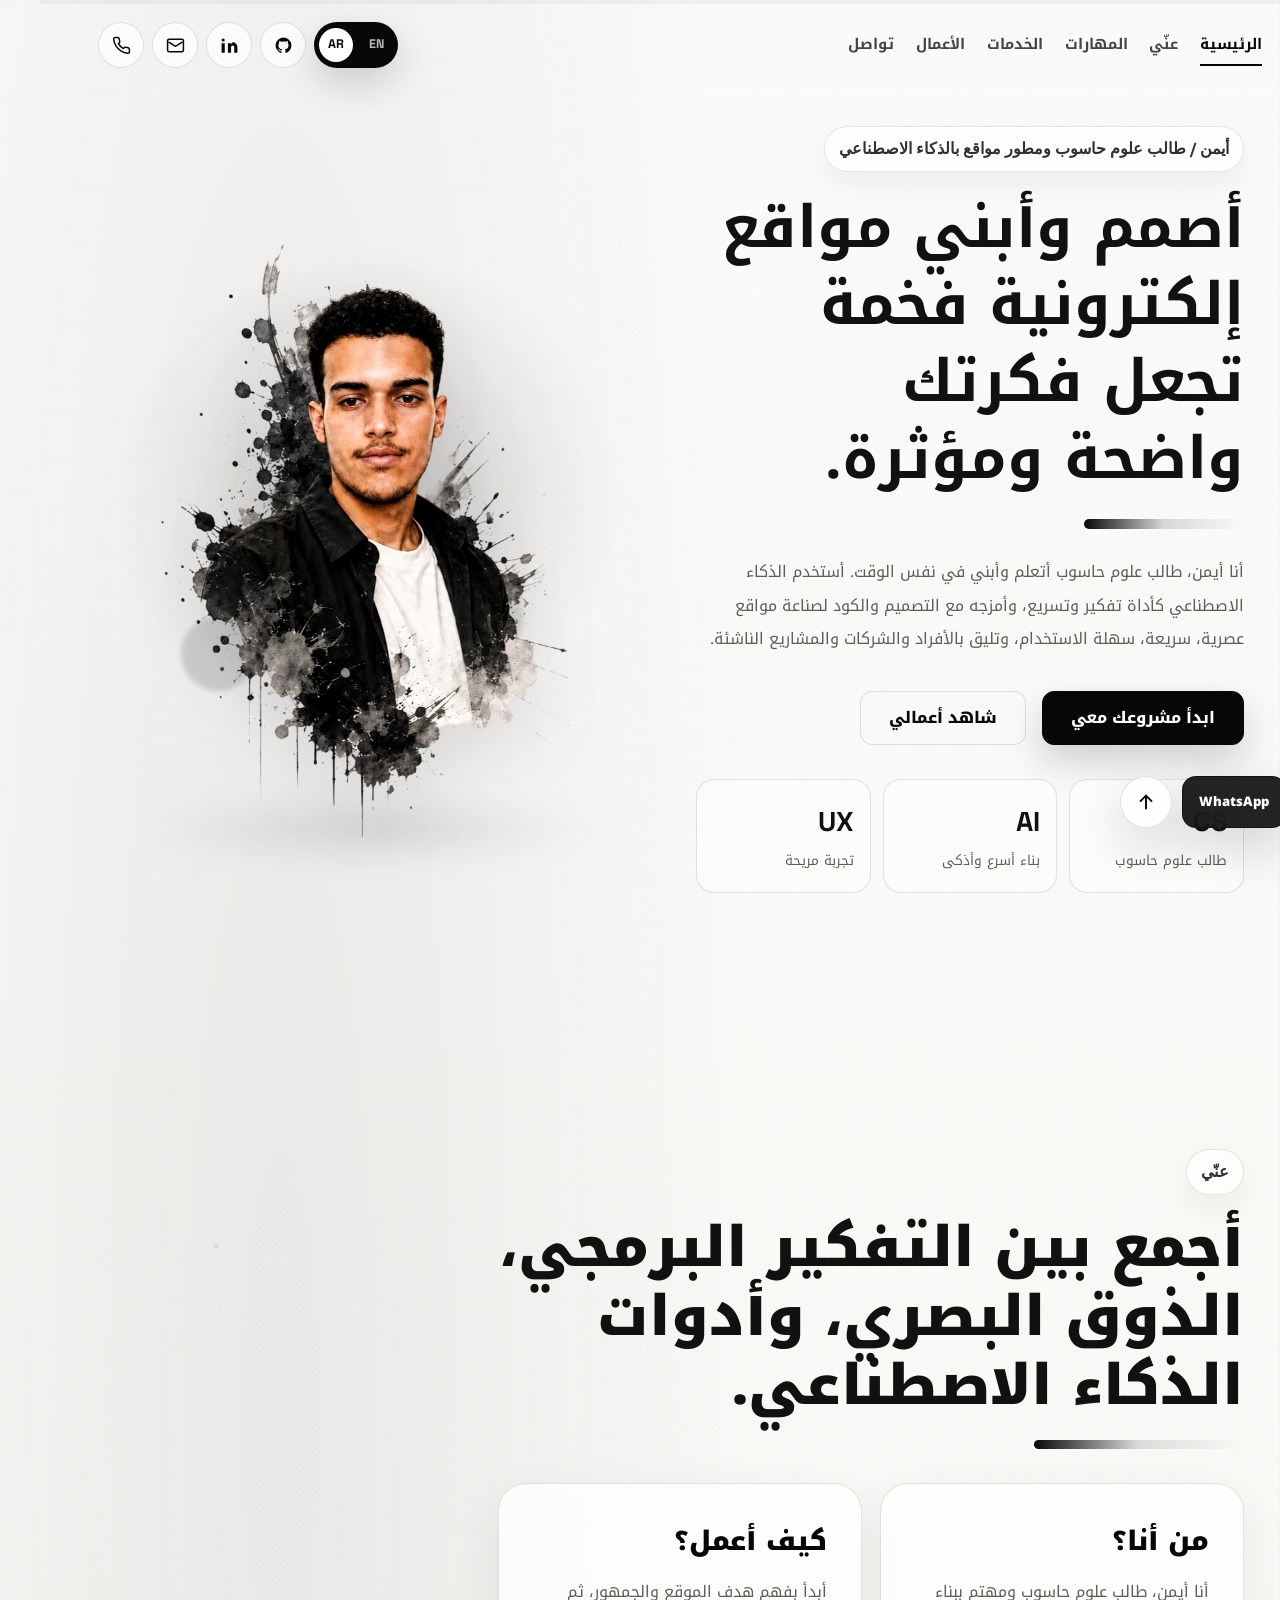
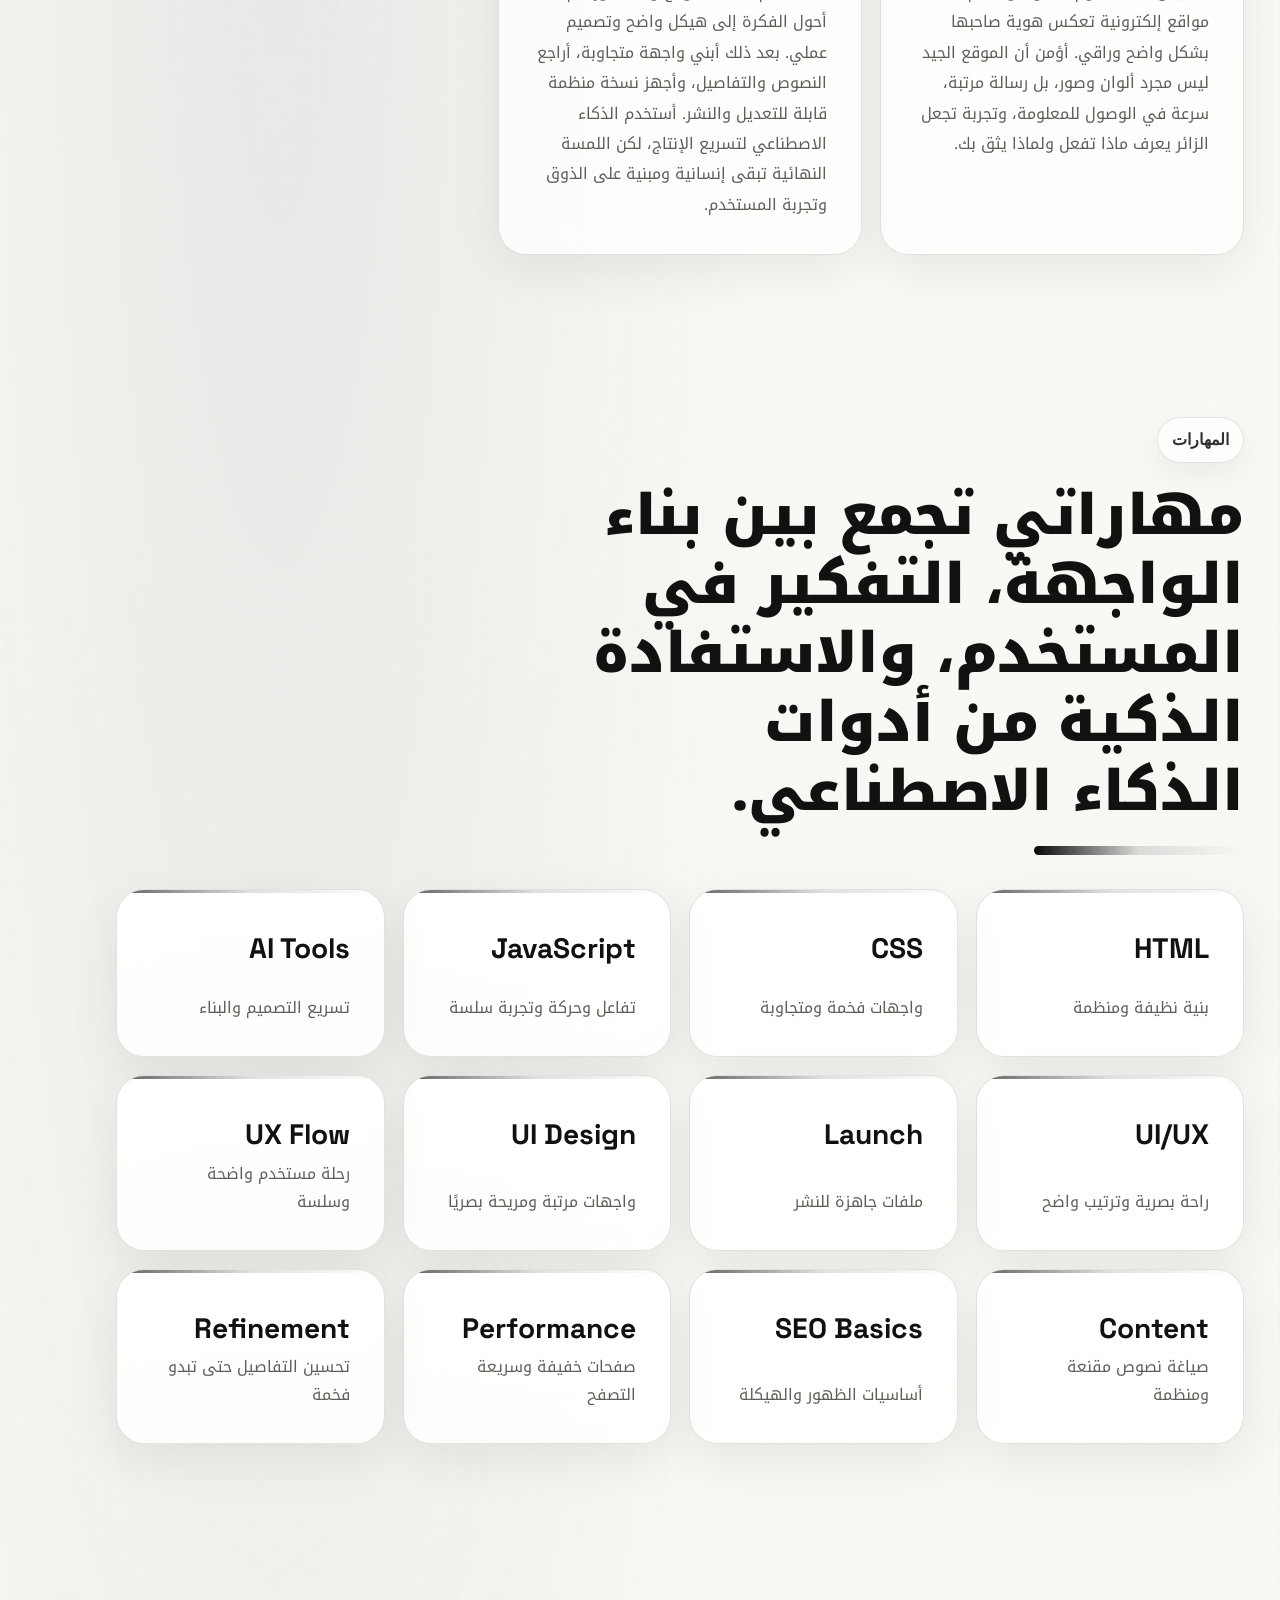
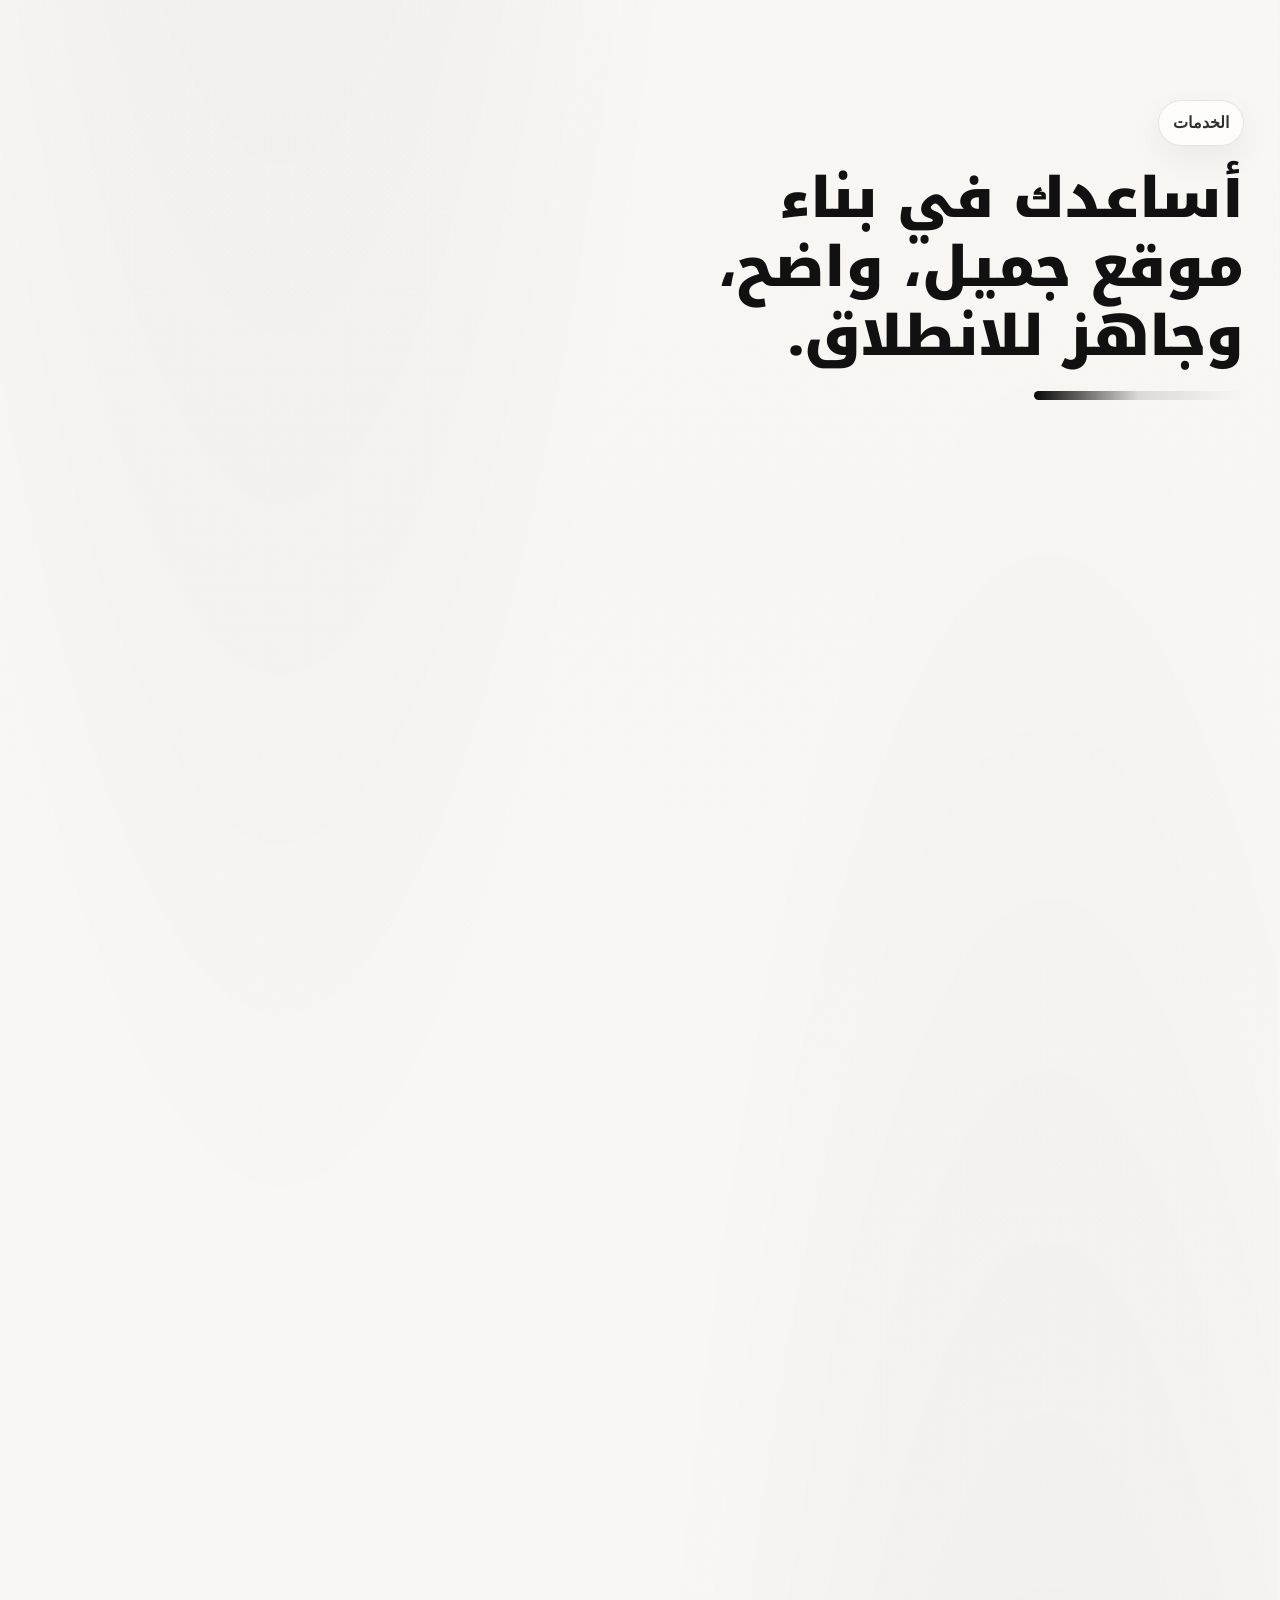
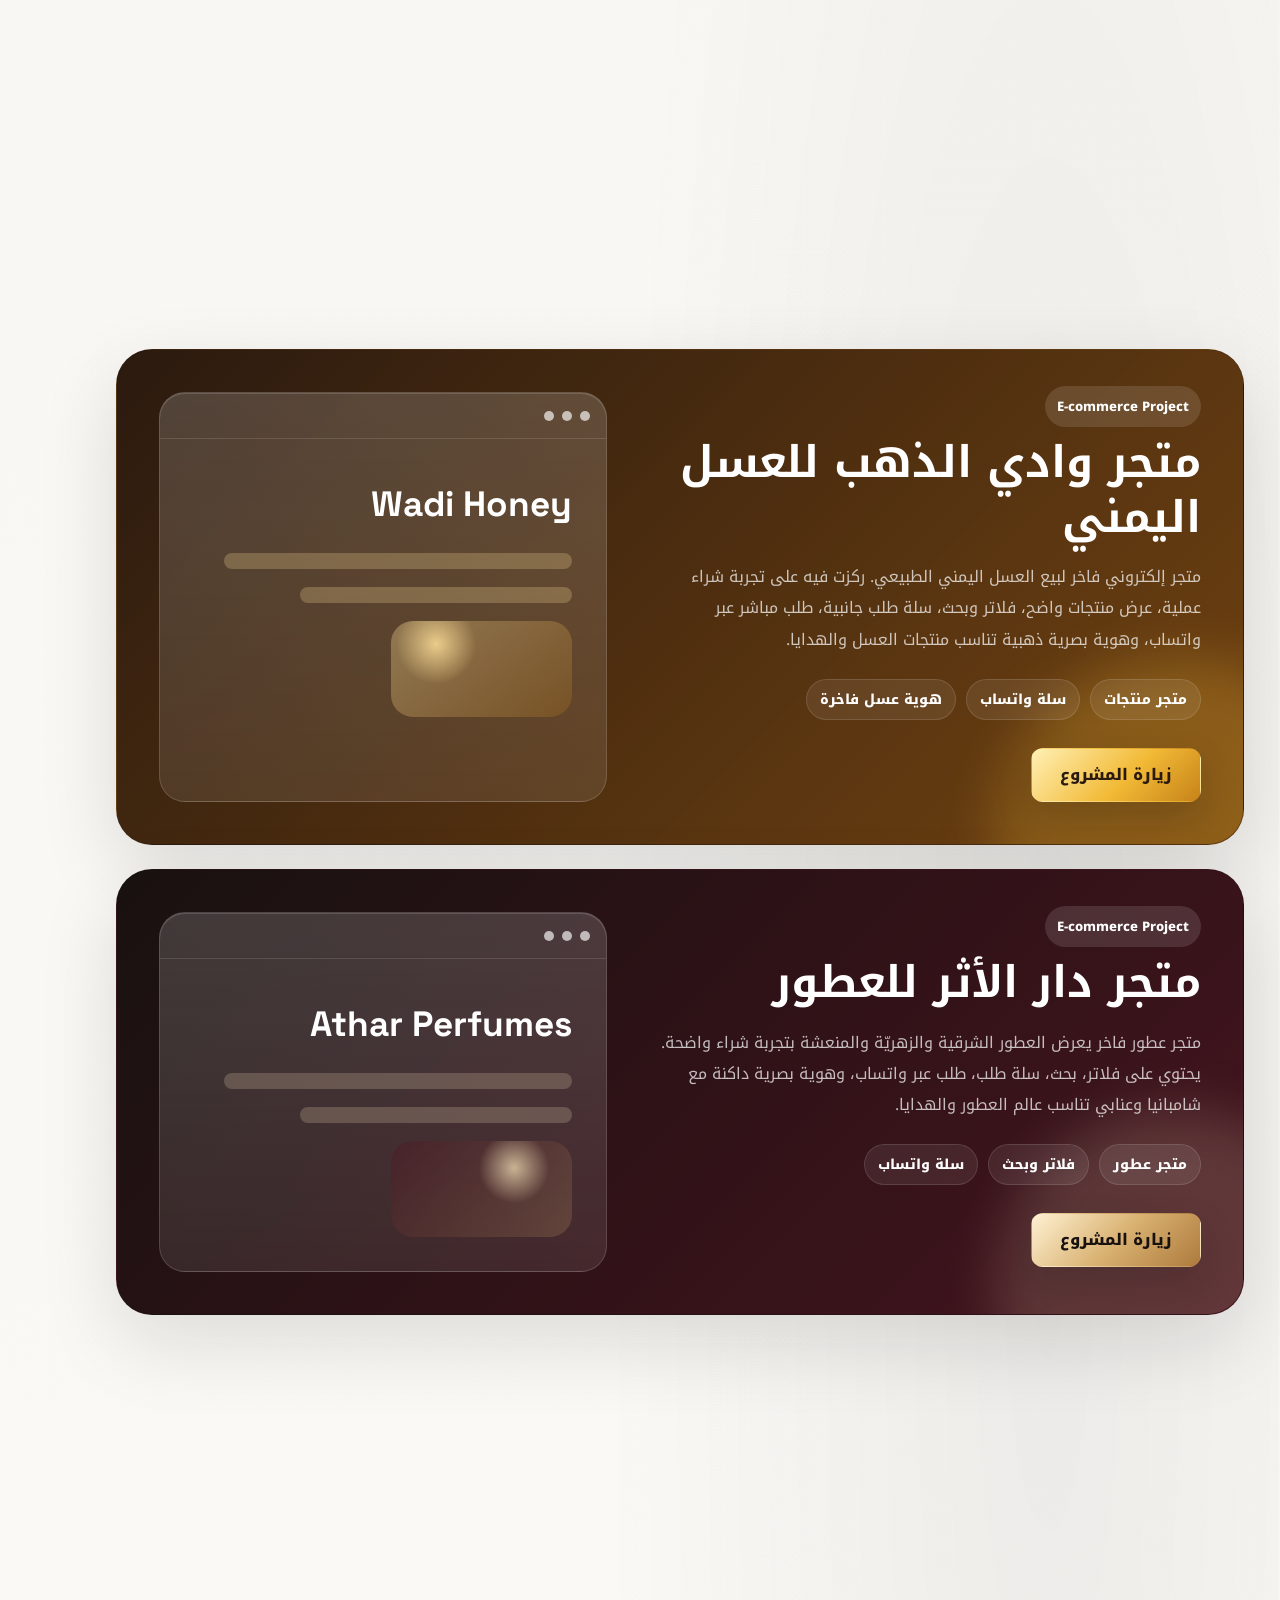
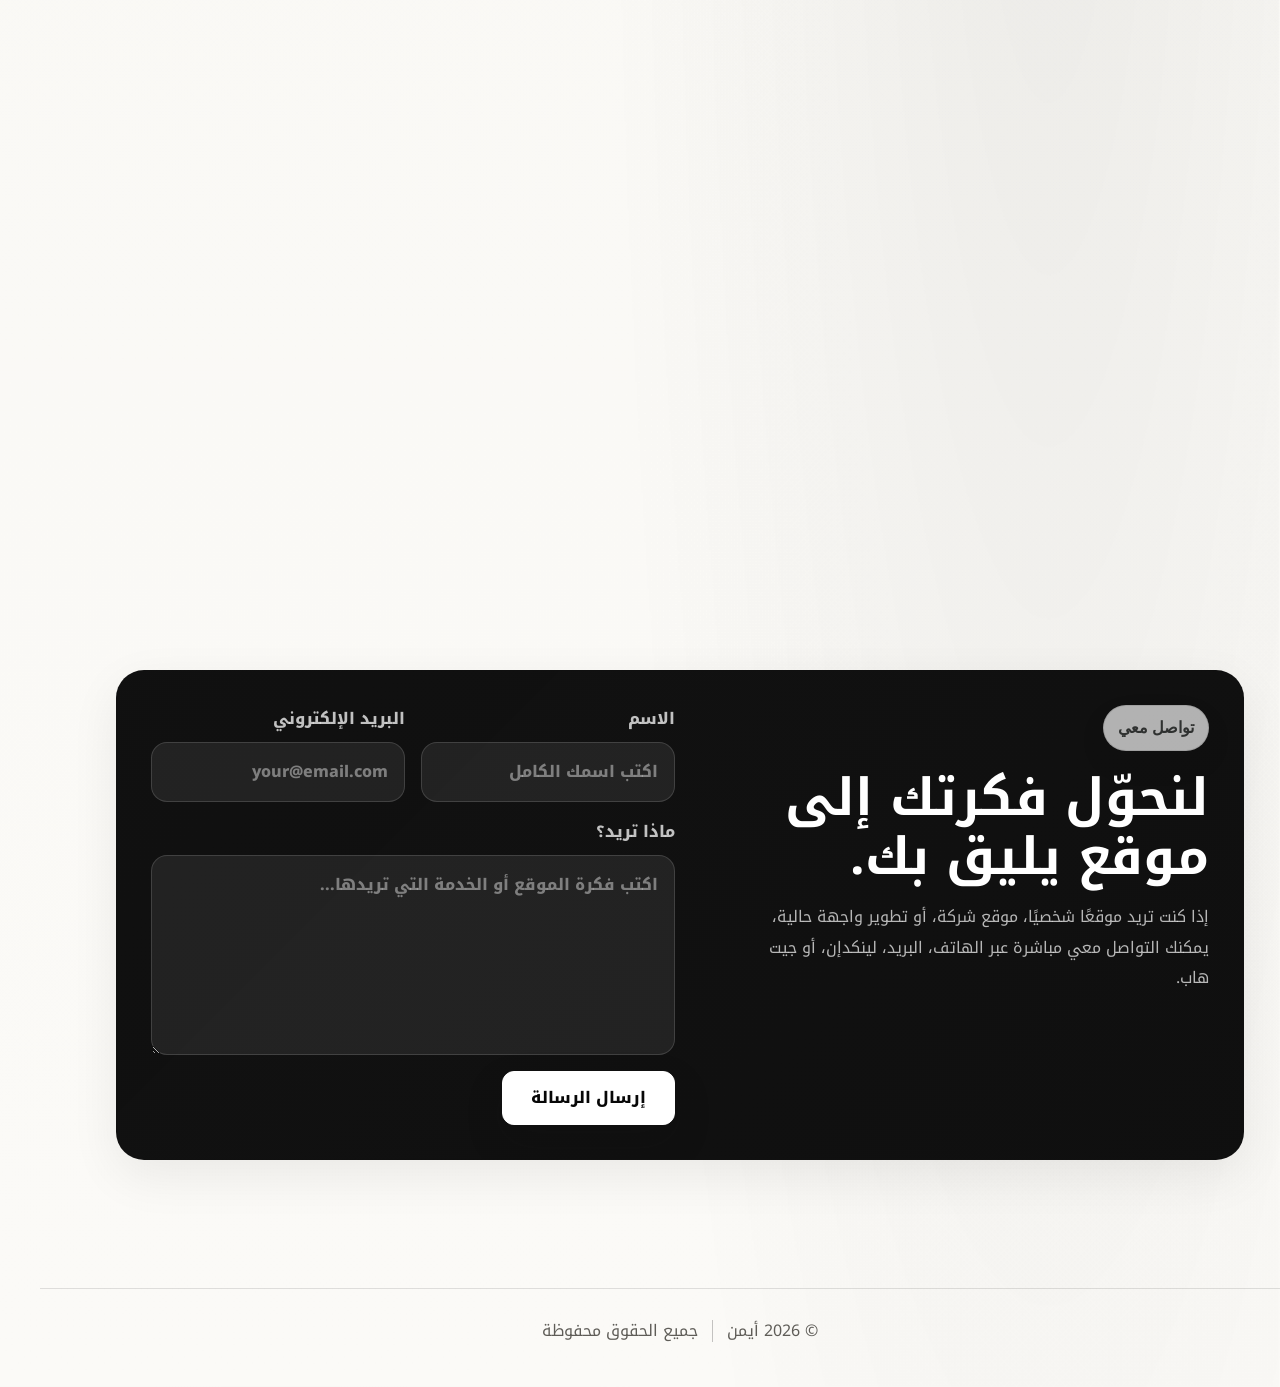
==== commit 48c41dba: "Add luxury perfume store project" ====
--- a/index.html
+++ b/index.html
@@ -339,6 +339,40 @@
             </div>
           </div>
         </article>
+
+        <article class="featured-project perfume-project reveal">
+          <div class="project-content">
+            <span class="project-tag">E-commerce Project</span>
+            <h3 data-ar="متجر دار الأثر للعطور" data-en="Dar Al-Athar Perfume Store">
+              متجر دار الأثر للعطور
+            </h3>
+            <p
+              data-ar="متجر عطور فاخر يعرض العطور الشرقية والزهريّة والمنعشة بتجربة شراء واضحة. يحتوي على فلاتر، بحث، سلة طلب، طلب عبر واتساب، وهوية بصرية داكنة مع شامبانيا وعنابي تناسب عالم العطور والهدايا."
+              data-en="A luxury perfume store presenting oud, floral, fresh, and gift sets with filters, search, cart, WhatsApp checkout, and a dark champagne visual identity suited to perfumes and gifts."
+            >
+              متجر عطور فاخر يعرض العطور الشرقية والزهريّة والمنعشة بتجربة شراء
+              واضحة. يحتوي على فلاتر، بحث، سلة طلب، طلب عبر واتساب، وهوية بصرية
+              داكنة مع شامبانيا وعنابي تناسب عالم العطور والهدايا.
+            </p>
+            <div class="project-points">
+              <span data-ar="متجر عطور" data-en="Perfume store">متجر عطور</span>
+              <span data-ar="فلاتر وبحث" data-en="Filters and search">فلاتر وبحث</span>
+              <span data-ar="سلة واتساب" data-en="WhatsApp cart">سلة واتساب</span>
+            </div>
+            <a class="btn primary" href="perfume-store/" target="_blank" rel="noopener noreferrer" data-ar="زيارة المشروع" data-en="Visit Project">
+              زيارة المشروع
+            </a>
+          </div>
+          <div class="project-preview perfume-preview" aria-hidden="true">
+            <div class="browser-bar"><span></span><span></span><span></span></div>
+            <div class="preview-lines">
+              <strong>Athar Perfumes</strong>
+              <span></span>
+              <span></span>
+              <span></span>
+            </div>
+          </div>
+        </article>
       </section>
 
       <section class="section process">
--- a/style.css
+++ b/style.css
@@ -599,6 +599,39 @@
     linear-gradient(135deg, rgba(255, 225, 154, 0.34), rgba(199, 131, 25, 0.22));
 }
 
+.perfume-project {
+  margin-top: 24px;
+  background:
+    linear-gradient(135deg, rgba(24, 17, 15, 0.97), rgba(75, 20, 33, 0.88)),
+    #18110f;
+}
+
+.perfume-project::before {
+  background: rgba(234, 214, 176, 0.18);
+}
+
+.perfume-project .btn.primary {
+  color: #18110f;
+  background: linear-gradient(135deg, #fff1d3, #d8b06f 52%, #ad7a3d);
+  border-color: transparent;
+}
+
+.perfume-preview {
+  background:
+    linear-gradient(180deg, rgba(234, 214, 176, 0.2), rgba(255, 255, 255, 0.05)),
+    linear-gradient(135deg, rgba(75, 20, 33, 0.22), rgba(216, 176, 111, 0.12));
+}
+
+.perfume-preview .preview-lines span {
+  background: rgba(234, 214, 176, 0.22);
+}
+
+.perfume-preview .preview-lines span:nth-child(4) {
+  background:
+    radial-gradient(circle at 68% 28%, rgba(234, 214, 176, 0.78), transparent 25%),
+    linear-gradient(135deg, rgba(75, 20, 33, 0.42), rgba(216, 176, 111, 0.2));
+}
+
 .project-preview {
   position: relative;
   z-index: 1;
